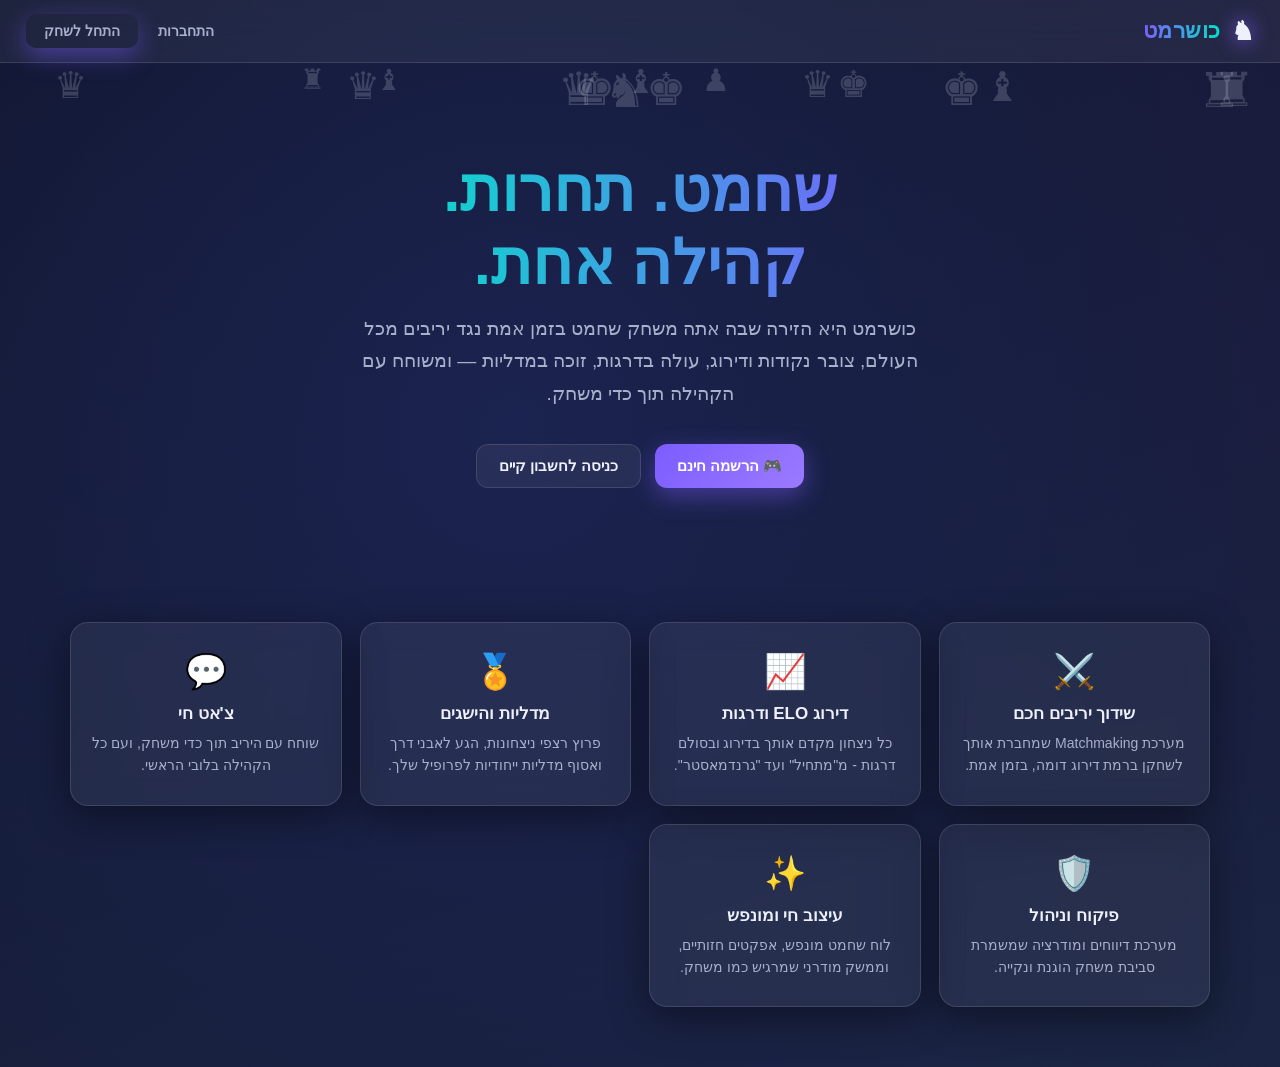
==== index.html @ 6201350f "שדרוג גיימיפיקציה: רצף כניסה יומי + פרס יומי, אתגרים יומיים בלובי עם התקדמות ופרסים, אפקטי סאונד בלו" ====
<!DOCTYPE html>
<html lang="he" dir="rtl">
<head>
<meta charset="UTF-8" />
<meta name="viewport" content="width=device-width, initial-scale=1.0" />
<title>כושרמט — פלטפורמת השחמט התחרותית</title>
<link rel="icon" href="data:image/svg+xml,<svg xmlns=%22http://www.w3.org/2000/svg%22 viewBox=%220 0 100 100%22><text y=%22.9em%22 font-size=%2290%22>♞</text></svg>">
<link rel="stylesheet" href="css/style.css?v=28" />
</head>
<body>
  <nav class="navbar">
    <a href="index.html" class="brand">
      <span class="logo-piece">♞</span>
      <span class="brand-text">כושרמט</span>
    </a>
    <div class="nav-links" id="guest-links">
      <a href="auth.html">התחברות</a>
      <a href="auth.html" class="btn btn-primary" style="padding:9px 18px;">התחל לשחק</a>
    </div>
  </nav>

  <div class="hero page-enter">
    <div class="floating-pieces" id="floating"></div>
    <div style="position:relative; z-index:1;">
      <h1>שחמט. תחרות.<br/>קהילה אחת.</h1>
      <p class="subtitle">
        כושרמט היא הזירה שבה אתה משחק שחמט בזמן אמת נגד יריבים מכל העולם,
        צובר נקודות ודירוג, עולה בדרגות, זוכה במדליות — ומשוחח עם הקהילה תוך כדי משחק.
      </p>
      <div class="hero-cta">
        <a href="auth.html" class="btn btn-primary">🎮 הרשמה חינם</a>
        <a href="auth.html" class="btn btn-ghost">כניסה לחשבון קיים</a>
      </div>
    </div>
  </div>

  <div class="wrap">
    <div class="features-grid">
      <div class="card card-hover feature-card">
        <span class="icon">⚔️</span>
        <h3>שידוך יריבים חכם</h3>
        <p>מערכת Matchmaking שמחברת אותך לשחקן ברמת דירוג דומה, בזמן אמת.</p>
      </div>
      <div class="card card-hover feature-card">
        <span class="icon">📈</span>
        <h3>דירוג ELO ודרגות</h3>
        <p>כל ניצחון מקדם אותך בדירוג ובסולם דרגות - מ"מתחיל" ועד "גרנדמאסטר".</p>
      </div>
      <div class="card card-hover feature-card">
        <span class="icon">🏅</span>
        <h3>מדליות והישגים</h3>
        <p>פרוץ רצפי ניצחונות, הגע לאבני דרך ואסוף מדליות ייחודיות לפרופיל שלך.</p>
      </div>
      <div class="card card-hover feature-card">
        <span class="icon">💬</span>
        <h3>צ'אט חי</h3>
        <p>שוחח עם היריב תוך כדי משחק, ועם כל הקהילה בלובי הראשי.</p>
      </div>
      <div class="card card-hover feature-card">
        <span class="icon">🛡️</span>
        <h3>פיקוח וניהול</h3>
        <p>מערכת דיווחים ומודרציה שמשמרת סביבת משחק הוגנת ונקייה.</p>
      </div>
      <div class="card card-hover feature-card">
        <span class="icon">✨</span>
        <h3>עיצוב חי ומונפש</h3>
        <p>לוח שחמט מונפש, אפקטים חזותיים, וממשק מודרני שמרגיש כמו משחק.</p>
      </div>
    </div>
  </div>

  <script>
var supabase=(function(e){function t(e,t){var n={};for(var r in e)Object.prototype.hasOwnProperty.call(e,r)&&t.indexOf(r)<0&&(n[r]=e[r]);if(e!=null&&typeof Object.getOwnPropertySymbols==`function`)for(var i=0,r=Object.getOwnPropertySymbols(e);i<r.length;i++)t.indexOf(r[i])<0&&Object.prototype.propertyIsEnumerable.call(e,r[i])&&(n[r[i]]=e[r[i]]);return n}function n(e,t,n,r){function i(e){return e instanceof n?e:new n(function(t){t(e)})}return new(n||=Promise)(function(n,a){function o(e){try{c(r.next(e))}catch(e){a(e)}}function s(e){try{c(r.throw(e))}catch(e){a(e)}}function c(e){e.done?n(e.value):i(e.value).then(o,s)}c((r=r.apply(e,t||[])).next())})}let r=e=>e?(...t)=>e(...t):(...e)=>fetch(...e);var i=class extends Error{constructor(e,t=`FunctionsError`,n){super(e),this.name=t,this.context=n}toJSON(){return{name:this.name,message:this.message,context:this.context}}},a=class extends i{constructor(e){super(`Failed to send a request to the Edge Function`,`FunctionsFetchError`,e)}},o=class extends i{constructor(e){super(`Relay Error invoking the Edge Function`,`FunctionsRelayError`,e)}},s=class extends i{constructor(e){super(`Edge Function returned a non-2xx status code`,`FunctionsHttpError`,e)}},c;(function(e){e.Any=`any`,e.ApNortheast1=`ap-northeast-1`,e.ApNortheast2=`ap-northeast-2`,e.ApSouth1=`ap-south-1`,e.ApSoutheast1=`ap-southeast-1`,e.ApSoutheast2=`ap-southeast-2`,e.CaCentral1=`ca-central-1`,e.EuCentral1=`eu-central-1`,e.EuWest1=`eu-west-1`,e.EuWest2=`eu-west-2`,e.EuWest3=`eu-west-3`,e.SaEast1=`sa-east-1`,e.UsEast1=`us-east-1`,e.UsWest1=`us-west-1`,e.UsWest2=`us-west-2`})(c||={});var l=class{constructor(e,{headers:t={},customFetch:n,region:i=c.Any}={}){this.url=e,this.headers=t,this.region=i,this.fetch=r(n)}setAuth(e){this.headers.Authorization=`Bearer ${e}`}invoke(e){return n(this,arguments,void 0,function*(e,t={}){let n,r;try{let{headers:i,method:c,body:l,signal:u,timeout:d}=t,f={},{region:p}=t;p||=this.region;let m=new URL(`${this.url}/${e}`);p&&p!==`any`&&(f[`x-region`]=p,m.searchParams.set(`forceFunctionRegion`,p));let h,ee=!!i&&Object.keys(i).some(e=>e.toLowerCase()===`content-type`);l&&!ee?typeof Blob<`u`&&l instanceof Blob||l instanceof ArrayBuffer?(f[`Content-Type`]=`application/octet-stream`,h=l):typeof l==`string`?(f[`Content-Type`]=`text/plain`,h=l):typeof FormData<`u`&&l instanceof FormData?h=l:(f[`Content-Type`]=`application/json`,h=JSON.stringify(l)):h=l&&typeof l!=`string`&&!(typeof Blob<`u`&&l instanceof Blob)&&!(l instanceof ArrayBuffer)&&!(typeof FormData<`u`&&l instanceof FormData)?JSON.stringify(l):l;let te=u;d&&(r=new AbortController,n=setTimeout(()=>r.abort(),d),u?(te=r.signal,u.addEventListener(`abort`,()=>r.abort())):te=r.signal);let g=yield this.fetch(m.toString(),{method:c||`POST`,headers:Object.assign(Object.assign(Object.assign({},f),this.headers),i),body:h,signal:te}).catch(e=>{throw new a(e)}),_=g.headers.get(`x-relay-error`);if(_&&_===`true`)throw new o(g);if(!g.ok)throw new s(g);let v=(g.headers.get(`Content-Type`)??`text/plain`).split(`;`)[0].trim(),y;return y=v===`application/json`?yield g.json():v===`application/octet-stream`||v===`application/pdf`?yield g.blob():v===`text/event-stream`?g:v===`multipart/form-data`?yield g.formData():yield g.text(),{data:y,error:null,response:g}}catch(e){return{data:null,error:e,response:e instanceof s||e instanceof o?e.context:void 0}}finally{n&&clearTimeout(n)}})}};let u=e=>Math.min(1e3*2**e,3e4),d=[520,503],f=[`GET`,`HEAD`,`OPTIONS`];var p=class extends Error{constructor(e){super(e.message),this.name=`PostgrestError`,this.details=e.details,this.hint=e.hint,this.code=e.code}toJSON(){return{name:this.name,message:this.message,details:this.details,hint:this.hint,code:this.code}}};function m(e,t){return new Promise(n=>{if(t?.aborted){n();return}let r=setTimeout(()=>{t?.removeEventListener(`abort`,i),n()},e);function i(){clearTimeout(r),n()}t?.addEventListener(`abort`,i)})}function h(e,t,n,r){return!(!r||n>=3||!f.includes(e)||!d.includes(t))}var ee=class{constructor(e){this.shouldThrowOnError=!1,this.retryEnabled=!0,this.method=e.method,this.url=e.url,this.headers=new Headers(e.headers),this.schema=e.schema,this.body=e.body,this.shouldThrowOnError=e.shouldThrowOnError??!1,this.signal=e.signal,this.isMaybeSingle=e.isMaybeSingle??!1,this.shouldStripNulls=e.shouldStripNulls??!1,this.urlLengthLimit=e.urlLengthLimit??8e3,this.retryEnabled=e.retry??!0,e.fetch?this.fetch=e.fetch:this.fetch=fetch}throwOnError(){return this.shouldThrowOnError=!0,this}stripNulls(){if(this.headers.get(`Accept`)===`text/csv`)throw Error(`stripNulls() cannot be used with csv()`);return this.shouldStripNulls=!0,this}setHeader(e,t){return this.headers=new Headers(this.headers),this.headers.set(e,t),this}retry(e){return this.retryEnabled=e,this}then(e,t){var n=this;if(this.schema===void 0||([`GET`,`HEAD`].includes(this.method)?this.headers.set(`Accept-Profile`,this.schema):this.headers.set(`Content-Profile`,this.schema)),this.method!==`GET`&&this.method!==`HEAD`&&this.headers.set(`Content-Type`,`application/json`),this.shouldStripNulls){let e=this.headers.get(`Accept`);e===`application/vnd.pgrst.object+json`?this.headers.set(`Accept`,`application/vnd.pgrst.object+json;nulls=stripped`):(!e||e===`application/json`)&&this.headers.set(`Accept`,`application/vnd.pgrst.array+json;nulls=stripped`)}let r=this.fetch,i=(async()=>{let e=0;for(;;){let t={};n.headers.forEach((e,n)=>{t[n]=e}),e>0&&(t[`X-Retry-Count`]=String(e));let i;try{i=await r(n.url.toString(),{method:n.method,headers:t,body:JSON.stringify(n.body,(e,t)=>typeof t==`bigint`?t.toString():t),signal:n.signal})}catch(t){if(t?.name===`AbortError`||t?.code===`ABORT_ERR`||!f.includes(n.method))throw t;if(n.retryEnabled&&e<3){let t=u(e);e++,await m(t,n.signal);continue}throw t}if(h(n.method,i.status,e,n.retryEnabled)){let t=i.headers?.get(`Retry-After`)??null,r=t===null?u(e):Math.max(0,parseInt(t,10)||0)*1e3;await i.text(),e++,await m(r,n.signal);continue}return await n.processResponse(i)}})();return this.shouldThrowOnError||(i=i.catch(e=>{let t=``,n=``,r=``,i=e?.cause;if(i){let n=i?.message??``,r=i?.code??``;t=`${e?.name??`FetchError`}: ${e?.message}`,t+=`\n\nCaused by: ${i?.name??`Error`}: ${n}`,r&&(t+=` (${r})`),i?.stack&&(t+=`\n${i.stack}`)}else t=e?.stack??``;let a=this.url.toString().length;return e?.name===`AbortError`||e?.code===`ABORT_ERR`?(r=``,n=`Request was aborted (timeout or manual cancellation)`,a>this.urlLengthLimit&&(n+=`. Note: Your request URL is ${a} characters, which may exceed server limits. If selecting many fields, consider using views. If filtering with large arrays (e.g., .in('id', [many IDs])), consider using an RPC function to pass values server-side.`)):(i?.name===`HeadersOverflowError`||i?.code===`UND_ERR_HEADERS_OVERFLOW`)&&(r=``,n=`HTTP headers exceeded server limits (typically 16KB)`,a>this.urlLengthLimit&&(n+=`. Your request URL is ${a} characters. If selecting many fields, consider using views. If filtering with large arrays (e.g., .in('id', [200+ IDs])), consider using an RPC function instead.`)),{success:!1,error:{message:`${e?.name??`FetchError`}: ${e?.message}`,details:t,hint:n,code:r},data:null,count:null,status:0,statusText:``}})),i.then(e,t)}async processResponse(e){var t=this;let n=null,r=null,i=null,a=e.status,o=e.statusText;if(e.ok){if(t.method!==`HEAD`){let i=await e.text();if(i!==``)if(t.headers.get(`Accept`)===`text/csv`)r=i;else if(t.headers.get(`Accept`)&&t.headers.get(`Accept`)?.includes(`application/vnd.pgrst.plan+text`))r=i;else try{r=JSON.parse(i)}catch{if(n={message:i},r=null,t.shouldThrowOnError)throw new p({message:i,details:``,hint:``,code:``})}}let s=t.headers.get(`Prefer`)?.match(/count=(exact|planned|estimated)/),c=e.headers.get(`content-range`)?.split(`/`);s&&c&&c.length>1&&(i=parseInt(c[1])),t.isMaybeSingle&&Array.isArray(r)&&(r.length>1?(n={code:`PGRST116`,details:`Results contain ${r.length} rows, application/vnd.pgrst.object+json requires 1 row`,hint:null,message:`JSON object requested, multiple (or no) rows returned`},r=null,i=null,a=406,o=`Not Acceptable`):r=r.length===1?r[0]:null)}else{let i=await e.text();try{n=JSON.parse(i),Array.isArray(n)&&e.status===404&&(r=[],n=null,a=200,o=`OK`)}catch{e.status===404&&i===``?(a=204,o=`No Content`):n={message:i}}if(n&&t.shouldThrowOnError)throw new p(n)}return{success:n===null,error:n,data:r,count:i,status:a,statusText:o}}returns(){return this}overrideTypes(){return this}},te=class extends ee{throwOnError(){return super.throwOnError()}select(e){let t=!1,n=(e??`*`).split(``).map(e=>/\s/.test(e)&&!t?``:(e===`"`&&(t=!t),e)).join(``);return this.url.searchParams.set(`select`,n),this.headers.append(`Prefer`,`return=representation`),this}order(e,{ascending:t=!0,nullsFirst:n,foreignTable:r,referencedTable:i=r}={}){let a=i?`${i}.order`:`order`,o=this.url.searchParams.get(a);return this.url.searchParams.set(a,`${o?`${o},`:``}${e}.${t?`asc`:`desc`}${n===void 0?``:n?`.nullsfirst`:`.nullslast`}`),this}limit(e,{foreignTable:t,referencedTable:n=t}={}){let r=n===void 0?`limit`:`${n}.limit`;return this.url.searchParams.set(r,`${e}`),this}range(e,t,{foreignTable:n,referencedTable:r=n}={}){let i=r===void 0?`offset`:`${r}.offset`,a=r===void 0?`limit`:`${r}.limit`;return this.url.searchParams.set(i,`${e}`),this.url.searchParams.set(a,`${t-e+1}`),this}abortSignal(e){return this.signal=e,this}single(){return this.headers.set(`Accept`,`application/vnd.pgrst.object+json`),this}maybeSingle(){return this.isMaybeSingle=!0,this}csv(){return this.headers.set(`Accept`,`text/csv`),this}geojson(){return this.headers.set(`Accept`,`application/geo+json`),this}explain({analyze:e=!1,verbose:t=!1,settings:n=!1,buffers:r=!1,wal:i=!1,format:a=`text`}={}){let o=[e?`analyze`:null,t?`verbose`:null,n?`settings`:null,r?`buffers`:null,i?`wal`:null].filter(Boolean).join(`|`),s=this.headers.get(`Accept`)??`application/json`;return this.headers.set(`Accept`,`application/vnd.pgrst.plan+${a}; for="${s}"; options=${o};`),this}rollback(){return this.headers.append(`Prefer`,`tx=rollback`),this}returns(){return this}maxAffected(e){return this.headers.append(`Prefer`,`handling=strict`),this.headers.append(`Prefer`,`max-affected=${e}`),this}};let g=RegExp(`[,()]`);var _=class extends te{throwOnError(){return super.throwOnError()}eq(e,t){return this.url.searchParams.append(e,`eq.${t}`),this}neq(e,t){return this.url.searchParams.append(e,`neq.${t}`),this}gt(e,t){return this.url.searchParams.append(e,`gt.${t}`),this}gte(e,t){return this.url.searchParams.append(e,`gte.${t}`),this}lt(e,t){return this.url.searchParams.append(e,`lt.${t}`),this}lte(e,t){return this.url.searchParams.append(e,`lte.${t}`),this}like(e,t){return this.url.searchParams.append(e,`like.${t}`),this}likeAllOf(e,t){return this.url.searchParams.append(e,`like(all).{${t.join(`,`)}}`),this}likeAnyOf(e,t){return this.url.searchParams.append(e,`like(any).{${t.join(`,`)}}`),this}ilike(e,t){return this.url.searchParams.append(e,`ilike.${t}`),this}ilikeAllOf(e,t){return this.url.searchParams.append(e,`ilike(all).{${t.join(`,`)}}`),this}ilikeAnyOf(e,t){return this.url.searchParams.append(e,`ilike(any).{${t.join(`,`)}}`),this}regexMatch(e,t){return this.url.searchParams.append(e,`match.${t}`),this}regexIMatch(e,t){return this.url.searchParams.append(e,`imatch.${t}`),this}is(e,t){return this.url.searchParams.append(e,`is.${t}`),this}isDistinct(e,t){return this.url.searchParams.append(e,`isdistinct.${t}`),this}in(e,t){let n=Array.from(new Set(t)).map(e=>typeof e==`string`&&g.test(e)?`"${e}"`:`${e}`).join(`,`);return this.url.searchParams.append(e,`in.(${n})`),this}notIn(e,t){let n=Array.from(new Set(t)).map(e=>typeof e==`string`&&g.test(e)?`"${e}"`:`${e}`).join(`,`);return this.url.searchParams.append(e,`not.in.(${n})`),this}contains(e,t){return typeof t==`string`?this.url.searchParams.append(e,`cs.${t}`):Array.isArray(t)?this.url.searchParams.append(e,`cs.{${t.join(`,`)}}`):this.url.searchParams.append(e,`cs.${JSON.stringify(t)}`),this}containedBy(e,t){return typeof t==`string`?this.url.searchParams.append(e,`cd.${t}`):Array.isArray(t)?this.url.searchParams.append(e,`cd.{${t.join(`,`)}}`):this.url.searchParams.append(e,`cd.${JSON.stringify(t)}`),this}rangeGt(e,t){return this.url.searchParams.append(e,`sr.${t}`),this}rangeGte(e,t){return this.url.searchParams.append(e,`nxl.${t}`),this}rangeLt(e,t){return this.url.searchParams.append(e,`sl.${t}`),this}rangeLte(e,t){return this.url.searchParams.append(e,`nxr.${t}`),this}rangeAdjacent(e,t){return this.url.searchParams.append(e,`adj.${t}`),this}overlaps(e,t){return typeof t==`string`?this.url.searchParams.append(e,`ov.${t}`):this.url.searchParams.append(e,`ov.{${t.join(`,`)}}`),this}textSearch(e,t,{config:n,type:r}={}){let i=``;r===`plain`?i=`pl`:r===`phrase`?i=`ph`:r===`websearch`&&(i=`w`);let a=n===void 0?``:`(${n})`;return this.url.searchParams.append(e,`${i}fts${a}.${t}`),this}match(e){return Object.entries(e).filter(([e,t])=>t!==void 0).forEach(([e,t])=>{this.url.searchParams.append(e,`eq.${t}`)}),this}not(e,t,n){return this.url.searchParams.append(e,`not.${t}.${n}`),this}or(e,{foreignTable:t,referencedTable:n=t}={}){let r=n?`${n}.or`:`or`;return this.url.searchParams.append(r,`(${e})`),this}filter(e,t,n){return this.url.searchParams.append(e,`${t}.${n}`),this}},v=class{constructor(e,{headers:t={},schema:n,fetch:r,urlLengthLimit:i=8e3,retry:a}){this.url=e,this.headers=new Headers(t),this.schema=n,this.fetch=r,this.urlLengthLimit=i,this.retry=a}cloneRequestState(){return{url:new URL(this.url.toString()),headers:new Headers(this.headers)}}select(e,t){let{head:n=!1,count:r}=t??{},i=n?`HEAD`:`GET`,a=!1,o=(e??`*`).split(``).map(e=>/\s/.test(e)&&!a?``:(e===`"`&&(a=!a),e)).join(``),{url:s,headers:c}=this.cloneRequestState();return s.searchParams.set(`select`,o),r&&c.append(`Prefer`,`count=${r}`),new _({method:i,url:s,headers:c,schema:this.schema,fetch:this.fetch,urlLengthLimit:this.urlLengthLimit,retry:this.retry})}insert(e,{count:t,defaultToNull:n=!0}={}){let{url:r,headers:i}=this.cloneRequestState();if(t&&i.append(`Prefer`,`count=${t}`),n||i.append(`Prefer`,`missing=default`),Array.isArray(e)){let t=e.reduce((e,t)=>e.concat(Object.keys(t)),[]);if(t.length>0){let e=[...new Set(t)].map(e=>`"${e}"`);r.searchParams.set(`columns`,e.join(`,`))}}return new _({method:`POST`,url:r,headers:i,schema:this.schema,body:e,fetch:this.fetch??fetch,urlLengthLimit:this.urlLengthLimit,retry:this.retry})}upsert(e,{onConflict:t,ignoreDuplicates:n=!1,count:r,defaultToNull:i=!0}={}){let{url:a,headers:o}=this.cloneRequestState();if(o.append(`Prefer`,`resolution=${n?`ignore`:`merge`}-duplicates`),t!==void 0&&a.searchParams.set(`on_conflict`,t),r&&o.append(`Prefer`,`count=${r}`),i||o.append(`Prefer`,`missing=default`),Array.isArray(e)){let t=e.reduce((e,t)=>e.concat(Object.keys(t)),[]);if(t.length>0){let e=[...new Set(t)].map(e=>`"${e}"`);a.searchParams.set(`columns`,e.join(`,`))}}return new _({method:`POST`,url:a,headers:o,schema:this.schema,body:e,fetch:this.fetch??fetch,urlLengthLimit:this.urlLengthLimit,retry:this.retry})}update(e,{count:t}={}){let{url:n,headers:r}=this.cloneRequestState();return t&&r.append(`Prefer`,`count=${t}`),new _({method:`PATCH`,url:n,headers:r,schema:this.schema,body:e,fetch:this.fetch??fetch,urlLengthLimit:this.urlLengthLimit,retry:this.retry})}delete({count:e}={}){let{url:t,headers:n}=this.cloneRequestState();return e&&n.append(`Prefer`,`count=${e}`),new _({method:`DELETE`,url:t,headers:n,schema:this.schema,fetch:this.fetch??fetch,urlLengthLimit:this.urlLengthLimit,retry:this.retry})}};function y(e){"@babel/helpers - typeof";return y=typeof Symbol==`function`&&typeof Symbol.iterator==`symbol`?function(e){return typeof e}:function(e){return e&&typeof Symbol==`function`&&e.constructor===Symbol&&e!==Symbol.prototype?`symbol`:typeof e},y(e)}function ne(e,t){if(y(e)!=`object`||!e)return e;var n=e[Symbol.toPrimitive];if(n!==void 0){var r=n.call(e,t||`default`);if(y(r)!=`object`)return r;throw TypeError(`@@toPrimitive must return a primitive value.`)}return(t===`string`?String:Number)(e)}function re(e){var t=ne(e,`string`);return y(t)==`symbol`?t:t+``}function ie(e,t,n){return(t=re(t))in e?Object.defineProperty(e,t,{value:n,enumerable:!0,configurable:!0,writable:!0}):e[t]=n,e}function ae(e,t){var n=Object.keys(e);if(Object.getOwnPropertySymbols){var r=Object.getOwnPropertySymbols(e);t&&(r=r.filter(function(t){return Object.getOwnPropertyDescriptor(e,t).enumerable})),n.push.apply(n,r)}return n}function oe(e){for(var t=1;t<arguments.length;t++){var n=arguments[t]==null?{}:arguments[t];t%2?ae(Object(n),!0).forEach(function(t){ie(e,t,n[t])}):Object.getOwnPropertyDescriptors?Object.defineProperties(e,Object.getOwnPropertyDescriptors(n)):ae(Object(n)).forEach(function(t){Object.defineProperty(e,t,Object.getOwnPropertyDescriptor(n,t))})}return e}var se=class e{constructor(e,{headers:t={},schema:n,fetch:r,timeout:i,urlLengthLimit:a=8e3,retry:o}={}){this.url=e,this.headers=new Headers(t),this.schemaName=n,this.urlLengthLimit=a;let s=r??globalThis.fetch;i!==void 0&&i>0?this.fetch=(e,t)=>{let n=new AbortController,r=setTimeout(()=>n.abort(),i),a=t?.signal;if(a){if(a.aborted)return clearTimeout(r),s(e,t);let i=()=>{clearTimeout(r),n.abort()};return a.addEventListener(`abort`,i,{once:!0}),s(e,oe(oe({},t),{},{signal:n.signal})).finally(()=>{clearTimeout(r),a.removeEventListener(`abort`,i)})}return s(e,oe(oe({},t),{},{signal:n.signal})).finally(()=>clearTimeout(r))}:this.fetch=s,this.retry=o}from(e){if(!e||typeof e!=`string`||e.trim()===``)throw Error(`Invalid relation name: relation must be a non-empty string.`);return new v(new URL(`${this.url}/${e}`),{headers:new Headers(this.headers),schema:this.schemaName,fetch:this.fetch,urlLengthLimit:this.urlLengthLimit,retry:this.retry})}schema(t){return new e(this.url,{headers:this.headers,schema:t,fetch:this.fetch,urlLengthLimit:this.urlLengthLimit,retry:this.retry})}rpc(e,t={},{head:n=!1,get:r=!1,count:i}={}){let a,o=new URL(`${this.url}/rpc/${e}`),s,c=e=>typeof e==`object`&&!!e&&(!Array.isArray(e)||e.some(c)),l=n&&Object.values(t).some(c);l?(a=`POST`,s=t):n||r?(a=n?`HEAD`:`GET`,Object.entries(t).filter(([e,t])=>t!==void 0).map(([e,t])=>[e,Array.isArray(t)?`{${t.join(`,`)}}`:`${t}`]).forEach(([e,t])=>{o.searchParams.append(e,t)})):(a=`POST`,s=t);let u=new Headers(this.headers);return l?u.set(`Prefer`,i?`count=${i},return=minimal`:`return=minimal`):i&&u.set(`Prefer`,`count=${i}`),new _({method:a,url:o,headers:u,schema:this.schemaName,body:s,fetch:this.fetch??fetch,urlLengthLimit:this.urlLengthLimit,retry:this.retry})}},ce=class{constructor(){}static detectEnvironment(){if(typeof WebSocket<`u`)return{type:`native`,wsConstructor:WebSocket};let e=globalThis;if(typeof globalThis<`u`&&e.WebSocket!==void 0)return{type:`native`,wsConstructor:e.WebSocket};let t=typeof global<`u`?global:void 0;if(t&&t.WebSocket!==void 0)return{type:`native`,wsConstructor:t.WebSocket};if(typeof globalThis<`u`&&e.WebSocketPair!==void 0&&globalThis.WebSocket===void 0)return{type:`cloudflare`,error:`Cloudflare Workers detected. WebSocket clients are not supported in Cloudflare Workers.`,workaround:`Use Cloudflare Workers WebSocket API for server-side WebSocket handling, or deploy to a different runtime.`};if(typeof globalThis<`u`&&e.EdgeRuntime||typeof navigator<`u`&&navigator.userAgent?.includes(`Vercel-Edge`))return{type:`unsupported`,error:`Edge runtime detected (Vercel Edge/Netlify Edge). WebSockets are not supported in edge functions.`,workaround:`Use serverless functions or a different deployment target for WebSocket functionality.`};let n=globalThis.process;if(n){let e=n.versions;if(e&&e.node)return{type:`unsupported`,error:`Node.js detected but native WebSocket not found.`,workaround:`Ensure you are running Node.js 22+ or provide a WebSocket implementation via the transport option.`}}return{type:`unsupported`,error:`Unknown JavaScript runtime without WebSocket support.`,workaround:`Ensure you're running in a supported environment (browser, Node.js, Deno) or provide a custom WebSocket implementation.`}}static getWebSocketConstructor(){let e=this.detectEnvironment();if(e.wsConstructor)return e.wsConstructor;let t=e.error||`WebSocket not supported in this environment.`;throw e.workaround&&(t+=`\n\nSuggested solution: ${e.workaround}`),Error(t)}static isWebSocketSupported(){try{return this.detectEnvironment().type===`native`}catch{return!1}}};let b={closed:`closed`,errored:`errored`,joined:`joined`,joining:`joining`,leaving:`leaving`},le={close:`phx_close`,error:`phx_error`,join:`phx_join`,reply:`phx_reply`,leave:`phx_leave`,access_token:`access_token`},ue={connecting:`connecting`,open:`open`,closing:`closing`,closed:`closed`};var de=class{constructor(e){this.HEADER_LENGTH=1,this.USER_BROADCAST_PUSH_META_LENGTH=6,this.KINDS={userBroadcastPush:3,userBroadcast:4},this.BINARY_ENCODING=0,this.JSON_ENCODING=1,this.BROADCAST_EVENT=`broadcast`,this.allowedMetadataKeys=[],this.allowedMetadataKeys=e??[]}encode(e,t){if(e.event===this.BROADCAST_EVENT&&!(e.payload instanceof ArrayBuffer)&&typeof e.payload.event==`string`)return t(this._binaryEncodeUserBroadcastPush(e));let n=[e.join_ref,e.ref,e.topic,e.event,e.payload];return t(JSON.stringify(n))}_binaryEncodeUserBroadcastPush(e){return this._isArrayBuffer(e.payload?.payload)?this._encodeBinaryUserBroadcastPush(e):this._encodeJsonUserBroadcastPush(e)}_encodeBinaryUserBroadcastPush(e){let t=e.payload?.payload??new ArrayBuffer(0);return this._encodeUserBroadcastPush(e,this.BINARY_ENCODING,t)}_encodeJsonUserBroadcastPush(e){let t=e.payload?.payload??{},n=new TextEncoder().encode(JSON.stringify(t)).buffer;return this._encodeUserBroadcastPush(e,this.JSON_ENCODING,n)}_encodeUserBroadcastPush(e,t,n){let r=e.topic,i=e.ref??``,a=e.join_ref??``,o=e.payload.event,s=this.allowedMetadataKeys?this._pick(e.payload,this.allowedMetadataKeys):{},c=Object.keys(s).length===0?``:JSON.stringify(s);if(a.length>255)throw Error(`joinRef length ${a.length} exceeds maximum of 255`);if(i.length>255)throw Error(`ref length ${i.length} exceeds maximum of 255`);if(r.length>255)throw Error(`topic length ${r.length} exceeds maximum of 255`);if(o.length>255)throw Error(`userEvent length ${o.length} exceeds maximum of 255`);if(c.length>255)throw Error(`metadata length ${c.length} exceeds maximum of 255`);let l=this.USER_BROADCAST_PUSH_META_LENGTH+a.length+i.length+r.length+o.length+c.length,u=new ArrayBuffer(this.HEADER_LENGTH+l),d=new DataView(u),f=0;d.setUint8(f++,this.KINDS.userBroadcastPush),d.setUint8(f++,a.length),d.setUint8(f++,i.length),d.setUint8(f++,r.length),d.setUint8(f++,o.length),d.setUint8(f++,c.length),d.setUint8(f++,t),Array.from(a,e=>d.setUint8(f++,e.charCodeAt(0))),Array.from(i,e=>d.setUint8(f++,e.charCodeAt(0))),Array.from(r,e=>d.setUint8(f++,e.charCodeAt(0))),Array.from(o,e=>d.setUint8(f++,e.charCodeAt(0))),Array.from(c,e=>d.setUint8(f++,e.charCodeAt(0)));var p=new Uint8Array(u.byteLength+n.byteLength);return p.set(new Uint8Array(u),0),p.set(new Uint8Array(n),u.byteLength),p.buffer}decode(e,t){if(this._isArrayBuffer(e))return t(this._binaryDecode(e));if(typeof e==`string`){let[n,r,i,a,o]=JSON.parse(e);return t({join_ref:n,ref:r,topic:i,event:a,payload:o})}return t({})}_binaryDecode(e){let t=new DataView(e),n=t.getUint8(0),r=new TextDecoder;switch(n){case this.KINDS.userBroadcast:return this._decodeUserBroadcast(e,t,r)}}_decodeUserBroadcast(e,t,n){let r=t.getUint8(1),i=t.getUint8(2),a=t.getUint8(3),o=t.getUint8(4),s=this.HEADER_LENGTH+4,c=n.decode(e.slice(s,s+r));s+=r;let l=n.decode(e.slice(s,s+i));s+=i;let u=n.decode(e.slice(s,s+a));s+=a;let d=e.slice(s,e.byteLength),f=o===this.JSON_ENCODING?JSON.parse(n.decode(d)):d,p={type:this.BROADCAST_EVENT,event:l,payload:f};return a>0&&(p.meta=JSON.parse(u)),{join_ref:null,ref:null,topic:c,event:this.BROADCAST_EVENT,payload:p}}_isArrayBuffer(e){return e instanceof ArrayBuffer||e?.constructor?.name===`ArrayBuffer`}_pick(e,t){return!e||typeof e!=`object`?{}:Object.fromEntries(Object.entries(e).filter(([e])=>t.includes(e)))}},x;(function(e){e.abstime=`abstime`,e.bool=`bool`,e.date=`date`,e.daterange=`daterange`,e.float4=`float4`,e.float8=`float8`,e.int2=`int2`,e.int4=`int4`,e.int4range=`int4range`,e.int8=`int8`,e.int8range=`int8range`,e.json=`json`,e.jsonb=`jsonb`,e.money=`money`,e.numeric=`numeric`,e.oid=`oid`,e.reltime=`reltime`,e.text=`text`,e.time=`time`,e.timestamp=`timestamp`,e.timestamptz=`timestamptz`,e.timetz=`timetz`,e.tsrange=`tsrange`,e.tstzrange=`tstzrange`})(x||={});let fe=(e,t,n={})=>{let r=n.skipTypes??[];return t?Object.keys(t).reduce((n,i)=>(n[i]=pe(i,e,t,r),n),{}):{}},pe=(e,t,n,r)=>{let i=t.find(t=>t.name===e)?.type,a=n[e];return i&&!r.includes(i)?me(i,a):he(a)},me=(e,t)=>{if(e.charAt(0)===`_`)return ye(t,e.slice(1,e.length));switch(e){case x.bool:return ge(t);case x.float4:case x.float8:case x.int2:case x.int4:case x.int8:case x.numeric:case x.oid:return _e(t);case x.json:case x.jsonb:return ve(t);case x.timestamp:return be(t);case x.abstime:case x.date:case x.daterange:case x.int4range:case x.int8range:case x.money:case x.reltime:case x.text:case x.time:case x.timestamptz:case x.timetz:case x.tsrange:case x.tstzrange:return he(t);default:return he(t)}},he=e=>e,ge=e=>{switch(e){case`t`:return!0;case`f`:return!1;default:return e}},_e=e=>{if(typeof e==`string`){let t=parseFloat(e);if(!Number.isNaN(t))return t}return e},ve=e=>{if(typeof e==`string`)try{return JSON.parse(e)}catch{return e}return e},ye=(e,t)=>{if(typeof e!=`string`)return e;let n=e.length-1,r=e[n];if(e[0]===`{`&&r===`}`){let r,i=e.slice(1,n);try{r=JSON.parse(`[`+i+`]`)}catch{r=i?i.split(`,`):[]}return r.map(e=>me(t,e))}return e},be=e=>typeof e==`string`?e.replace(` `,`T`):e,xe=e=>{let t=new URL(e);return t.protocol=t.protocol.replace(/^ws/i,`http`),t.pathname=t.pathname.replace(/\/+$/,``).replace(/\/socket\/websocket$/i,``).replace(/\/socket$/i,``).replace(/\/websocket$/i,``),t.pathname===``||t.pathname===`/`?t.pathname=`/api/broadcast`:t.pathname+=`/api/broadcast`,t.href};var Se=e=>typeof e==`function`?e:function(){return e},Ce=typeof self<`u`?self:null,we=typeof window<`u`?window:null,S=Ce||we||globalThis,Te=`2.0.0`,Ee=1e4,De=1e3,C={connecting:0,open:1,closing:2,closed:3},w={closed:`closed`,errored:`errored`,joined:`joined`,joining:`joining`,leaving:`leaving`},T={close:`phx_close`,error:`phx_error`,join:`phx_join`,reply:`phx_reply`,leave:`phx_leave`},Oe={longpoll:`longpoll`,websocket:`websocket`},ke={complete:4},Ae=`base64url.bearer.phx.`,je=class{constructor(e,t,n,r){this.channel=e,this.event=t,this.payload=n||function(){return{}},this.receivedResp=null,this.timeout=r,this.timeoutTimer=null,this.recHooks=[],this.sent=!1,this.ref=void 0}resend(e){this.timeout=e,this.reset(),this.send()}send(){this.hasReceived(`timeout`)||(this.startTimeout(),this.sent=!0,this.channel.socket.push({topic:this.channel.topic,event:this.event,payload:this.payload(),ref:this.ref,join_ref:this.channel.joinRef()}))}receive(e,t){return this.hasReceived(e)&&t(this.receivedResp.response),this.recHooks.push({status:e,callback:t}),this}reset(){this.cancelRefEvent(),this.ref=null,this.refEvent=null,this.receivedResp=null,this.sent=!1}destroy(){this.cancelRefEvent(),this.cancelTimeout()}matchReceive({status:e,response:t,_ref:n}){this.recHooks.filter(t=>t.status===e).forEach(e=>e.callback(t))}cancelRefEvent(){this.refEvent&&this.channel.off(this.refEvent)}cancelTimeout(){clearTimeout(this.timeoutTimer),this.timeoutTimer=null}startTimeout(){this.timeoutTimer&&this.cancelTimeout(),this.ref=this.channel.socket.makeRef(),this.refEvent=this.channel.replyEventName(this.ref),this.channel.on(this.refEvent,e=>{this.cancelRefEvent(),this.cancelTimeout(),this.receivedResp=e,this.matchReceive(e)}),this.timeoutTimer=setTimeout(()=>{this.trigger(`timeout`,{})},this.timeout)}hasReceived(e){return this.receivedResp&&this.receivedResp.status===e}trigger(e,t){this.channel.trigger(this.refEvent,{status:e,response:t})}},Me=class{constructor(e,t){this.callback=e,this.timerCalc=t,this.timer=void 0,this.tries=0}reset(){this.tries=0,clearTimeout(this.timer)}scheduleTimeout(){clearTimeout(this.timer),this.timer=setTimeout(()=>{this.tries+=1,this.callback()},this.timerCalc(this.tries+1))}},Ne=class{constructor(e,t,n){this.state=w.closed,this.topic=e,this.params=Se(t||{}),this.socket=n,this.bindings=[],this.bindingRef=0,this.timeout=this.socket.timeout,this.joinedOnce=!1,this.joinPush=new je(this,T.join,this.params,this.timeout),this.pushBuffer=[],this.stateChangeRefs=[],this.rejoinTimer=new Me(()=>{this.socket.isConnected()&&this.rejoin()},this.socket.rejoinAfterMs),this.stateChangeRefs.push(this.socket.onError(()=>this.rejoinTimer.reset())),this.stateChangeRefs.push(this.socket.onOpen(()=>{this.rejoinTimer.reset(),this.isErrored()&&this.rejoin()})),this.joinPush.receive(`ok`,()=>{this.state=w.joined,this.rejoinTimer.reset(),this.pushBuffer.forEach(e=>e.send()),this.pushBuffer=[]}),this.joinPush.receive(`error`,e=>{this.state=w.errored,this.socket.hasLogger()&&this.socket.log(`channel`,`error ${this.topic}`,e),this.socket.isConnected()&&this.rejoinTimer.scheduleTimeout()}),this.onClose(()=>{this.rejoinTimer.reset(),this.socket.hasLogger()&&this.socket.log(`channel`,`close ${this.topic}`),this.state=w.closed,this.socket.remove(this)}),this.onError(e=>{this.socket.hasLogger()&&this.socket.log(`channel`,`error ${this.topic}`,e),this.isJoining()&&this.joinPush.reset(),this.state=w.errored,this.socket.isConnected()&&this.rejoinTimer.scheduleTimeout()}),this.joinPush.receive(`timeout`,()=>{this.socket.hasLogger()&&this.socket.log(`channel`,`timeout ${this.topic}`,this.joinPush.timeout),new je(this,T.leave,Se({}),this.timeout).send(),this.state=w.errored,this.joinPush.reset(),this.socket.isConnected()&&this.rejoinTimer.scheduleTimeout()}),this.on(T.reply,(e,t)=>{this.trigger(this.replyEventName(t),e)})}join(e=this.timeout){if(this.joinedOnce)throw Error(`tried to join multiple times. 'join' can only be called a single time per channel instance`);return this.timeout=e,this.joinedOnce=!0,this.rejoin(),this.joinPush}teardown(){this.pushBuffer.forEach(e=>e.destroy()),this.pushBuffer=[],this.rejoinTimer.reset(),this.joinPush.destroy(),this.state=w.closed,this.bindings=[]}onClose(e){this.on(T.close,e)}onError(e){return this.on(T.error,t=>e(t))}on(e,t){let n=this.bindingRef++;return this.bindings.push({event:e,ref:n,callback:t}),n}off(e,t){this.bindings=this.bindings.filter(n=>!(n.event===e&&(t===void 0||t===n.ref)))}canPush(){return this.socket.isConnected()&&this.isJoined()}push(e,t,n=this.timeout){if(t||={},!this.joinedOnce)throw Error(`tried to push '${e}' to '${this.topic}' before joining. Use channel.join() before pushing events`);let r=new je(this,e,function(){return t},n);return this.canPush()?r.send():(r.startTimeout(),this.pushBuffer.push(r)),r}leave(e=this.timeout){this.rejoinTimer.reset(),this.joinPush.cancelTimeout(),this.state=w.leaving;let t=()=>{this.socket.hasLogger()&&this.socket.log(`channel`,`leave ${this.topic}`),this.trigger(T.close,`leave`)},n=new je(this,T.leave,Se({}),e);return n.receive(`ok`,()=>t()).receive(`timeout`,()=>t()),n.send(),this.canPush()||n.trigger(`ok`,{}),n}onMessage(e,t,n){return t}filterBindings(e,t,n){return!0}isMember(e,t,n,r){return this.topic===e?r&&r!==this.joinRef()?(this.socket.hasLogger()&&this.socket.log(`channel`,`dropping outdated message`,{topic:e,event:t,payload:n,joinRef:r}),!1):!0:!1}joinRef(){return this.joinPush.ref}rejoin(e=this.timeout){this.isLeaving()||(this.socket.leaveOpenTopic(this.topic),this.state=w.joining,this.joinPush.resend(e))}trigger(e,t,n,r){let i=this.onMessage(e,t,n,r);if(t&&!i)throw Error(`channel onMessage callbacks must return the payload, modified or unmodified`);let a=this.bindings.filter(r=>r.event===e&&this.filterBindings(r,t,n));for(let e=0;e<a.length;e++)a[e].callback(i,n,r||this.joinRef())}replyEventName(e){return`chan_reply_${e}`}isClosed(){return this.state===w.closed}isErrored(){return this.state===w.errored}isJoined(){return this.state===w.joined}isJoining(){return this.state===w.joining}isLeaving(){return this.state===w.leaving}},Pe=class{static request(e,t,n,r,i,a,o){if(S.XDomainRequest){let n=new S.XDomainRequest;return this.xdomainRequest(n,e,t,r,i,a,o)}else if(S.XMLHttpRequest){let s=new S.XMLHttpRequest;return this.xhrRequest(s,e,t,n,r,i,a,o)}else if(S.fetch&&S.AbortController)return this.fetchRequest(e,t,n,r,i,a,o);else throw Error(`No suitable XMLHttpRequest implementation found`)}static fetchRequest(e,t,n,r,i,a,o){let s={method:e,headers:n,body:r},c=null;return i&&(c=new AbortController,setTimeout(()=>c.abort(),i),s.signal=c.signal),S.fetch(t,s).then(e=>e.text()).then(e=>this.parseJSON(e)).then(e=>o&&o(e)).catch(e=>{e.name===`AbortError`&&a?a():o&&o(null)}),c}static xdomainRequest(e,t,n,r,i,a,o){return e.timeout=i,e.open(t,n),e.onload=()=>{let t=this.parseJSON(e.responseText);o&&o(t)},a&&(e.ontimeout=a),e.onprogress=()=>{},e.send(r),e}static xhrRequest(e,t,n,r,i,a,o,s){e.open(t,n,!0),e.timeout=a;for(let[t,n]of Object.entries(r))e.setRequestHeader(t,n);return e.onerror=()=>s&&s(null),e.onreadystatechange=()=>{e.readyState===ke.complete&&s&&s(this.parseJSON(e.responseText))},o&&(e.ontimeout=o),e.send(i),e}static parseJSON(e){if(!e||e===``)return null;try{return JSON.parse(e)}catch{return console&&console.log(`failed to parse JSON response`,e),null}}static serialize(e,t){let n=[];for(var r in e){if(!Object.prototype.hasOwnProperty.call(e,r))continue;let i=t?`${t}[${r}]`:r,a=e[r];typeof a==`object`?n.push(this.serialize(a,i)):n.push(encodeURIComponent(i)+`=`+encodeURIComponent(a))}return n.join(`&`)}static appendParams(e,t){return Object.keys(t).length===0?e:`${e}${e.match(/\?/)?`&`:`?`}${this.serialize(t)}`}},Fe=e=>{let t=``,n=new Uint8Array(e),r=n.byteLength;for(let e=0;e<r;e++)t+=String.fromCharCode(n[e]);return btoa(t)},Ie=class{constructor(e,t){t&&t.length===2&&t[1].startsWith(Ae)&&(this.authToken=atob(t[1].slice(Ae.length))),this.endPoint=null,this.token=null,this.skipHeartbeat=!0,this.reqs=new Set,this.awaitingBatchAck=!1,this.currentBatch=null,this.currentBatchTimer=null,this.batchBuffer=[],this.onopen=function(){},this.onerror=function(){},this.onmessage=function(){},this.onclose=function(){},this.pollEndpoint=this.normalizeEndpoint(e),this.readyState=C.connecting,setTimeout(()=>this.poll(),0)}normalizeEndpoint(e){return e.replace(`ws://`,`http://`).replace(`wss://`,`https://`).replace(RegExp(`(.*)/`+Oe.websocket),`$1/`+Oe.longpoll)}endpointURL(){return Pe.appendParams(this.pollEndpoint,{token:this.token})}closeAndRetry(e,t,n){this.close(e,t,n),this.readyState=C.connecting}ontimeout(){this.onerror(`timeout`),this.closeAndRetry(1005,`timeout`,!1)}isActive(){return this.readyState===C.open||this.readyState===C.connecting}poll(){let e={Accept:`application/json`};this.authToken&&(e[`X-Phoenix-AuthToken`]=this.authToken),this.ajax(`GET`,e,null,()=>this.ontimeout(),e=>{if(e){var{status:t,token:n,messages:r}=e;if(t===410&&this.token!==null){this.onerror(410),this.closeAndRetry(3410,`session_gone`,!1);return}this.token=n}else t=0;switch(t){case 200:r.forEach(e=>{setTimeout(()=>this.onmessage({data:e}),0)}),this.poll();break;case 204:this.poll();break;case 410:this.readyState=C.open,this.onopen({}),this.poll();break;case 403:this.onerror(403),this.close(1008,`forbidden`,!1);break;case 0:case 500:this.onerror(500),this.closeAndRetry(1011,`internal server error`,500);break;default:throw Error(`unhandled poll status ${t}`)}})}send(e){typeof e!=`string`&&(e=Fe(e)),this.currentBatch?this.currentBatch.push(e):this.awaitingBatchAck?this.batchBuffer.push(e):(this.currentBatch=[e],this.currentBatchTimer=setTimeout(()=>{this.batchSend(this.currentBatch),this.currentBatch=null},0))}batchSend(e){this.awaitingBatchAck=!0,this.ajax(`POST`,{"Content-Type":`application/x-ndjson`},e.join(`
`),()=>this.onerror(`timeout`),e=>{this.awaitingBatchAck=!1,!e||e.status!==200?(this.onerror(e&&e.status),this.closeAndRetry(1011,`internal server error`,!1)):this.batchBuffer.length>0&&(this.batchSend(this.batchBuffer),this.batchBuffer=[])})}close(e,t,n){for(let e of this.reqs)e.abort();this.readyState=C.closed;let r=Object.assign({code:1e3,reason:void 0,wasClean:!0},{code:e,reason:t,wasClean:n});this.batchBuffer=[],clearTimeout(this.currentBatchTimer),this.currentBatchTimer=null,typeof CloseEvent<`u`?this.onclose(new CloseEvent(`close`,r)):this.onclose(r)}ajax(e,t,n,r,i){let a;a=Pe.request(e,this.endpointURL(),t,n,this.timeout,()=>{this.reqs.delete(a),r()},e=>{this.reqs.delete(a),this.isActive()&&i(e)}),this.reqs.add(a)}},Le=class e{constructor(t,n={}){let r=n.events||{state:`presence_state`,diff:`presence_diff`};this.state={},this.pendingDiffs=[],this.channel=t,this.joinRef=null,this.caller={onJoin:function(){},onLeave:function(){},onSync:function(){}},this.channel.on(r.state,t=>{let{onJoin:n,onLeave:r,onSync:i}=this.caller;this.joinRef=this.channel.joinRef(),this.state=e.syncState(this.state,t,n,r),this.pendingDiffs.forEach(t=>{this.state=e.syncDiff(this.state,t,n,r)}),this.pendingDiffs=[],i()}),this.channel.on(r.diff,t=>{let{onJoin:n,onLeave:r,onSync:i}=this.caller;this.inPendingSyncState()?this.pendingDiffs.push(t):(this.state=e.syncDiff(this.state,t,n,r),i())})}onJoin(e){this.caller.onJoin=e}onLeave(e){this.caller.onLeave=e}onSync(e){this.caller.onSync=e}list(t){return e.list(this.state,t)}inPendingSyncState(){return!this.joinRef||this.joinRef!==this.channel.joinRef()}static syncState(e,t,n,r){let i=this.clone(e),a={},o={};return this.map(i,(e,n)=>{t[e]||(o[e]=n)}),this.map(t,(e,t)=>{let n=i[e];if(n){let r=t.metas.map(e=>e.phx_ref),i=n.metas.map(e=>e.phx_ref),s=t.metas.filter(e=>i.indexOf(e.phx_ref)<0),c=n.metas.filter(e=>r.indexOf(e.phx_ref)<0);s.length>0&&(a[e]=t,a[e].metas=s),c.length>0&&(o[e]=this.clone(n),o[e].metas=c)}else a[e]=t}),this.syncDiff(i,{joins:a,leaves:o},n,r)}static syncDiff(e,t,n,r){let{joins:i,leaves:a}=this.clone(t);return n||=function(){},r||=function(){},this.map(i,(t,r)=>{let i=e[t];if(e[t]=this.clone(r),i){let n=e[t].metas.map(e=>e.phx_ref),r=i.metas.filter(e=>n.indexOf(e.phx_ref)<0);e[t].metas.unshift(...r)}n(t,i,r)}),this.map(a,(t,n)=>{let i=e[t];if(!i)return;let a=n.metas.map(e=>e.phx_ref);i.metas=i.metas.filter(e=>a.indexOf(e.phx_ref)<0),r(t,i,n),i.metas.length===0&&delete e[t]}),e}static list(e,t){return t||=function(e,t){return t},this.map(e,(e,n)=>t(e,n))}static map(e,t){return Object.getOwnPropertyNames(e).map(n=>t(n,e[n]))}static clone(e){return JSON.parse(JSON.stringify(e))}},Re={HEADER_LENGTH:1,META_LENGTH:4,KINDS:{push:0,reply:1,broadcast:2},encode(e,t){if(e.payload.constructor===ArrayBuffer)return t(this.binaryEncode(e));{let n=[e.join_ref,e.ref,e.topic,e.event,e.payload];return t(JSON.stringify(n))}},decode(e,t){if(e.constructor===ArrayBuffer)return t(this.binaryDecode(e));{let[n,r,i,a,o]=JSON.parse(e);return t({join_ref:n,ref:r,topic:i,event:a,payload:o})}},binaryEncode(e){let{join_ref:t,ref:n,event:r,topic:i,payload:a}=e,o=this.META_LENGTH+t.length+n.length+i.length+r.length,s=new ArrayBuffer(this.HEADER_LENGTH+o),c=new DataView(s),l=0;c.setUint8(l++,this.KINDS.push),c.setUint8(l++,t.length),c.setUint8(l++,n.length),c.setUint8(l++,i.length),c.setUint8(l++,r.length),Array.from(t,e=>c.setUint8(l++,e.charCodeAt(0))),Array.from(n,e=>c.setUint8(l++,e.charCodeAt(0))),Array.from(i,e=>c.setUint8(l++,e.charCodeAt(0))),Array.from(r,e=>c.setUint8(l++,e.charCodeAt(0)));var u=new Uint8Array(s.byteLength+a.byteLength);return u.set(new Uint8Array(s),0),u.set(new Uint8Array(a),s.byteLength),u.buffer},binaryDecode(e){let t=new DataView(e),n=t.getUint8(0),r=new TextDecoder;switch(n){case this.KINDS.push:return this.decodePush(e,t,r);case this.KINDS.reply:return this.decodeReply(e,t,r);case this.KINDS.broadcast:return this.decodeBroadcast(e,t,r)}},decodePush(e,t,n){let r=t.getUint8(1),i=t.getUint8(2),a=t.getUint8(3),o=this.HEADER_LENGTH+this.META_LENGTH-1,s=n.decode(e.slice(o,o+r));o+=r;let c=n.decode(e.slice(o,o+i));o+=i;let l=n.decode(e.slice(o,o+a));return o+=a,{join_ref:s,ref:null,topic:c,event:l,payload:e.slice(o,e.byteLength)}},decodeReply(e,t,n){let r=t.getUint8(1),i=t.getUint8(2),a=t.getUint8(3),o=t.getUint8(4),s=this.HEADER_LENGTH+this.META_LENGTH,c=n.decode(e.slice(s,s+r));s+=r;let l=n.decode(e.slice(s,s+i));s+=i;let u=n.decode(e.slice(s,s+a));s+=a;let d=n.decode(e.slice(s,s+o));s+=o;let f={status:d,response:e.slice(s,e.byteLength)};return{join_ref:c,ref:l,topic:u,event:T.reply,payload:f}},decodeBroadcast(e,t,n){let r=t.getUint8(1),i=t.getUint8(2),a=this.HEADER_LENGTH+2,o=n.decode(e.slice(a,a+r));a+=r;let s=n.decode(e.slice(a,a+i));return a+=i,{join_ref:null,ref:null,topic:o,event:s,payload:e.slice(a,e.byteLength)}}},ze=class{constructor(e,t={}){this.stateChangeCallbacks={open:[],close:[],error:[],message:[]},this.channels=[],this.sendBuffer=[],this.ref=0,this.fallbackRef=null,this.timeout=t.timeout||Ee,this.transport=t.transport||S.WebSocket||Ie,this.conn=void 0,this.primaryPassedHealthCheck=!1,this.longPollFallbackMs=t.longPollFallbackMs,this.fallbackTimer=null;let n=null;try{n=S&&S.sessionStorage}catch{}this.sessionStore=t.sessionStorage||n,this.establishedConnections=0,this.defaultEncoder=Re.encode.bind(Re),this.defaultDecoder=Re.decode.bind(Re),this.closeWasClean=!0,this.disconnecting=!1,this.binaryType=t.binaryType||`arraybuffer`,this.connectClock=1,this.pageHidden=!1,this.encode=void 0,this.decode=void 0,this.transport===Ie?(this.encode=this.defaultEncoder,this.decode=this.defaultDecoder):(this.encode=t.encode||this.defaultEncoder,this.decode=t.decode||this.defaultDecoder);let r=null;we&&we.addEventListener&&(we.addEventListener(`pagehide`,e=>{this.conn&&(this.disconnect(),r=this.connectClock)}),we.addEventListener(`pageshow`,e=>{r===this.connectClock&&(r=null,this.connect())}),we.addEventListener(`visibilitychange`,()=>{document.visibilityState===`hidden`?this.pageHidden=!0:(this.pageHidden=!1,!this.isConnected()&&!this.closeWasClean&&this.teardown(()=>this.connect()))})),this.heartbeatIntervalMs=t.heartbeatIntervalMs||3e4,this.autoSendHeartbeat=t.autoSendHeartbeat??!0,this.heartbeatCallback=t.heartbeatCallback??(()=>{}),this.rejoinAfterMs=e=>t.rejoinAfterMs?t.rejoinAfterMs(e):[1e3,2e3,5e3][e-1]||1e4,this.reconnectAfterMs=e=>t.reconnectAfterMs?t.reconnectAfterMs(e):[10,50,100,150,200,250,500,1e3,2e3][e-1]||5e3,this.logger=t.logger||null,!this.logger&&t.debug&&(this.logger=(e,t,n)=>{console.log(`${e}: ${t}`,n)}),this.longpollerTimeout=t.longpollerTimeout||2e4,this.params=Se(t.params||{}),this.endPoint=`${e}/${Oe.websocket}`,this.vsn=t.vsn||Te,this.heartbeatTimeoutTimer=null,this.heartbeatTimer=null,this.heartbeatSentAt=null,this.pendingHeartbeatRef=null,this.reconnectTimer=new Me(()=>{if(this.pageHidden){this.log(`Not reconnecting as page is hidden!`),this.teardown();return}this.teardown(async()=>{t.beforeReconnect&&await t.beforeReconnect(),this.connect()})},this.reconnectAfterMs),this.authToken=t.authToken}getLongPollTransport(){return Ie}replaceTransport(e){this.connectClock++,this.closeWasClean=!0,clearTimeout(this.fallbackTimer),this.reconnectTimer.reset(),this.conn&&=(this.conn.close(),null),this.transport=e}protocol(){return location.protocol.match(/^https/)?`wss`:`ws`}endPointURL(){let e=Pe.appendParams(Pe.appendParams(this.endPoint,this.params()),{vsn:this.vsn});return e.charAt(0)===`/`?e.charAt(1)===`/`?`${this.protocol()}:${e}`:`${this.protocol()}://${location.host}${e}`:e}disconnect(e,t,n){this.connectClock++,this.disconnecting=!0,this.closeWasClean=!0,clearTimeout(this.fallbackTimer),this.reconnectTimer.reset(),this.teardown(()=>{this.disconnecting=!1,e&&e()},t,n)}connect(e){e&&(console&&console.log(`passing params to connect is deprecated. Instead pass :params to the Socket constructor`),this.params=Se(e)),!(this.conn&&!this.disconnecting)&&(this.longPollFallbackMs&&this.transport!==Ie?this.connectWithFallback(Ie,this.longPollFallbackMs):this.transportConnect())}log(e,t,n){this.logger&&this.logger(e,t,n)}hasLogger(){return this.logger!==null}onOpen(e){let t=this.makeRef();return this.stateChangeCallbacks.open.push([t,e]),t}onClose(e){let t=this.makeRef();return this.stateChangeCallbacks.close.push([t,e]),t}onError(e){let t=this.makeRef();return this.stateChangeCallbacks.error.push([t,e]),t}onMessage(e){let t=this.makeRef();return this.stateChangeCallbacks.message.push([t,e]),t}onHeartbeat(e){this.heartbeatCallback=e}ping(e){if(!this.isConnected())return!1;let t=this.makeRef(),n=Date.now();this.push({topic:`phoenix`,event:`heartbeat`,payload:{},ref:t});let r=this.onMessage(i=>{i.ref===t&&(this.off([r]),e(Date.now()-n))});return!0}transportName(e){switch(e){case Ie:return`LongPoll`;default:return e.name}}transportConnect(){this.connectClock++,this.closeWasClean=!1;let e;this.authToken&&(e=[`phoenix`,`${Ae}${btoa(this.authToken).replace(/=/g,``)}`]),this.conn=new this.transport(this.endPointURL(),e),this.conn.binaryType=this.binaryType,this.conn.timeout=this.longpollerTimeout,this.conn.onopen=()=>this.onConnOpen(),this.conn.onerror=e=>this.onConnError(e),this.conn.onmessage=e=>this.onConnMessage(e),this.conn.onclose=e=>this.onConnClose(e)}getSession(e){return this.sessionStore&&this.sessionStore.getItem(e)}storeSession(e,t){this.sessionStore&&this.sessionStore.setItem(e,t)}connectWithFallback(e,t=2500){clearTimeout(this.fallbackTimer);let n=!1,r=!0,i,a=this.transportName(e),o=t=>{this.log(`transport`,`falling back to ${a}...`,t),this.off([void 0,i]),r=!1,this.replaceTransport(e),this.transportConnect()};if(this.getSession(`phx:fallback:${a}`))return o(`memorized`);this.fallbackTimer=setTimeout(o,t),i=this.onError(e=>{this.log(`transport`,`error`,e),r&&!n&&(clearTimeout(this.fallbackTimer),o(e))}),this.fallbackRef&&this.off([this.fallbackRef]),this.fallbackRef=this.onOpen(()=>{if(n=!0,!r){let t=this.transportName(e);return this.primaryPassedHealthCheck||this.storeSession(`phx:fallback:${t}`,`true`),this.log(`transport`,`established ${t} fallback`)}clearTimeout(this.fallbackTimer),this.fallbackTimer=setTimeout(o,t),this.ping(e=>{this.log(`transport`,`connected to primary after`,e),this.primaryPassedHealthCheck=!0,clearTimeout(this.fallbackTimer)})}),this.transportConnect()}clearHeartbeats(){clearTimeout(this.heartbeatTimer),clearTimeout(this.heartbeatTimeoutTimer)}onConnOpen(){this.hasLogger()&&this.log(`transport`,`connected to ${this.endPointURL()}`),this.closeWasClean=!1,this.disconnecting=!1,this.establishedConnections++,this.flushSendBuffer(),this.reconnectTimer.reset(),this.autoSendHeartbeat&&this.resetHeartbeat(),this.triggerStateCallbacks(`open`)}heartbeatTimeout(){if(this.pendingHeartbeatRef){this.pendingHeartbeatRef=null,this.heartbeatSentAt=null,this.hasLogger()&&this.log(`transport`,`heartbeat timeout. Attempting to re-establish connection`);try{this.heartbeatCallback(`timeout`)}catch(e){this.log(`error`,`error in heartbeat callback`,e)}this.triggerChanError(Error(`heartbeat timeout`)),this.closeWasClean=!1,this.teardown(()=>this.reconnectTimer.scheduleTimeout(),De,`heartbeat timeout`)}}resetHeartbeat(){this.conn&&this.conn.skipHeartbeat||(this.pendingHeartbeatRef=null,this.clearHeartbeats(),this.heartbeatTimer=setTimeout(()=>this.sendHeartbeat(),this.heartbeatIntervalMs))}teardown(e,t,n){if(!this.conn)return e&&e();let r=this.conn;this.waitForBufferDone(r,()=>{t?r.close(t,n||``):r.close(),this.waitForSocketClosed(r,()=>{this.conn===r&&(this.conn.onopen=function(){},this.conn.onerror=function(){},this.conn.onmessage=function(){},this.conn.onclose=function(){},this.conn=null),e&&e()})})}waitForBufferDone(e,t,n=1){if(n===5||!e.bufferedAmount){t();return}setTimeout(()=>{this.waitForBufferDone(e,t,n+1)},150*n)}waitForSocketClosed(e,t,n=1){if(n===5||e.readyState===C.closed){t();return}setTimeout(()=>{this.waitForSocketClosed(e,t,n+1)},150*n)}onConnClose(e){this.conn&&(this.conn.onclose=()=>{}),this.hasLogger()&&this.log(`transport`,`close`,e),this.triggerChanError(e),this.clearHeartbeats(),this.closeWasClean||this.reconnectTimer.scheduleTimeout(),this.triggerStateCallbacks(`close`,e)}onConnError(e){this.hasLogger()&&this.log(`transport`,`error`,e);let t=this.transport,n=this.establishedConnections;this.triggerStateCallbacks(`error`,e,t,n),(t===this.transport||n>0)&&this.triggerChanError(e)}triggerChanError(e){this.channels.forEach(t=>{t.isErrored()||t.isLeaving()||t.isClosed()||t.trigger(T.error,e)})}connectionState(){switch(this.conn&&this.conn.readyState){case C.connecting:return`connecting`;case C.open:return`open`;case C.closing:return`closing`;default:return`closed`}}isConnected(){return this.connectionState()===`open`}remove(e){this.off(e.stateChangeRefs),this.channels=this.channels.filter(t=>t!==e)}off(e){for(let t in this.stateChangeCallbacks)this.stateChangeCallbacks[t]=this.stateChangeCallbacks[t].filter(([t])=>e.indexOf(t)===-1)}channel(e,t={}){let n=new Ne(e,t,this);return this.channels.push(n),n}push(e){if(this.hasLogger()){let{topic:t,event:n,payload:r,ref:i,join_ref:a}=e;this.log(`push`,`${t} ${n} (${a}, ${i})`,r)}this.isConnected()?this.encode(e,e=>this.conn.send(e)):this.sendBuffer.push(()=>this.encode(e,e=>this.conn.send(e)))}makeRef(){let e=this.ref+1;return e===this.ref?this.ref=0:this.ref=e,this.ref.toString()}sendHeartbeat(){if(!this.isConnected()){try{this.heartbeatCallback(`disconnected`)}catch(e){this.log(`error`,`error in heartbeat callback`,e)}return}if(this.pendingHeartbeatRef){this.heartbeatTimeout();return}this.pendingHeartbeatRef=this.makeRef(),this.heartbeatSentAt=Date.now(),this.push({topic:`phoenix`,event:`heartbeat`,payload:{},ref:this.pendingHeartbeatRef});try{this.heartbeatCallback(`sent`)}catch(e){this.log(`error`,`error in heartbeat callback`,e)}this.heartbeatTimeoutTimer=setTimeout(()=>this.heartbeatTimeout(),this.heartbeatIntervalMs)}flushSendBuffer(){this.isConnected()&&this.sendBuffer.length>0&&(this.sendBuffer.forEach(e=>e()),this.sendBuffer=[])}onConnMessage(e){this.decode(e.data,e=>{let{topic:t,event:n,payload:r,ref:i,join_ref:a}=e;if(i&&i===this.pendingHeartbeatRef){let e=this.heartbeatSentAt?Date.now()-this.heartbeatSentAt:void 0;this.clearHeartbeats();try{this.heartbeatCallback(r.status===`ok`?`ok`:`error`,e)}catch(e){this.log(`error`,`error in heartbeat callback`,e)}this.pendingHeartbeatRef=null,this.heartbeatSentAt=null,this.autoSendHeartbeat&&(this.heartbeatTimer=setTimeout(()=>this.sendHeartbeat(),this.heartbeatIntervalMs))}this.hasLogger()&&this.log(`receive`,`${r.status||``} ${t} ${n} ${i&&`(`+i+`)`||``}`.trim(),r);for(let e=0;e<this.channels.length;e++){let o=this.channels[e];o.isMember(t,n,r,a)&&o.trigger(n,r,i,a)}this.triggerStateCallbacks(`message`,e)})}triggerStateCallbacks(e,...t){try{this.stateChangeCallbacks[e].forEach(([n,r])=>{try{r(...t)}catch(t){this.log(`error`,`error in ${e} callback`,t)}})}catch(t){this.log(`error`,`error triggering ${e} callbacks`,t)}}leaveOpenTopic(e){let t=this.channels.find(t=>t.topic===e&&(t.isJoined()||t.isJoining()));t&&(this.hasLogger()&&this.log(`transport`,`leaving duplicate topic "${e}"`),t.leave())}},Be=class e{constructor(t,n){let r=Ue(n);this.presence=new Le(t.getChannel(),r),this.presence.onJoin((n,r,i)=>{let a=e.onJoinPayload(n,r,i);t.getChannel().trigger(`presence`,a)}),this.presence.onLeave((n,r,i)=>{let a=e.onLeavePayload(n,r,i);t.getChannel().trigger(`presence`,a)}),this.presence.onSync(()=>{t.getChannel().trigger(`presence`,{event:`sync`})})}get state(){return e.transformState(this.presence.state)}static transformState(e){return e=He(e),Object.getOwnPropertyNames(e).reduce((t,n)=>{let r=e[n];return t[n]=Ve(r),t},{})}static onJoinPayload(e,t,n){return{event:`join`,key:e,currentPresences:We(t),newPresences:Ve(n)}}static onLeavePayload(e,t,n){return{event:`leave`,key:e,currentPresences:We(t),leftPresences:Ve(n)}}};function Ve(e){return e.metas.map(e=>(e.presence_ref=e.phx_ref,delete e.phx_ref,delete e.phx_ref_prev,e))}function He(e){return JSON.parse(JSON.stringify(e))}function Ue(e){return e?.events&&{events:e.events}}function We(e){return e?.metas?Ve(e):[]}var Ge;(function(e){e.SYNC=`sync`,e.JOIN=`join`,e.LEAVE=`leave`})(Ge||={});var Ke=class{get state(){return this.presenceAdapter.state}constructor(e,t){this.channel=e,this.presenceAdapter=new Be(this.channel.channelAdapter,t)}};function qe(e){if(e instanceof Error)return e;if(typeof e==`string`)return Error(e);if(e&&typeof e==`object`){let t=e;if(typeof t.code==`number`){let n=typeof t.reason==`string`&&t.reason?` (${t.reason})`:``;return Error(`socket closed: ${t.code}${n}`,{cause:e})}return Error(`channel error: transport failure`,{cause:e})}return Error(`channel error: connection lost`)}var Je=class{constructor(e,t,n){let r=Ye(n);this.channel=e.getSocket().channel(t,r),this.socket=e}get state(){return this.channel.state}set state(e){this.channel.state=e}get joinedOnce(){return this.channel.joinedOnce}get joinPush(){return this.channel.joinPush}get rejoinTimer(){return this.channel.rejoinTimer}on(e,t){return this.channel.on(e,t)}off(e,t){this.channel.off(e,t)}subscribe(e){return this.channel.join(e)}unsubscribe(e){return this.channel.leave(e)}teardown(){this.channel.teardown()}onClose(e){this.channel.onClose(e)}onError(e){return this.channel.onError(e)}push(e,t,n){let r;try{r=this.channel.push(e,t,n)}catch{throw Error(`tried to push '${e}' to '${this.channel.topic}' before joining. Use channel.subscribe() before pushing events`)}if(this.channel.pushBuffer.length>100){let e=this.channel.pushBuffer.shift();e.cancelTimeout(),this.socket.log(`channel`,`discarded push due to buffer overflow: ${e.event}`,e.payload())}return r}updateJoinPayload(e){let t=this.channel.joinPush.payload();this.channel.joinPush.payload=()=>Object.assign(Object.assign({},t),e)}canPush(){return this.socket.isConnected()&&this.state===b.joined}isJoined(){return this.state===b.joined}isJoining(){return this.state===b.joining}isClosed(){return this.state===b.closed}isLeaving(){return this.state===b.leaving}updateFilterBindings(e){this.channel.filterBindings=e}updatePayloadTransform(e){this.channel.onMessage=e}getChannel(){return this.channel}};function Ye(e){return{config:Object.assign({broadcast:{ack:!1,self:!1},presence:{key:``,enabled:!1},private:!1},e.config)}}let Xe=/[,()"\\]/,Ze=e=>Xe.test(e)||e!==e.trim(),Qe=e=>`"${e.replace(/\\/g,`\\\\`).replace(/"/g,`\\"`)}"`,$e=e=>{let t=e===null?`null`:String(e);return Ze(t)?Qe(t):t},et=e=>e===null?`null`:String(e),tt=(e,t)=>{if(e===`in`){let e=Array.isArray(t)?t:[t];if(e.length===0)throw Error("Realtime `in` filter requires at least one value.");return`in.(${Array.from(new Set(e)).map(e=>$e(e)).join(`,`)})`}return e===`is`?`is.${et(t)}`:`${e}.${$e(t)}`};var nt=class{constructor(){this.filters=[]}add(e,t,n,r=!1){let i=r?`not.`:``;return this.filters.push(`${e}=${i}${tt(t,n)}`),this}eq(e,t){return this.add(e,`eq`,t)}neq(e,t){return this.add(e,`neq`,t)}gt(e,t){return this.add(e,`gt`,t)}gte(e,t){return this.add(e,`gte`,t)}lt(e,t){return this.add(e,`lt`,t)}lte(e,t){return this.add(e,`lte`,t)}in(e,t){return this.add(e,`in`,t)}like(e,t){return this.add(e,`like`,t)}ilike(e,t){return this.add(e,`ilike`,t)}match(e,t){return this.add(e,`match`,t)}imatch(e,t){return this.add(e,`imatch`,t)}is(e,t){return this.add(e,`is`,t)}isDistinct(e,t){return this.add(e,`isdistinct`,t)}not(e,t,n){return this.add(e,t,n,!0)}build(){return this.filters.join(`,`)}toString(){return this.build()}};let rt=()=>new nt;var it;(function(e){e.ALL=`*`,e.INSERT=`INSERT`,e.UPDATE=`UPDATE`,e.DELETE=`DELETE`})(it||={});var E;(function(e){e.BROADCAST=`broadcast`,e.PRESENCE=`presence`,e.POSTGRES_CHANGES=`postgres_changes`,e.SYSTEM=`system`})(E||={});var D;(function(e){e.SUBSCRIBED=`SUBSCRIBED`,e.TIMED_OUT=`TIMED_OUT`,e.CLOSED=`CLOSED`,e.CHANNEL_ERROR=`CHANNEL_ERROR`})(D||={});let at=b;var ot=class e{get state(){return this.channelAdapter.state}set state(e){this.channelAdapter.state=e}get joinedOnce(){return this.channelAdapter.joinedOnce}get timeout(){return this.socket.timeout}get joinPush(){return this.channelAdapter.joinPush}get rejoinTimer(){return this.channelAdapter.rejoinTimer}constructor(e,t={config:{}},n){if(this.topic=e,this.params=t,this.socket=n,this.bindings={},this.subTopic=e.replace(/^realtime:/i,``),this.params.config=Object.assign({broadcast:{ack:!1,self:!1},presence:{key:``,enabled:!1},private:!1},t.config),this.channelAdapter=new Je(this.socket.socketAdapter,e,this.params),this.presence=new Ke(this),this._onClose(()=>{this.socket._remove(this)}),this._updateFilterTransform(),this.broadcastEndpointURL=xe(this.socket.socketAdapter.endPointURL()),this.private=this.params.config.private||!1,!this.private&&this.params.config?.broadcast?.replay)throw Error(`tried to use replay on public channel '${this.topic}'. It must be a private channel.`)}subscribe(e,t=this.timeout){if(this.socket.isConnected()||this.socket.connect(),this.channelAdapter.isClosed()){let{config:{broadcast:n,presence:r,private:i}}=this.params,a=this.bindings.postgres_changes?.map(e=>e.filter)??[],o=!!this.bindings[E.PRESENCE]&&this.bindings[E.PRESENCE].length>0||this.params.config.presence?.enabled===!0,s={},c={broadcast:n,presence:Object.assign(Object.assign({},r),{enabled:o}),postgres_changes:a,private:i};this.socket.accessTokenValue&&(s.access_token=this.socket.accessTokenValue),this._onError(t=>{e?.(D.CHANNEL_ERROR,qe(t))}),this._onClose(()=>e?.(D.CLOSED)),this.updateJoinPayload(Object.assign({config:c},s)),this._updateFilterMessage(),this.channelAdapter.subscribe(t).receive(`ok`,async({postgres_changes:t})=>{if(this.socket._isManualToken()||this.socket.setAuth(),t===void 0){e?.(D.SUBSCRIBED);return}this._updatePostgresBindings(t,e)}).receive(`error`,t=>{this.state=b.errored;let n=Object.values(t).join(`, `)||`error`;e?.(D.CHANNEL_ERROR,Error(n,{cause:t}))}).receive(`timeout`,()=>{e?.(D.TIMED_OUT)})}return this}_updatePostgresBindings(t,n){let r=this.bindings.postgres_changes,i=r?.length??0,a=[];for(let o=0;o<i;o++){let i=r[o],{filter:{event:s,schema:c,table:l,filter:u}}=i,d=t&&t[o];if(d&&d.event===s&&e.isFilterValueEqual(d.schema,c)&&e.isFilterValueEqual(d.table,l)&&e.isFilterValueEqual(d.filter,u))a.push(Object.assign(Object.assign({},i),{id:d.id}));else{this.unsubscribe(),this.state=b.errored,n?.(D.CHANNEL_ERROR,Error(`mismatch between server and client bindings for postgres changes`));return}}this.bindings.postgres_changes=a,this.state!=b.errored&&n&&n(D.SUBSCRIBED)}presenceState(){return this.presence.state}async track(e,t={}){return await this.send({type:`presence`,event:`track`,payload:e},t.timeout||this.timeout)}async untrack(e={}){return await this.send({type:`presence`,event:`untrack`},e)}on(e,t,n){let r=this.channelAdapter.isJoined()||this.channelAdapter.isJoining(),i=e===E.PRESENCE||e===E.POSTGRES_CHANGES;if(r&&i)throw this.socket.log(`channel`,`cannot add \`${e}\` callbacks for ${this.topic} after \`subscribe()\`.`),Error(`cannot add \`${e}\` callbacks for ${this.topic} after \`subscribe()\`.`);return this._on(e,t,n)}async httpSend(e,t,n={}){if(t==null)return Promise.reject(Error(`Payload is required for httpSend()`));let r=t instanceof ArrayBuffer||ArrayBuffer.isView(t),i={apikey:this.socket.apiKey?this.socket.apiKey:``,"Content-Type":r?`application/octet-stream`:`application/json`};this.socket.accessTokenValue&&(i.Authorization=`Bearer ${this.socket.accessTokenValue}`);let a=new URL(this.broadcastEndpointURL);a.pathname+=`/${encodeURIComponent(this.subTopic)}/events/${encodeURIComponent(e)}`,this.private&&a.searchParams.set(`private`,`true`);let o={method:`POST`,headers:i,body:r?t:JSON.stringify(t)},s=await this._fetchWithTimeout(a.toString(),o,n.timeout??this.timeout);if(s.status===202)return{success:!0};if(s.status===404)return Promise.reject(Error(`httpSend() requires Realtime server v2.97.0 or newer; the endpoint returned 404. Update your Supabase CLI to a recent version, or upgrade the Realtime server in your self-hosted setup. See https://github.com/supabase/supabase-js/blob/master/packages/core/realtime-js/migrations/httpsend-server-version.md`));let c=s.statusText;try{let e=await s.json();c=e.error||e.message||c}catch{}return Promise.reject(Error(c))}async send(e,t={}){if(!this.channelAdapter.canPush()&&e.type===`broadcast`){console.warn(`Realtime send() is automatically falling back to REST API. This behavior will be deprecated in the future. Please use httpSend() explicitly for REST delivery.`);let{event:n,payload:r}=e,i={apikey:this.socket.apiKey?this.socket.apiKey:``,"Content-Type":`application/json`};this.socket.accessTokenValue&&(i.Authorization=`Bearer ${this.socket.accessTokenValue}`);let a={method:`POST`,headers:i,body:JSON.stringify({messages:[{topic:this.subTopic,event:n,payload:r,private:this.private}]})};try{let e=await this._fetchWithTimeout(this.broadcastEndpointURL,a,t.timeout??this.timeout);return await e.body?.cancel(),e.ok?`ok`:`error`}catch(e){return e instanceof Error&&e.name===`AbortError`?`timed out`:`error`}}else return new Promise(n=>{let r=this.channelAdapter.push(e.type,e,t.timeout||this.timeout);e.type===`broadcast`&&!this.params?.config?.broadcast?.ack&&n(`ok`),r.receive(`ok`,()=>n(`ok`)),r.receive(`error`,()=>n(`error`)),r.receive(`timeout`,()=>n(`timed out`))})}updateJoinPayload(e){this.channelAdapter.updateJoinPayload(e)}async unsubscribe(e=this.timeout){return new Promise(t=>{this.channelAdapter.unsubscribe(e).receive(`ok`,()=>t(`ok`)).receive(`timeout`,()=>t(`timed out`)).receive(`error`,()=>t(`error`))})}teardown(){this.channelAdapter.teardown()}async _fetchWithTimeout(e,t,n){let r=new AbortController,i=setTimeout(()=>r.abort(),n),a=await this.socket.fetch(e,Object.assign(Object.assign({},t),{signal:r.signal}));return clearTimeout(i),a}_on(e,t,n){let r=e.toLocaleLowerCase(),i=t?.filter;(i instanceof nt||typeof i==`object`&&i&&typeof i.build==`function`)&&(t=Object.assign(Object.assign({},t),{filter:i.build()}));let a=this.channelAdapter.on(e,n),o={type:r,filter:t,callback:n,ref:a};return this.bindings[r]?this.bindings[r].push(o):this.bindings[r]=[o],this._updateFilterMessage(),this}_onClose(e){this.channelAdapter.onClose(e)}_onError(e){this.channelAdapter.onError(e)}_updateFilterMessage(){this.channelAdapter.updateFilterBindings((e,t,n)=>{let r=e.event.toLocaleLowerCase();if(this._notThisChannelEvent(r,n))return!1;let i=this.bindings[r]?.find(t=>t.ref===e.ref);if(!i)return!0;if([`broadcast`,`presence`,`postgres_changes`].includes(r))if(`id`in i){let e=i.id,n=i.filter?.event;return e&&t.ids?.includes(e)&&(n===`*`||n?.toLocaleLowerCase()===t.data?.type.toLocaleLowerCase())}else{let e=(i?.filter?.event)?.toLocaleLowerCase();return e===`*`||e===(t?.event)?.toLocaleLowerCase()}else return i.type.toLocaleLowerCase()===r})}_notThisChannelEvent(e,t){let{close:n,error:r,leave:i,join:a}=le;return t&&[n,r,i,a].includes(e)&&t!==this.joinPush.ref}_updateFilterTransform(){this.channelAdapter.updatePayloadTransform((e,t,n)=>{if(typeof t==`object`&&`ids`in t){let e=t.data,{schema:n,table:r,commit_timestamp:i,type:a,errors:o}=e,s={schema:n,table:r,commit_timestamp:i,eventType:a,new:{},old:{},errors:o};return Object.assign(Object.assign({},s),this._getPayloadRecords(e))}return t})}copyBindings(e){if(this.joinedOnce)throw Error(`cannot copy bindings into joined channel`);for(let t in e.bindings)for(let n of e.bindings[t])this._on(n.type,n.filter,n.callback)}static isFilterValueEqual(e,t){return(e??void 0)===(t??void 0)}_getPayloadRecords(e){let t={new:{},old:{}};return(e.type===`INSERT`||e.type===`UPDATE`)&&(t.new=fe(e.columns,e.record)),(e.type===`UPDATE`||e.type===`DELETE`)&&(t.old=fe(e.columns,e.old_record)),t}},st=class{constructor(e,t){this.socket=new ze(e,t)}get timeout(){return this.socket.timeout}get endPoint(){return this.socket.endPoint}get transport(){return this.socket.transport}get heartbeatIntervalMs(){return this.socket.heartbeatIntervalMs}get heartbeatCallback(){return this.socket.heartbeatCallback}set heartbeatCallback(e){this.socket.heartbeatCallback=e}get heartbeatTimer(){return this.socket.heartbeatTimer}get pendingHeartbeatRef(){return this.socket.pendingHeartbeatRef}get reconnectTimer(){return this.socket.reconnectTimer}get vsn(){return this.socket.vsn}get encode(){return this.socket.encode}get decode(){return this.socket.decode}get reconnectAfterMs(){return this.socket.reconnectAfterMs}get sendBuffer(){return this.socket.sendBuffer}get stateChangeCallbacks(){return this.socket.stateChangeCallbacks}connect(){this.socket.connect()}disconnect(e,t,n,r=1e4){return new Promise(i=>{setTimeout(()=>i(`timeout`),r),this.socket.disconnect(()=>{e(),i(`ok`)},t,n)})}push(e){this.socket.push(e)}log(e,t,n){this.socket.log(e,t,n)}makeRef(){return this.socket.makeRef()}onOpen(e){this.socket.onOpen(e)}onClose(e){this.socket.onClose(e)}onError(e){this.socket.onError(e)}onMessage(e){this.socket.onMessage(e)}isConnected(){return this.socket.isConnected()}isConnecting(){return this.socket.connectionState()==ue.connecting}isDisconnecting(){return this.socket.connectionState()==ue.closing}connectionState(){return this.socket.connectionState()}endPointURL(){return this.socket.endPointURL()}sendHeartbeat(){this.socket.sendHeartbeat()}getSocket(){return this.socket}};let ct={HEARTBEAT_INTERVAL:25e3,RECONNECT_DELAY:10,HEARTBEAT_TIMEOUT_FALLBACK:100},lt=[1e3,2e3,5e3,1e4];function ut(){let e=new Map;return{get length(){return e.size},clear(){e.clear()},getItem(t){return e.has(t)?e.get(t):null},key(t){return Array.from(e.keys())[t]??null},removeItem(t){e.delete(t)},setItem(t,n){e.set(t,String(n))}}}function dt(){try{if(typeof globalThis<`u`&&globalThis.sessionStorage)return globalThis.sessionStorage}catch{}return ut()}var ft=class{get endPoint(){return this.socketAdapter.endPoint}get timeout(){return this.socketAdapter.timeout}get transport(){return this.socketAdapter.transport}get heartbeatCallback(){return this.socketAdapter.heartbeatCallback}get heartbeatIntervalMs(){return this.socketAdapter.heartbeatIntervalMs}get heartbeatTimer(){return this.worker?this._workerHeartbeatTimer:this.socketAdapter.heartbeatTimer}get pendingHeartbeatRef(){return this.worker?this._pendingWorkerHeartbeatRef:this.socketAdapter.pendingHeartbeatRef}get reconnectTimer(){return this.socketAdapter.reconnectTimer}get vsn(){return this.socketAdapter.vsn}get encode(){return this.socketAdapter.encode}get decode(){return this.socketAdapter.decode}get reconnectAfterMs(){return this.socketAdapter.reconnectAfterMs}get sendBuffer(){return this.socketAdapter.sendBuffer}get stateChangeCallbacks(){return this.socketAdapter.stateChangeCallbacks}constructor(e,t){if(this.channels=[],this.accessTokenValue=null,this.accessToken=null,this.apiKey=null,this.httpEndpoint=``,this.headers={},this.params={},this.ref=0,this.serializer=new de,this._manuallySetToken=!1,this._authPromise=null,this._workerHeartbeatTimer=void 0,this._pendingWorkerHeartbeatRef=null,this._pendingDisconnectTimer=null,this._disconnectOnEmptyChannelsAfterMs=0,this._resolveFetch=e=>e?(...t)=>e(...t):(...e)=>fetch(...e),!t?.params?.apikey)throw Error(`API key is required to connect to Realtime`);this.apiKey=t.params.apikey,this.socketAdapter=new st(e,this._initializeOptions(t)),this.httpEndpoint=xe(e),this.fetch=this._resolveFetch(t?.fetch)}connect(){if(!(this.isConnecting()||this.isDisconnecting()||this.isConnected())){this.accessToken&&!this._authPromise&&this._setAuthSafely(`connect`),this._setupConnectionHandlers();try{this.socketAdapter.connect()}catch(e){let t=e.message;throw Error(`WebSocket not available: ${t}`)}this._handleNodeJsRaceCondition()}}endpointURL(){return this.socketAdapter.endPointURL()}async disconnect(e,t){return this._cancelPendingDisconnect(),this.isDisconnecting()?`ok`:await this.socketAdapter.disconnect(()=>{clearInterval(this._workerHeartbeatTimer),this._terminateWorker()},e,t)}getChannels(){return this.channels}async removeChannel(e){let t=await e.unsubscribe();return t===`ok`&&e.teardown(),t}async removeAllChannels(){let e=this.channels.map(async e=>{let t=await e.unsubscribe();return e.teardown(),t}),t=await Promise.all(e);return await this.disconnect(),t}log(e,t,n){this.socketAdapter.log(e,t,n)}connectionState(){return this.socketAdapter.connectionState()||ue.closed}isConnected(){return this.socketAdapter.isConnected()}isConnecting(){return this.socketAdapter.isConnecting()}isDisconnecting(){return this.socketAdapter.isDisconnecting()}channel(e,t={config:{}}){let n=`realtime:${e}`,r=this.getChannels().find(e=>e.topic===n);if(r)return r;{let n=new ot(`realtime:${e}`,t,this);return this._cancelPendingDisconnect(),this.channels.push(n),n}}push(e){this.socketAdapter.push(e)}async setAuth(e=null){this._authPromise=this._performAuth(e);try{await this._authPromise}finally{this._authPromise=null}}_isManualToken(){return this._manuallySetToken}async sendHeartbeat(){this.socketAdapter.sendHeartbeat()}onHeartbeat(e){this.socketAdapter.heartbeatCallback=this._wrapHeartbeatCallback(e)}_makeRef(){return this.socketAdapter.makeRef()}_remove(e){this.channels=this.channels.filter(t=>t.topic!==e.topic),this.channels.length===0&&(this.log(`transport`,`no channels remaining, scheduling disconnect`),this._schedulePendingDisconnect())}_schedulePendingDisconnect(){if(this._cancelPendingDisconnect(),this._disconnectOnEmptyChannelsAfterMs===0){this.log(`transport`,`disconnecting immediately - no channels`),this.disconnect();return}this._pendingDisconnectTimer=setTimeout(()=>{this._pendingDisconnectTimer=null,this.channels.length===0&&(this.log(`transport`,`deferred disconnect fired - no channels, disconnecting`),this.disconnect())},this._disconnectOnEmptyChannelsAfterMs),this.log(`transport`,`deferred disconnect scheduled in ${this._disconnectOnEmptyChannelsAfterMs}ms`)}_cancelPendingDisconnect(){this._pendingDisconnectTimer!==null&&(this.log(`transport`,`pending disconnect cancelled - channel activity detected`),clearTimeout(this._pendingDisconnectTimer),this._pendingDisconnectTimer=null)}async _performAuth(e=null){let t,n=!1;if(e)t=e,n=!0;else if(this.accessToken)try{t=await this.accessToken()}catch(e){this.log(`error`,`Error fetching access token from callback`,e),t=this.accessTokenValue}else t=this.accessTokenValue;n?this._manuallySetToken=!0:this.accessToken&&(this._manuallySetToken=!1),this.accessTokenValue!=t&&(this.accessTokenValue=t,this.channels.forEach(e=>{let n={access_token:t,version:`realtime-js/2.110.0`};t&&e.updateJoinPayload(n),e.joinedOnce&&e.channelAdapter.isJoined()&&e.channelAdapter.push(le.access_token,{access_token:t})}))}async _waitForAuthIfNeeded(){this._authPromise&&await this._authPromise}_setAuthSafely(e=`general`){this._isManualToken()||this.setAuth().catch(t=>{this.log(`error`,`Error setting auth in ${e}`,t)})}_setupConnectionHandlers(){this.socketAdapter.onOpen(()=>{(this._authPromise||(this.accessToken&&!this.accessTokenValue?this.setAuth():Promise.resolve())).catch(e=>{this.log(`error`,`error waiting for auth on connect`,e)}),this.worker&&!this.workerRef&&this._startWorkerHeartbeat()}),this.socketAdapter.onClose(()=>{this.worker&&this.workerRef&&this._terminateWorker()}),this.socketAdapter.onMessage(e=>{e.ref&&e.ref===this._pendingWorkerHeartbeatRef&&(this._pendingWorkerHeartbeatRef=null)})}_handleNodeJsRaceCondition(){this.socketAdapter.isConnected()&&this.socketAdapter.getSocket().onConnOpen()}_wrapHeartbeatCallback(e){return(t,n)=>{t==`sent`&&this._setAuthSafely(),e&&e(t,n)}}_startWorkerHeartbeat(){this.workerUrl?this.log(`worker`,`starting worker for from ${this.workerUrl}`):this.log(`worker`,`starting default worker`);let e=this._workerObjectUrl(this.workerUrl);this.workerRef=new Worker(e),this.workerRef.onerror=e=>{this.log(`worker`,`worker error`,e.message),this._terminateWorker(),this.disconnect()},this.workerRef.onmessage=e=>{e.data.event===`keepAlive`&&this.sendHeartbeat()},this.workerRef.postMessage({event:`start`,interval:this.heartbeatIntervalMs})}_terminateWorker(){this.workerRef&&=(this.log(`worker`,`terminating worker`),this.workerRef.terminate(),void 0)}_workerObjectUrl(e){let t;if(e)t=e;else{let e=new Blob([`
  addEventListener("message", (e) => {
    if (e.data.event === "start") {
      setInterval(() => postMessage({ event: "keepAlive" }), e.data.interval);
    }
  });`],{type:`application/javascript`});t=URL.createObjectURL(e)}return t}_initializeOptions(e){this.worker=e?.worker??!1,this.accessToken=e?.accessToken??null;let t={};t.timeout=e?.timeout??1e4,t.heartbeatIntervalMs=e?.heartbeatIntervalMs??ct.HEARTBEAT_INTERVAL,this._disconnectOnEmptyChannelsAfterMs=e?.disconnectOnEmptyChannelsAfterMs??2*(e?.heartbeatIntervalMs??ct.HEARTBEAT_INTERVAL),t.transport=e?.transport??ce.getWebSocketConstructor(),t.params=e?.params,t.logger=e?.logger,t.heartbeatCallback=this._wrapHeartbeatCallback(e?.heartbeatCallback),t.sessionStorage=e?.sessionStorage??dt(),t.reconnectAfterMs=e?.reconnectAfterMs??(e=>lt[e-1]||1e4);let n,r,i=e?.vsn??`2.0.0`;switch(i){case`1.0.0`:n=(e,t)=>t(JSON.stringify(e)),r=(e,t)=>t(JSON.parse(e));break;case`2.0.0`:n=this.serializer.encode.bind(this.serializer),r=this.serializer.decode.bind(this.serializer);break;default:throw Error(`Unsupported serializer version: ${t.vsn}`)}if(t.vsn=i,t.encode=e?.encode??n,t.decode=e?.decode??r,t.beforeReconnect=this._reconnectAuth.bind(this),(e?.logLevel||e?.log_level)&&(this.logLevel=e.logLevel||e.log_level,t.params=Object.assign(Object.assign({},t.params),{log_level:this.logLevel})),this.worker){if(typeof window<`u`&&!window.Worker)throw Error(`Web Worker is not supported`);this.workerUrl=e?.workerUrl,t.autoSendHeartbeat=!this.worker}return t}async _reconnectAuth(){await this._waitForAuthIfNeeded(),this.isConnected()||this.connect()}},pt=class extends Error{constructor(e,t){super(e),this.name=`IcebergError`,this.status=t.status,this.icebergType=t.icebergType,this.icebergCode=t.icebergCode,this.details=t.details,this.isCommitStateUnknown=t.icebergType===`CommitStateUnknownException`||[500,502,504].includes(t.status)&&t.icebergType?.includes(`CommitState`)===!0}isNotFound(){return this.status===404}isConflict(){return this.status===409}isAuthenticationTimeout(){return this.status===419}};function mt(e,t,n){let r=new URL(t,e);if(n)for(let[e,t]of Object.entries(n))t!==void 0&&r.searchParams.set(e,t);return r.toString()}async function ht(e){return!e||e.type===`none`?{}:e.type===`bearer`?{Authorization:`Bearer ${e.token}`}:e.type===`header`?{[e.name]:e.value}:e.type===`custom`?await e.getHeaders():{}}function gt(e){let t=e.fetchImpl??globalThis.fetch;return{async request({method:n,path:r,query:i,body:a,headers:o}){let s=mt(e.baseUrl,r,i),c=await ht(e.auth),l=await t(s,{method:n,headers:{...a?{"Content-Type":`application/json`}:{},...c,...o},body:a?JSON.stringify(a):void 0}),u=await l.text(),d=(l.headers.get(`content-type`)||``).includes(`application/json`),f=d&&u?JSON.parse(u):u;if(!l.ok){let e=d?f:void 0,t=e?.error;throw new pt(t?.message??`Request failed with status ${l.status}`,{status:l.status,icebergType:t?.type,icebergCode:t?.code,details:e})}return{status:l.status,headers:l.headers,data:f}}}}function _t(e){return e.join(``)}var vt=class{constructor(e,t=``){this.client=e,this.prefix=t}async listNamespaces(e){let t=e?{parent:_t(e.namespace)}:void 0;return(await this.client.request({method:`GET`,path:`${this.prefix}/namespaces`,query:t})).data.namespaces.map(e=>({namespace:e}))}async createNamespace(e,t){let n={namespace:e.namespace,properties:t?.properties};return(await this.client.request({method:`POST`,path:`${this.prefix}/namespaces`,body:n})).data}async dropNamespace(e){await this.client.request({method:`DELETE`,path:`${this.prefix}/namespaces/${_t(e.namespace)}`})}async loadNamespaceMetadata(e){return{properties:(await this.client.request({method:`GET`,path:`${this.prefix}/namespaces/${_t(e.namespace)}`})).data.properties}}async namespaceExists(e){try{return await this.client.request({method:`HEAD`,path:`${this.prefix}/namespaces/${_t(e.namespace)}`}),!0}catch(e){if(e instanceof pt&&e.status===404)return!1;throw e}}async createNamespaceIfNotExists(e,t){try{return await this.createNamespace(e,t)}catch(e){if(e instanceof pt&&e.status===409)return;throw e}}};function yt(e){return e.join(``)}var bt=class{constructor(e,t=``,n){this.client=e,this.prefix=t,this.accessDelegation=n}async listTables(e){return(await this.client.request({method:`GET`,path:`${this.prefix}/namespaces/${yt(e.namespace)}/tables`})).data.identifiers}async createTable(e,t){let n={};return this.accessDelegation&&(n[`X-Iceberg-Access-Delegation`]=this.accessDelegation),(await this.client.request({method:`POST`,path:`${this.prefix}/namespaces/${yt(e.namespace)}/tables`,body:t,headers:n})).data.metadata}async updateTable(e,t){let n=await this.client.request({method:`POST`,path:`${this.prefix}/namespaces/${yt(e.namespace)}/tables/${e.name}`,body:t});return{"metadata-location":n.data[`metadata-location`],metadata:n.data.metadata}}async dropTable(e,t){await this.client.request({method:`DELETE`,path:`${this.prefix}/namespaces/${yt(e.namespace)}/tables/${e.name}`,query:{purgeRequested:String(t?.purge??!1)}})}async loadTable(e){let t={};return this.accessDelegation&&(t[`X-Iceberg-Access-Delegation`]=this.accessDelegation),(await this.client.request({method:`GET`,path:`${this.prefix}/namespaces/${yt(e.namespace)}/tables/${e.name}`,headers:t})).data.metadata}async tableExists(e){let t={};this.accessDelegation&&(t[`X-Iceberg-Access-Delegation`]=this.accessDelegation);try{return await this.client.request({method:`HEAD`,path:`${this.prefix}/namespaces/${yt(e.namespace)}/tables/${e.name}`,headers:t}),!0}catch(e){if(e instanceof pt&&e.status===404)return!1;throw e}}async createTableIfNotExists(e,t){try{return await this.createTable(e,t)}catch(n){if(n instanceof pt&&n.status===409)return await this.loadTable({namespace:e.namespace,name:t.name});throw n}}},xt=class{constructor(e){let t=`v1`;e.catalogName&&(t+=`/${e.catalogName}`),this.client=gt({baseUrl:e.baseUrl.endsWith(`/`)?e.baseUrl:`${e.baseUrl}/`,auth:e.auth,fetchImpl:e.fetch}),this.accessDelegation=e.accessDelegation?.join(`,`),this.namespaceOps=new vt(this.client,t),this.tableOps=new bt(this.client,t,this.accessDelegation)}async listNamespaces(e){return this.namespaceOps.listNamespaces(e)}async createNamespace(e,t){return this.namespaceOps.createNamespace(e,t)}async dropNamespace(e){await this.namespaceOps.dropNamespace(e)}async loadNamespaceMetadata(e){return this.namespaceOps.loadNamespaceMetadata(e)}async listTables(e){return this.tableOps.listTables(e)}async createTable(e,t){return this.tableOps.createTable(e,t)}async updateTable(e,t){return this.tableOps.updateTable(e,t)}async dropTable(e,t){await this.tableOps.dropTable(e,t)}async loadTable(e){return this.tableOps.loadTable(e)}async namespaceExists(e){return this.namespaceOps.namespaceExists(e)}async tableExists(e){return this.tableOps.tableExists(e)}async createNamespaceIfNotExists(e,t){return this.namespaceOps.createNamespaceIfNotExists(e,t)}async createTableIfNotExists(e,t){return this.tableOps.createTableIfNotExists(e,t)}};function St(e){"@babel/helpers - typeof";return St=typeof Symbol==`function`&&typeof Symbol.iterator==`symbol`?function(e){return typeof e}:function(e){return e&&typeof Symbol==`function`&&e.constructor===Symbol&&e!==Symbol.prototype?`symbol`:typeof e},St(e)}function Ct(e,t){if(St(e)!=`object`||!e)return e;var n=e[Symbol.toPrimitive];if(n!==void 0){var r=n.call(e,t||`default`);if(St(r)!=`object`)return r;throw TypeError(`@@toPrimitive must return a primitive value.`)}return(t===`string`?String:Number)(e)}function wt(e){var t=Ct(e,`string`);return St(t)==`symbol`?t:t+``}function Tt(e,t,n){return(t=wt(t))in e?Object.defineProperty(e,t,{value:n,enumerable:!0,configurable:!0,writable:!0}):e[t]=n,e}function Et(e,t){var n=Object.keys(e);if(Object.getOwnPropertySymbols){var r=Object.getOwnPropertySymbols(e);t&&(r=r.filter(function(t){return Object.getOwnPropertyDescriptor(e,t).enumerable})),n.push.apply(n,r)}return n}function O(e){for(var t=1;t<arguments.length;t++){var n=arguments[t]==null?{}:arguments[t];t%2?Et(Object(n),!0).forEach(function(t){Tt(e,t,n[t])}):Object.getOwnPropertyDescriptors?Object.defineProperties(e,Object.getOwnPropertyDescriptors(n)):Et(Object(n)).forEach(function(t){Object.defineProperty(e,t,Object.getOwnPropertyDescriptor(n,t))})}return e}var Dt=class extends Error{constructor(e,t=`storage`,n,r){super(e),this.__isStorageError=!0,this.namespace=t,this.name=t===`vectors`?`StorageVectorsError`:`StorageError`,this.status=n,this.statusCode=r}toJSON(){return{name:this.name,message:this.message,status:this.status,statusCode:this.statusCode}}};function Ot(e){return typeof e==`object`&&!!e&&`__isStorageError`in e}var kt=class extends Dt{constructor(e,t,n,r=`storage`){super(e,r,t,n),this.name=r===`vectors`?`StorageVectorsApiError`:`StorageApiError`,this.status=t,this.statusCode=n}toJSON(){return O({},super.toJSON())}},At=class extends Dt{constructor(e,t,n=`storage`){super(e,n),this.name=n===`vectors`?`StorageVectorsUnknownError`:`StorageUnknownError`,this.originalError=t}};function jt(e,t,n){let r=O({},e),i=t.toLowerCase();for(let e of Object.keys(r))e.toLowerCase()===i&&delete r[e];return r[i]=n,r}function Mt(e){let t={};for(let[n,r]of Object.entries(e))t[n.toLowerCase()]=r;return t}let Nt=e=>e?(...t)=>e(...t):(...e)=>fetch(...e),Pt=e=>{if(typeof e!=`object`||!e)return!1;let t=Object.getPrototypeOf(e);return(t===null||t===Object.prototype||Object.getPrototypeOf(t)===null)&&!(Symbol.toStringTag in e)&&!(Symbol.iterator in e)},Ft=e=>{if(Array.isArray(e))return e.map(e=>Ft(e));if(typeof e==`function`||e!==Object(e))return e;let t={};return Object.entries(e).forEach(([e,n])=>{let r=e.replace(/([-_][a-z])/gi,e=>e.toUpperCase().replace(/[-_]/g,``));t[r]=Ft(n)}),t},It=e=>!e||typeof e!=`string`||e.length===0||e.length>100||e.trim()!==e||e.includes(`/`)||e.includes(`\\`)?!1:/^[\w!.\*'() &$@=;:+,?-]+$/.test(e),Lt=e=>{if(typeof e==`object`&&e){let t=e;if(typeof t.msg==`string`)return t.msg;if(typeof t.message==`string`)return t.message;if(typeof t.error_description==`string`)return t.error_description;if(typeof t.error==`string`)return t.error;if(typeof t.error==`object`&&t.error!==null){let e=t.error;if(typeof e.message==`string`)return e.message}}return JSON.stringify(e)},Rt=async(e,t,n,r)=>{if(typeof e==`object`&&e&&`json`in e&&typeof e.json==`function`){let n=e,i=parseInt(String(n.status),10);Number.isFinite(i)||(i=500),n.json().then(e=>{let n=e?.statusCode||e?.code||i+``;t(new kt(Lt(e),i,n,r))}).catch(()=>{let e=i+``;t(new kt(n.statusText||`HTTP ${i} error`,i,e,r))})}else t(new At(Lt(e),e,r))},zt=(e,t,n,r)=>{let i={method:e,headers:t?.headers||{}};if(e===`GET`||e===`HEAD`||!r)return O(O({},i),n);if(Pt(r)){let e=t?.headers||{},n;for(let[t,r]of Object.entries(e))t.toLowerCase()===`content-type`&&(n=r);i.headers=jt(e,`Content-Type`,n??`application/json`),i.body=JSON.stringify(r)}else i.body=r;return t?.duplex&&(i.duplex=t.duplex),O(O({},i),n)};async function Bt(e,t,n,r,i,a,o){return new Promise((s,c)=>{e(n,zt(t,r,i,a)).then(e=>{if(!e.ok)throw e;if(r?.noResolveJson)return e;if(o===`vectors`){let t=e.headers.get(`content-type`);if(e.headers.get(`content-length`)===`0`||e.status===204||!t||!t.includes(`application/json`))return{}}return e.json()}).then(e=>s(e)).catch(e=>Rt(e,c,r,o))})}function Vt(e=`storage`){return{get:async(t,n,r,i)=>Bt(t,`GET`,n,r,i,void 0,e),post:async(t,n,r,i,a)=>Bt(t,`POST`,n,i,a,r,e),put:async(t,n,r,i,a)=>Bt(t,`PUT`,n,i,a,r,e),head:async(t,n,r,i)=>Bt(t,`HEAD`,n,O(O({},r),{},{noResolveJson:!0}),i,void 0,e),remove:async(t,n,r,i,a)=>Bt(t,`DELETE`,n,i,a,r,e)}}let{get:Ht,post:k,put:Ut,head:Wt,remove:Gt}=Vt(`storage`),A=Vt(`vectors`);var j=class{constructor(e,t={},n,r=`storage`){this.shouldThrowOnError=!1,this.url=e,this.headers=Mt(t),this.fetch=Nt(n),this.namespace=r}throwOnError(){return this.shouldThrowOnError=!0,this}setHeader(e,t){return this.headers=jt(this.headers,e,t),this}async handleOperation(e){var t=this;try{return{data:await e(),error:null}}catch(e){if(t.shouldThrowOnError)throw e;if(Ot(e))return{data:null,error:e};throw e}}};let Kt;Kt=Symbol.toStringTag;var qt=class{constructor(e,t){this.downloadFn=e,this.shouldThrowOnError=t,this[Kt]=`StreamDownloadBuilder`,this.promise=null}then(e,t){return this.getPromise().then(e,t)}catch(e){return this.getPromise().catch(e)}finally(e){return this.getPromise().finally(e)}getPromise(){return this.promise||=this.execute(),this.promise}async execute(){var e=this;try{return{data:(await e.downloadFn()).body,error:null}}catch(t){if(e.shouldThrowOnError)throw t;if(Ot(t))return{data:null,error:t};throw t}}};let Jt;Jt=Symbol.toStringTag;var Yt=class{constructor(e,t){this.downloadFn=e,this.shouldThrowOnError=t,this[Jt]=`BlobDownloadBuilder`,this.promise=null}asStream(){return new qt(this.downloadFn,this.shouldThrowOnError)}then(e,t){return this.getPromise().then(e,t)}catch(e){return this.getPromise().catch(e)}finally(e){return this.getPromise().finally(e)}getPromise(){return this.promise||=this.execute(),this.promise}async execute(){var e=this;try{return{data:await(await e.downloadFn()).blob(),error:null}}catch(t){if(e.shouldThrowOnError)throw t;if(Ot(t))return{data:null,error:t};throw t}}};let Xt={limit:100,offset:0,sortBy:{column:`name`,order:`asc`}},Zt={cacheControl:`3600`,contentType:`text/plain;charset=UTF-8`,upsert:!1};var Qt=class extends j{constructor(e,t={},n,r){super(e,t,r,`storage`),this.bucketId=n}async uploadOrUpdate(e,t,n,r){var i=this;return i.handleOperation(async()=>{let a,o=O(O({},Zt),r),s=O(O({},i.headers),e===`POST`&&{"x-upsert":String(o.upsert)}),c=o.metadata;if(typeof Blob<`u`&&n instanceof Blob?(a=new FormData,a.append(`cacheControl`,o.cacheControl),c&&a.append(`metadata`,i.encodeMetadata(c)),a.append(``,n)):typeof FormData<`u`&&n instanceof FormData?(a=n,a.has(`cacheControl`)||a.append(`cacheControl`,o.cacheControl),c&&!a.has(`metadata`)&&a.append(`metadata`,i.encodeMetadata(c))):(a=n,s[`cache-control`]=`max-age=${o.cacheControl}`,s[`content-type`]=o.contentType,c&&(s[`x-metadata`]=i.toBase64(i.encodeMetadata(c))),(typeof ReadableStream<`u`&&a instanceof ReadableStream||a&&typeof a==`object`&&`pipe`in a&&typeof a.pipe==`function`)&&!o.duplex&&(o.duplex=`half`)),r?.headers)for(let[e,t]of Object.entries(r.headers))s=jt(s,e,t);let l=i._removeEmptyFolders(t),u=i._getFinalPath(l),d=await(e==`PUT`?Ut:k)(i.fetch,`${i.url}/object/${u}`,a,O({headers:s},o?.duplex?{duplex:o.duplex}:{}));return{path:l,id:d.Id,fullPath:d.Key}})}async upload(e,t,n){return this.uploadOrUpdate(`POST`,e,t,n)}async uploadToSignedUrl(e,t,n,r){var i=this;let a=i._removeEmptyFolders(e),o=i._getFinalPath(a),s=new URL(i.url+`/object/upload/sign/${o}`);return s.searchParams.set(`token`,t),i.handleOperation(async()=>{let e,t=O(O({},Zt),r),o=O(O({},i.headers),{"x-upsert":String(t.upsert)}),c=t.metadata;if(typeof Blob<`u`&&n instanceof Blob?(e=new FormData,e.append(`cacheControl`,t.cacheControl),c&&e.append(`metadata`,i.encodeMetadata(c)),e.append(``,n)):typeof FormData<`u`&&n instanceof FormData?(e=n,e.has(`cacheControl`)||e.append(`cacheControl`,t.cacheControl),c&&!e.has(`metadata`)&&e.append(`metadata`,i.encodeMetadata(c))):(e=n,o[`cache-control`]=`max-age=${t.cacheControl}`,o[`content-type`]=t.contentType,c&&(o[`x-metadata`]=i.toBase64(i.encodeMetadata(c))),(typeof ReadableStream<`u`&&e instanceof ReadableStream||e&&typeof e==`object`&&`pipe`in e&&typeof e.pipe==`function`)&&!t.duplex&&(t.duplex=`half`)),r?.headers)for(let[e,t]of Object.entries(r.headers))o=jt(o,e,t);return{path:a,fullPath:(await Ut(i.fetch,s.toString(),e,O({headers:o},t?.duplex?{duplex:t.duplex}:{}))).Key}})}async createSignedUploadUrl(e,t){var n=this;return n.handleOperation(async()=>{let r=n._getFinalPath(e),i=O({},n.headers);t?.upsert&&(i[`x-upsert`]=`true`);let a=await k(n.fetch,`${n.url}/object/upload/sign/${r}`,{},{headers:i}),o=new URL(n.url+a.url),s=o.searchParams.get(`token`);if(!s)throw new Dt(`No token returned by API`);return{signedUrl:o.toString(),path:e,token:s}})}async update(e,t,n){return this.uploadOrUpdate(`PUT`,e,t,n)}async move(e,t,n){var r=this;return r.handleOperation(async()=>await k(r.fetch,`${r.url}/object/move`,{bucketId:r.bucketId,sourceKey:e,destinationKey:t,destinationBucket:n?.destinationBucket},{headers:r.headers}))}async copy(e,t,n){var r=this;return r.handleOperation(async()=>({path:(await k(r.fetch,`${r.url}/object/copy`,{bucketId:r.bucketId,sourceKey:e,destinationKey:t,destinationBucket:n?.destinationBucket},{headers:r.headers})).Key}))}async createSignedUrl(e,t,n){var r=this;return r.handleOperation(async()=>{let i=r._getFinalPath(e),a=typeof n?.transform==`object`&&n.transform!==null&&Object.keys(n.transform).length>0,o=await k(r.fetch,`${r.url}/object/sign/${i}`,O({expiresIn:t},a?{transform:n.transform}:{}),{headers:r.headers}),s=new URLSearchParams;n?.download&&s.set(`download`,n.download===!0?``:n.download),n?.cacheNonce!=null&&s.set(`cacheNonce`,String(n.cacheNonce));let c=s.toString();return{signedUrl:encodeURI(`${r.url}${o.signedURL}${c?`&${c}`:``}`)}})}async createSignedUrls(e,t,n){var r=this;return r.handleOperation(async()=>{let i=await k(r.fetch,`${r.url}/object/sign/${r.bucketId}`,{expiresIn:t,paths:e},{headers:r.headers}),a=new URLSearchParams;n?.download&&a.set(`download`,n.download===!0?``:n.download),n?.cacheNonce!=null&&a.set(`cacheNonce`,String(n.cacheNonce));let o=a.toString();return i.map(e=>O(O({},e),{},{signedUrl:e.signedURL?encodeURI(`${r.url}${e.signedURL}${o?`&${o}`:``}`):null}))})}download(e,t,n){let r=typeof t?.transform==`object`&&t.transform!==null&&Object.keys(t.transform).length>0?`render/image/authenticated`:`object`,i=new URLSearchParams;t?.transform&&this.applyTransformOptsToQuery(i,t.transform),t?.cacheNonce!=null&&i.set(`cacheNonce`,String(t.cacheNonce));let a=i.toString(),o=this._getFinalPath(e);return new Yt(()=>Ht(this.fetch,`${this.url}/${r}/${o}${a?`?${a}`:``}`,{headers:this.headers,noResolveJson:!0},n),this.shouldThrowOnError)}async info(e){var t=this;let n=t._getFinalPath(e);return t.handleOperation(async()=>Ft(await Ht(t.fetch,`${t.url}/object/info/${n}`,{headers:t.headers})))}async exists(e){var t=this;let n=t._getFinalPath(e);try{return await Wt(t.fetch,`${t.url}/object/${n}`,{headers:t.headers}),{data:!0,error:null}}catch(e){if(t.shouldThrowOnError)throw e;if(Ot(e)){let t=e instanceof kt?e.status:e instanceof At?e.originalError?.status:void 0;if(t!==void 0&&[400,404].includes(t))return{data:!1,error:e}}throw e}}getPublicUrl(e,t){let n=this._getFinalPath(e),r=new URLSearchParams;t?.download&&r.set(`download`,t.download===!0?``:t.download),t?.transform&&this.applyTransformOptsToQuery(r,t.transform),t?.cacheNonce!=null&&r.set(`cacheNonce`,String(t.cacheNonce));let i=r.toString(),a=typeof t?.transform==`object`&&t.transform!==null&&Object.keys(t.transform).length>0?`render/image`:`object`;return{data:{publicUrl:encodeURI(`${this.url}/${a}/public/${n}`)+(i?`?${i}`:``)}}}async remove(e){var t=this;return t.handleOperation(async()=>await Gt(t.fetch,`${t.url}/object/${t.bucketId}`,{prefixes:e},{headers:t.headers}))}async purgeCache(e,t,n){var r=this;return r.handleOperation(async()=>{let i=r._getFinalPath(e),a=new URLSearchParams;t?.transformations&&a.set(`transformations`,`true`);let o=a.toString();return await Gt(r.fetch,`${r.url}/cdn/${i}${o?`?${o}`:``}`,{},{headers:r.headers},n)})}async list(e,t,n){var r=this;return r.handleOperation(async()=>{let i=t?.sortBy?O(O({},Xt.sortBy),t.sortBy):Xt.sortBy,a=O(O(O({},Xt),t),{},{sortBy:i,prefix:e||``});return await k(r.fetch,`${r.url}/object/list/${r.bucketId}`,a,{headers:r.headers},n)})}async listV2(e,t){var n=this;return n.handleOperation(async()=>{let r=O({},e);return await k(n.fetch,`${n.url}/object/list-v2/${n.bucketId}`,r,{headers:n.headers},t)})}encodeMetadata(e){return JSON.stringify(e)}toBase64(e){return typeof Buffer<`u`?Buffer.from(e).toString(`base64`):btoa(e)}_getFinalPath(e){return`${this.bucketId}/${e.replace(/^\/+/,``)}`}_removeEmptyFolders(e){return e.replace(/^\/|\/$/g,``).replace(/\/+/g,`/`)}applyTransformOptsToQuery(e,t){return t.width&&e.set(`width`,t.width.toString()),t.height&&e.set(`height`,t.height.toString()),t.resize&&e.set(`resize`,t.resize),t.format&&e.set(`format`,t.format),t.quality&&e.set(`quality`,t.quality.toString()),e}};let $t={"X-Client-Info":`storage-js/2.110.0`};var en=class extends j{constructor(e,t={},n,r){let i=new URL(e);r?.useNewHostname&&/supabase\.(co|in|red)$/.test(i.hostname)&&!i.hostname.includes(`storage.supabase.`)&&(i.hostname=i.hostname.replace(`supabase.`,`storage.supabase.`));let a=i.href.replace(/\/$/,``),o=O(O({},$t),t);super(a,o,n,`storage`)}async listBuckets(e){var t=this;return t.handleOperation(async()=>{let n=t.listBucketOptionsToQueryString(e);return await Ht(t.fetch,`${t.url}/bucket${n}`,{headers:t.headers})})}async getBucket(e){var t=this;return t.handleOperation(async()=>await Ht(t.fetch,`${t.url}/bucket/${e}`,{headers:t.headers}))}async createBucket(e,t={public:!1}){var n=this;return n.handleOperation(async()=>await k(n.fetch,`${n.url}/bucket`,{id:e,name:e,type:t.type,public:t.public,file_size_limit:t.fileSizeLimit,allowed_mime_types:t.allowedMimeTypes},{headers:n.headers}))}async updateBucket(e,t){var n=this;return n.handleOperation(async()=>await Ut(n.fetch,`${n.url}/bucket/${e}`,{id:e,name:e,public:t.public,file_size_limit:t.fileSizeLimit,allowed_mime_types:t.allowedMimeTypes},{headers:n.headers}))}async emptyBucket(e){var t=this;return t.handleOperation(async()=>await k(t.fetch,`${t.url}/bucket/${e}/empty`,{},{headers:t.headers}))}async deleteBucket(e){var t=this;return t.handleOperation(async()=>await Gt(t.fetch,`${t.url}/bucket/${e}`,{},{headers:t.headers}))}async purgeBucketCache(e,t,n){var r=this;return r.handleOperation(async()=>{let i=new URLSearchParams;t?.transformations&&i.set(`transformations`,`true`);let a=i.toString();return await Gt(r.fetch,`${r.url}/cdn/${e}${a?`?${a}`:``}`,{},{headers:r.headers},n)})}listBucketOptionsToQueryString(e){let t={};return e&&(`limit`in e&&(t.limit=String(e.limit)),`offset`in e&&(t.offset=String(e.offset)),e.search&&(t.search=e.search),e.sortColumn&&(t.sortColumn=e.sortColumn),e.sortOrder&&(t.sortOrder=e.sortOrder)),Object.keys(t).length>0?`?`+new URLSearchParams(t).toString():``}},tn=class extends j{constructor(e,t={},n){let r=e.replace(/\/$/,``),i=O(O({},$t),t);super(r,i,n,`storage`)}async createBucket(e){var t=this;return t.handleOperation(async()=>await k(t.fetch,`${t.url}/bucket`,{name:e},{headers:t.headers}))}async listBuckets(e){var t=this;return t.handleOperation(async()=>{let n=new URLSearchParams;e?.limit!==void 0&&n.set(`limit`,e.limit.toString()),e?.offset!==void 0&&n.set(`offset`,e.offset.toString()),e?.sortColumn&&n.set(`sortColumn`,e.sortColumn),e?.sortOrder&&n.set(`sortOrder`,e.sortOrder),e?.search&&n.set(`search`,e.search);let r=n.toString(),i=r?`${t.url}/bucket?${r}`:`${t.url}/bucket`;return await Ht(t.fetch,i,{headers:t.headers})})}async deleteBucket(e){var t=this;return t.handleOperation(async()=>await Gt(t.fetch,`${t.url}/bucket/${e}`,{},{headers:t.headers}))}from(e){var t=this;if(!It(e))throw new Dt(`Invalid bucket name: File, folder, and bucket names must follow AWS object key naming guidelines and should avoid the use of any other characters.`);let n=new xt({baseUrl:this.url,catalogName:e,auth:{type:`custom`,getHeaders:async()=>t.headers},fetch:this.fetch}),r=this.shouldThrowOnError;return new Proxy(n,{get(e,t){let n=e[t];return typeof n==`function`?async(...t)=>{try{return{data:await n.apply(e,t),error:null}}catch(e){if(r)throw e;return{data:null,error:e}}}:n}})}},nn=class extends j{constructor(e,t={},n){let r=e.replace(/\/$/,``),i=O(O({},$t),{},{"Content-Type":`application/json`},t);super(r,i,n,`vectors`)}async createIndex(e){var t=this;return t.handleOperation(async()=>await A.post(t.fetch,`${t.url}/CreateIndex`,e,{headers:t.headers})||{})}async getIndex(e,t){var n=this;return n.handleOperation(async()=>await A.post(n.fetch,`${n.url}/GetIndex`,{vectorBucketName:e,indexName:t},{headers:n.headers}))}async listIndexes(e){var t=this;return t.handleOperation(async()=>await A.post(t.fetch,`${t.url}/ListIndexes`,e,{headers:t.headers}))}async deleteIndex(e,t){var n=this;return n.handleOperation(async()=>await A.post(n.fetch,`${n.url}/DeleteIndex`,{vectorBucketName:e,indexName:t},{headers:n.headers})||{})}},rn=class extends j{constructor(e,t={},n){let r=e.replace(/\/$/,``),i=O(O({},$t),{},{"Content-Type":`application/json`},t);super(r,i,n,`vectors`)}async putVectors(e){var t=this;if(e.vectors.length<1||e.vectors.length>500)throw Error(`Vector batch size must be between 1 and 500 items`);return t.handleOperation(async()=>await A.post(t.fetch,`${t.url}/PutVectors`,e,{headers:t.headers})||{})}async getVectors(e){var t=this;return t.handleOperation(async()=>await A.post(t.fetch,`${t.url}/GetVectors`,e,{headers:t.headers}))}async listVectors(e){var t=this;if(e.segmentCount!==void 0){if(e.segmentCount<1||e.segmentCount>16)throw Error(`segmentCount must be between 1 and 16`);if(e.segmentIndex!==void 0&&(e.segmentIndex<0||e.segmentIndex>=e.segmentCount))throw Error(`segmentIndex must be between 0 and ${e.segmentCount-1}`)}return t.handleOperation(async()=>await A.post(t.fetch,`${t.url}/ListVectors`,e,{headers:t.headers}))}async queryVectors(e){var t=this;return t.handleOperation(async()=>await A.post(t.fetch,`${t.url}/QueryVectors`,e,{headers:t.headers}))}async deleteVectors(e){var t=this;if(e.keys.length<1||e.keys.length>500)throw Error(`Keys batch size must be between 1 and 500 items`);return t.handleOperation(async()=>await A.post(t.fetch,`${t.url}/DeleteVectors`,e,{headers:t.headers})||{})}},an=class extends j{constructor(e,t={},n){let r=e.replace(/\/$/,``),i=O(O({},$t),{},{"Content-Type":`application/json`},t);super(r,i,n,`vectors`)}async createBucket(e){var t=this;return t.handleOperation(async()=>await A.post(t.fetch,`${t.url}/CreateVectorBucket`,{vectorBucketName:e},{headers:t.headers})||{})}async getBucket(e){var t=this;return t.handleOperation(async()=>await A.post(t.fetch,`${t.url}/GetVectorBucket`,{vectorBucketName:e},{headers:t.headers}))}async listBuckets(e={}){var t=this;return t.handleOperation(async()=>await A.post(t.fetch,`${t.url}/ListVectorBuckets`,e,{headers:t.headers}))}async deleteBucket(e){var t=this;return t.handleOperation(async()=>await A.post(t.fetch,`${t.url}/DeleteVectorBucket`,{vectorBucketName:e},{headers:t.headers})||{})}},on=class extends an{constructor(e,t={}){super(e,t.headers||{},t.fetch)}from(e){return new sn(this.url,this.headers,e,this.fetch)}async createBucket(e){var t=()=>super.createBucket,n=this;return t().call(n,e)}async getBucket(e){var t=()=>super.getBucket,n=this;return t().call(n,e)}async listBuckets(e={}){var t=()=>super.listBuckets,n=this;return t().call(n,e)}async deleteBucket(e){var t=()=>super.deleteBucket,n=this;return t().call(n,e)}},sn=class extends nn{constructor(e,t,n,r){super(e,t,r),this.vectorBucketName=n}async createIndex(e){var t=()=>super.createIndex,n=this;return t().call(n,O(O({},e),{},{vectorBucketName:n.vectorBucketName}))}async listIndexes(e={}){var t=()=>super.listIndexes,n=this;return t().call(n,O(O({},e),{},{vectorBucketName:n.vectorBucketName}))}async getIndex(e){var t=()=>super.getIndex,n=this;return t().call(n,n.vectorBucketName,e)}async deleteIndex(e){var t=()=>super.deleteIndex,n=this;return t().call(n,n.vectorBucketName,e)}index(e){return new cn(this.url,this.headers,this.vectorBucketName,e,this.fetch)}},cn=class extends rn{constructor(e,t,n,r,i){super(e,t,i),this.vectorBucketName=n,this.indexName=r}async putVectors(e){var t=()=>super.putVectors,n=this;return t().call(n,O(O({},e),{},{vectorBucketName:n.vectorBucketName,indexName:n.indexName}))}async getVectors(e){var t=()=>super.getVectors,n=this;return t().call(n,O(O({},e),{},{vectorBucketName:n.vectorBucketName,indexName:n.indexName}))}async listVectors(e={}){var t=()=>super.listVectors,n=this;return t().call(n,O(O({},e),{},{vectorBucketName:n.vectorBucketName,indexName:n.indexName}))}async queryVectors(e){var t=()=>super.queryVectors,n=this;return t().call(n,O(O({},e),{},{vectorBucketName:n.vectorBucketName,indexName:n.indexName}))}async deleteVectors(e){var t=()=>super.deleteVectors,n=this;return t().call(n,O(O({},e),{},{vectorBucketName:n.vectorBucketName,indexName:n.indexName}))}},ln=class extends en{constructor(e,t={},n,r){super(e,t,n,r)}from(e){return new Qt(this.url,this.headers,e,this.fetch)}get vectors(){return new on(this.url+`/vector`,{headers:this.headers,fetch:this.fetch})}get analytics(){return new tn(this.url+`/iceberg`,this.headers,this.fetch)}};let un=``,dn;typeof Deno<`u`?(un=`deno`,dn=Deno.version?.deno):typeof document<`u`?un=`web`:typeof navigator<`u`&&navigator.product===`ReactNative`?un=`react-native`:(un=`node`,dn=typeof process<`u`?process.version?.replace(/^v/,``):void 0);let fn=[`runtime=${un}`];dn&&fn.push(`runtime-version=${dn}`);let pn={headers:{"X-Client-Info":`supabase-js/2.110.0; ${fn.join(`; `)}`}},mn={schema:`public`},hn={autoRefreshToken:!0,persistSession:!0,detectSessionInUrl:!0,flowType:`implicit`},gn={},_n={enabled:!1,respectSamplingDecision:!0},vn=null;function yn(){return vn===null&&(vn=import(`@opentelemetry/api`).catch(()=>null)),vn}function bn(){return n(this,void 0,void 0,function*(){try{let e=yield yn();if(!e||!e.propagation||!e.context)return null;let t={};e.propagation.inject(e.context.active(),t);let n=t.traceparent;return n?{traceparent:n,tracestate:t.tracestate,baggage:t.baggage}:null}catch{return null}})}function xn(e){if(!e||typeof e!=`string`)return null;let t=e.split(`-`);if(t.length!==4)return null;let[n,r,i,a]=t;if(n.length!==2||r.length!==32||i.length!==16||a.length!==2)return null;let o=/^[0-9a-f]+$/i;return!o.test(n)||!o.test(r)||!o.test(i)||!o.test(a)||r===`00000000000000000000000000000000`||i===`0000000000000000`?null:{version:n,traceId:r,parentId:i,traceFlags:a,isSampled:(parseInt(a,16)&1)==1}}function Sn(e,t){if(!e||!t||t.length===0)return!1;let n;if(e instanceof URL)n=e;else try{n=new URL(e)}catch{return!1}for(let e of t)try{if(typeof e==`string`){if(Cn(n.hostname,e))return!0}else if(e instanceof RegExp){if(e.test(n.hostname))return!0}else if(typeof e==`function`&&e(n))return!0}catch{continue}return!1}function Cn(e,t){if(t===e)return!0;if(t.startsWith(`*.`)){let n=t.slice(2);if(e.endsWith(n)&&(e===n||e.endsWith(`.`+n)))return!0}return!1}function wn(e){let t=[];try{let n=new URL(e);t.push(n.hostname)}catch{}return t.push(`*.supabase.co`,`*.supabase.in`),t.push(`localhost`,`127.0.0.1`,`[::1]`),t}let Tn=e=>e?(...t)=>e(...t):(...e)=>fetch(...e),En=()=>Headers,Dn=(e,t,n,r,i)=>{let a=Tn(r),o=En(),s=i?.enabled===!0,c=i?.respectSamplingDecision!==!1,l=s?wn(t):null;return async(t,r)=>{let i=await n()??e,s=new o(r?.headers);if(s.has(`apikey`)||s.set(`apikey`,e),s.has(`Authorization`)||s.set(`Authorization`,`Bearer ${i}`),l){let e=await On(t,l,c);e&&(e.traceparent&&!s.has(`traceparent`)&&s.set(`traceparent`,e.traceparent),e.tracestate&&!s.has(`tracestate`)&&s.set(`tracestate`,e.tracestate),e.baggage&&!s.has(`baggage`)&&s.set(`baggage`,e.baggage))}return a(t,{...r,headers:s})}};async function On(e,t,n){if(!Sn(typeof e==`string`||e instanceof URL?e:e.url,t))return null;let r=await bn();if(!r||!r.traceparent)return null;if(n){let e=xn(r.traceparent);if(e&&!e.isSampled)return null}return r}function kn(e){return typeof e==`boolean`?{enabled:e}:e}function An(e){return e.endsWith(`/`)?e:e+`/`}function jn(e,t){let{db:n,auth:r,realtime:i,global:a}=e,{db:o,auth:s,realtime:c,global:l}=t,u=kn(e.tracePropagation),d=kn(t.tracePropagation),f={db:{...o,...n},auth:{...s,...r},realtime:{...c,...i},storage:{},global:{...l,...a,headers:{...l?.headers??{},...a?.headers??{}}},tracePropagation:{enabled:u?.enabled??d?.enabled??!1,respectSamplingDecision:u?.respectSamplingDecision??d?.respectSamplingDecision??!0},accessToken:async()=>``};return e.accessToken?f.accessToken=e.accessToken:delete f.accessToken,f}function Mn(e){let t=e?.trim();if(!t)throw Error(`supabaseUrl is required.`);if(!t.match(/^https?:\/\//i))throw Error(`Invalid supabaseUrl: Must be a valid HTTP or HTTPS URL.`);try{return new URL(An(t))}catch{throw Error(`Invalid supabaseUrl: Provided URL is malformed.`)}}let Nn=`2.110.0`,M=30*1e3,Pn=3*M;2*M;let Fn={"X-Client-Info":`gotrue-js/${Nn}`},In=`X-Supabase-Api-Version`,Ln={"2024-01-01":{timestamp:Date.parse(`2024-01-01T00:00:00.0Z`),name:`2024-01-01`}},Rn=/^([a-z0-9_-]{4})*($|[a-z0-9_-]{3}$|[a-z0-9_-]{2}$)$/i;var N=class extends Error{constructor(e,t,n){super(e),this.__isAuthError=!0,this.name=`AuthError`,this.status=t,this.code=n}toJSON(){return{name:this.name,message:this.message,status:this.status,code:this.code}}};function P(e){return typeof e==`object`&&!!e&&`__isAuthError`in e}var zn=class extends N{constructor(e,t,n){super(e,t,n),this.name=`AuthApiError`,this.status=t,this.code=n}};function Bn(e){return P(e)&&e.name===`AuthApiError`}var F=class extends N{constructor(e,t){super(e),this.name=`AuthUnknownError`,this.originalError=t}},I=class extends N{constructor(e,t,n,r){super(e,n,r),this.name=t,this.status=n}},L=class extends I{constructor(){super(`Auth session missing!`,`AuthSessionMissingError`,400,void 0)}};function Vn(e){return P(e)&&e.name===`AuthSessionMissingError`}var R=class extends I{constructor(){super(`Auth session or user missing`,`AuthInvalidTokenResponseError`,500,void 0)}},Hn=class extends I{constructor(e){super(e,`AuthInvalidCredentialsError`,400,void 0)}},Un=class extends I{constructor(e,t=null){super(e,`AuthImplicitGrantRedirectError`,500,void 0),this.details=null,this.details=t}toJSON(){return Object.assign(Object.assign({},super.toJSON()),{details:this.details})}};function Wn(e){return P(e)&&e.name===`AuthImplicitGrantRedirectError`}var Gn=class extends I{constructor(e,t=null){super(e,`AuthPKCEGrantCodeExchangeError`,500,void 0),this.details=null,this.details=t}toJSON(){return Object.assign(Object.assign({},super.toJSON()),{details:this.details})}},Kn=class extends I{constructor(){super(`PKCE code verifier not found in storage. This can happen if the auth flow was initiated in a different browser or device, or if the storage was cleared. For SSR frameworks (Next.js, SvelteKit, etc.), use @supabase/ssr on both the server and client to store the code verifier in cookies.`,`AuthPKCECodeVerifierMissingError`,400,`pkce_code_verifier_not_found`)}};function qn(e){return P(e)&&e.name===`AuthPKCECodeVerifierMissingError`}var Jn=class extends I{constructor(e,t){super(e,`AuthRetryableFetchError`,t,void 0)}};function Yn(e){return P(e)&&e.name===`AuthRetryableFetchError`}var Xn=class extends I{constructor(e=`Refresh result discarded: session state changed mid-flight (e.g., concurrent signOut)`){super(e,`AuthRefreshDiscardedError`,409,void 0)}};function Zn(e){return P(e)&&e.name===`AuthRefreshDiscardedError`}var Qn=class extends I{constructor(e,t,n){super(e,`AuthWeakPasswordError`,t,`weak_password`),this.reasons=n}toJSON(){return Object.assign(Object.assign({},super.toJSON()),{reasons:this.reasons})}};function $n(e){return P(e)&&e.name===`AuthWeakPasswordError`}var er=class extends I{constructor(e){super(e,`AuthInvalidJwtError`,400,`invalid_jwt`)}};let tr=`ABCDEFGHIJKLMNOPQRSTUVWXYZabcdefghijklmnopqrstuvwxyz0123456789-_`.split(``),nr=` 	
\r=`.split(``),rr=(()=>{let e=Array(128);for(let t=0;t<e.length;t+=1)e[t]=-1;for(let t=0;t<nr.length;t+=1)e[nr[t].charCodeAt(0)]=-2;for(let t=0;t<tr.length;t+=1)e[tr[t].charCodeAt(0)]=t;return e})();function ir(e,t,n){if(e!==null)for(t.queue=t.queue<<8|e,t.queuedBits+=8;t.queuedBits>=6;)n(tr[t.queue>>t.queuedBits-6&63]),t.queuedBits-=6;else if(t.queuedBits>0)for(t.queue<<=6-t.queuedBits,t.queuedBits=6;t.queuedBits>=6;)n(tr[t.queue>>t.queuedBits-6&63]),t.queuedBits-=6}function ar(e,t,n){let r=rr[e];if(r>-1)for(t.queue=t.queue<<6|r,t.queuedBits+=6;t.queuedBits>=8;)n(t.queue>>t.queuedBits-8&255),t.queuedBits-=8;else if(r===-2)return;else throw Error(`Invalid Base64-URL character "${String.fromCharCode(e)}"`)}function or(e){let t=[],n=e=>{t.push(String.fromCodePoint(e))},r={utf8seq:0,codepoint:0},i={queue:0,queuedBits:0},a=e=>{lr(e,r,n)};for(let t=0;t<e.length;t+=1)ar(e.charCodeAt(t),i,a);return t.join(``)}function sr(e,t){if(e<=127){t(e);return}else if(e<=2047){t(192|e>>6),t(128|e&63);return}else if(e<=65535){t(224|e>>12),t(128|e>>6&63),t(128|e&63);return}else if(e<=1114111){t(240|e>>18),t(128|e>>12&63),t(128|e>>6&63),t(128|e&63);return}throw Error(`Unrecognized Unicode codepoint: ${e.toString(16)}`)}function cr(e,t){for(let n=0;n<e.length;n+=1){let r=e.charCodeAt(n);if(r>55295&&r<=56319){let t=(r-55296)*1024&65535;r=(e.charCodeAt(n+1)-56320&65535|t)+65536,n+=1}sr(r,t)}}function lr(e,t,n){if(t.utf8seq===0){if(e<=127){n(e);return}for(let n=1;n<6;n+=1)if(!(e>>7-n&1)){t.utf8seq=n;break}if(t.utf8seq===2)t.codepoint=e&31;else if(t.utf8seq===3)t.codepoint=e&15;else if(t.utf8seq===4)t.codepoint=e&7;else throw Error(`Invalid UTF-8 sequence`);--t.utf8seq}else if(t.utf8seq>0){if(e<=127)throw Error(`Invalid UTF-8 sequence`);t.codepoint=t.codepoint<<6|e&63,--t.utf8seq,t.utf8seq===0&&n(t.codepoint)}}function z(e){let t=[],n={queue:0,queuedBits:0},r=e=>{t.push(e)};for(let t=0;t<e.length;t+=1)ar(e.charCodeAt(t),n,r);return new Uint8Array(t)}function ur(e){let t=[];return cr(e,e=>t.push(e)),new Uint8Array(t)}function B(e){let t=[],n={queue:0,queuedBits:0},r=e=>{t.push(e)};return e.forEach(e=>ir(e,n,r)),ir(null,n,r),t.join(``)}function dr(e){return Math.round(Date.now()/1e3)+e}function fr(){return Symbol(`auth-callback`)}let V=()=>typeof window<`u`&&typeof document<`u`,H={tested:!1,writable:!1},pr=()=>{if(!V())return!1;try{if(typeof globalThis.localStorage!=`object`)return!1}catch{return!1}if(H.tested)return H.writable;let e=`lswt-${Math.random()}${Math.random()}`;try{globalThis.localStorage.setItem(e,e),globalThis.localStorage.removeItem(e),H.tested=!0,H.writable=!0}catch{H.tested=!0,H.writable=!1}return H.writable};function mr(e){let t={},n=new URL(e);if(n.hash&&n.hash[0]===`#`)try{new URLSearchParams(n.hash.substring(1)).forEach((e,n)=>{t[n]=e})}catch{}return n.searchParams.forEach((e,n)=>{t[n]=e}),t}let hr=e=>e?(...t)=>e(...t):(...e)=>fetch(...e),gr=e=>typeof e==`object`&&!!e&&`status`in e&&`ok`in e&&`json`in e&&typeof e.json==`function`,_r=async(e,t,n)=>{await e.setItem(t,JSON.stringify(n))},U=async(e,t)=>{let n=await e.getItem(t);if(!n)return null;try{return JSON.parse(n)}catch{return null}},W=async(e,t)=>{await e.removeItem(t)};var vr=class e{constructor(){this.promise=new e.promiseConstructor((e,t)=>{this.resolve=e,this.reject=t})}};vr.promiseConstructor=Promise;function yr(e){let t=e.split(`.`);if(t.length!==3)throw new er(`Invalid JWT structure`);for(let e=0;e<t.length;e++)if(!Rn.test(t[e]))throw new er(`JWT not in base64url format`);return{header:JSON.parse(or(t[0])),payload:JSON.parse(or(t[1])),signature:z(t[2]),raw:{header:t[0],payload:t[1]}}}async function br(e){return await new Promise(t=>{setTimeout(()=>t(null),e)})}function xr(e,t){return new Promise((n,r)=>{(async()=>{for(let i=0;i<1/0;i++)try{let r=await e(i);if(!t(i,null,r)){n(r);return}}catch(e){if(!t(i,e)){r(e);return}}})()})}function Sr(e){return(`0`+e.toString(16)).substr(-2)}function Cr(){let e=new Uint32Array(56);if(typeof crypto>`u`){let e=``;for(let t=0;t<56;t++)e+=`ABCDEFGHIJKLMNOPQRSTUVWXYZabcdefghijklmnopqrstuvwxyz0123456789-._~`.charAt(Math.floor(Math.random()*66));return e}return crypto.getRandomValues(e),Array.from(e,Sr).join(``)}async function wr(e){let t=new TextEncoder().encode(e),n=await crypto.subtle.digest(`SHA-256`,t),r=new Uint8Array(n);return Array.from(r).map(e=>String.fromCharCode(e)).join(``)}async function Tr(e){if(!(typeof crypto<`u`&&crypto.subtle!==void 0&&typeof TextEncoder<`u`))return console.warn(`WebCrypto API is not supported. Code challenge method will default to use plain instead of sha256.`),e;let t=await wr(e);return btoa(t).replace(/\+/g,`-`).replace(/\//g,`_`).replace(/=+$/,``)}async function G(e,t,n=!1){let r=Cr(),i=r;n&&(i+=`/recovery`),await _r(e,`${t}-code-verifier`,i);let a=await Tr(r);return[a,r===a?`plain`:`s256`]}let Er=/^2[0-9]{3}-(0[1-9]|1[0-2])-(0[1-9]|1[0-9]|2[0-9]|3[0-1])$/i;function Dr(e){let t=e.headers.get(In);if(!t||!t.match(Er))return null;try{return new Date(`${t}T00:00:00.0Z`)}catch{return null}}function Or(e){if(!e)throw Error(`Missing exp claim`);if(e<=Math.floor(Date.now()/1e3))throw Error(`JWT has expired`)}function kr(e){switch(e){case`RS256`:return{name:`RSASSA-PKCS1-v1_5`,hash:{name:`SHA-256`}};case`ES256`:return{name:`ECDSA`,namedCurve:`P-256`,hash:{name:`SHA-256`}};default:throw Error(`Invalid alg claim`)}}let Ar=/^[0-9a-f]{8}-[0-9a-f]{4}-[0-9a-f]{4}-[0-9a-f]{4}-[0-9a-f]{12}$/;function K(e){if(!Ar.test(e))throw Error(`@supabase/auth-js: Expected parameter to be UUID but is not`)}function q(e){if(!e.passkey)throw Error("@supabase/auth-js: the passkey API is experimental and disabled by default. Enable it by passing `auth: { experimental: { passkey: true } }` to createClient (or to the GoTrueClient constructor).")}function jr(){return new Proxy({},{get:(e,t)=>{if(t===`__isUserNotAvailableProxy`)return!0;if(typeof t==`symbol`){let e=t.toString();if(e===`Symbol(Symbol.toPrimitive)`||e===`Symbol(Symbol.toStringTag)`||e===`Symbol(util.inspect.custom)`)return}throw Error(`@supabase/auth-js: client was created with userStorage option and there was no user stored in the user storage. Accessing the "${t}" property of the session object is not supported. Please use getUser() instead.`)},set:(e,t)=>{throw Error(`@supabase/auth-js: client was created with userStorage option and there was no user stored in the user storage. Setting the "${t}" property of the session object is not supported. Please use getUser() to fetch a user object you can manipulate.`)},deleteProperty:(e,t)=>{throw Error(`@supabase/auth-js: client was created with userStorage option and there was no user stored in the user storage. Deleting the "${t}" property of the session object is not supported. Please use getUser() to fetch a user object you can manipulate.`)}})}function Mr(e,t){return new Proxy(e,{get:(e,n,r)=>{if(n===`__isInsecureUserWarningProxy`)return!0;if(typeof n==`symbol`){let t=n.toString();if(t===`Symbol(Symbol.toPrimitive)`||t===`Symbol(Symbol.toStringTag)`||t===`Symbol(util.inspect.custom)`||t===`Symbol(nodejs.util.inspect.custom)`)return Reflect.get(e,n,r)}return!t.value&&typeof n==`string`&&(console.warn(`Using the user object as returned from supabase.auth.getSession() or from some supabase.auth.onAuthStateChange() events could be insecure! This value comes directly from the storage medium (usually cookies on the server) and may not be authentic. Use supabase.auth.getUser() instead which authenticates the data by contacting the Supabase Auth server.`),t.value=!0),Reflect.get(e,n,r)}})}function Nr(e){return JSON.parse(JSON.stringify(e))}let J=e=>{if(typeof e==`object`&&e){let t=e;if(typeof t.msg==`string`)return t.msg;if(typeof t.message==`string`)return t.message;if(typeof t.error_description==`string`)return t.error_description;if(typeof t.error==`string`)return t.error}return JSON.stringify(e)},Pr=[500,501,502,503,504,520,521,522,523,524,525,526,527,528,529,530];async function Fr(e){if(!gr(e))throw new Jn(J(e),0);if(Pr.includes(e.status))throw new Jn(J(e),e.status);let t;try{t=await e.json()}catch(e){throw new F(J(e),e)}let n,r=Dr(e);if(r&&r.getTime()>=Ln[`2024-01-01`].timestamp&&typeof t==`object`&&t&&typeof t.code==`string`?n=t.code:typeof t==`object`&&t&&typeof t.error_code==`string`&&(n=t.error_code),n){if(n===`weak_password`)throw new Qn(J(t),e.status,t.weak_password?.reasons||[]);if(n===`session_not_found`)throw new L}else if(typeof t==`object`&&t&&typeof t.weak_password==`object`&&t.weak_password&&Array.isArray(t.weak_password.reasons)&&t.weak_password.reasons.length&&t.weak_password.reasons.reduce((e,t)=>e&&typeof t==`string`,!0))throw new Qn(J(t),e.status,t.weak_password.reasons);throw new zn(J(t),e.status||500,n)}let Ir=(e,t,n,r)=>{let i={method:e,headers:t?.headers||{}};return e===`GET`?i:(i.headers=Object.assign({"Content-Type":`application/json;charset=UTF-8`},t?.headers),i.body=JSON.stringify(r),Object.assign(Object.assign({},i),n))};async function Y(e,t,n,r){let i=Object.assign({},r?.headers);i[In]||(i[In]=Ln[`2024-01-01`].name),r?.jwt&&(i.Authorization=`Bearer ${r.jwt}`);let a=r?.query??{};r?.redirectTo&&(a.redirect_to=r.redirectTo);let o=await Lr(e,t,n+(Object.keys(a).length?`?`+new URLSearchParams(a).toString():``),{headers:i,noResolveJson:r?.noResolveJson},{},r?.body);return r?.xform?r?.xform(o):{data:Object.assign({},o),error:null}}async function Lr(e,t,n,r,i,a){let o=Ir(t,r,i,a),s;try{s=await e(n,Object.assign({},o))}catch(e){throw console.error(e),new Jn(J(e),0)}if(s.ok||await Fr(s),r?.noResolveJson)return s;try{return await s.json()}catch(e){await Fr(e)}}function X(e){let t=null;Hr(e)&&(t=Object.assign({},e),e.expires_at||(t.expires_at=dr(e.expires_in)));let n=e.user??(typeof e?.id==`string`?e:null);return{data:{session:t,user:n},error:null}}function Rr(e){let t=X(e);return!t.error&&e.weak_password&&typeof e.weak_password==`object`&&Array.isArray(e.weak_password.reasons)&&e.weak_password.reasons.length&&e.weak_password.message&&typeof e.weak_password.message==`string`&&e.weak_password.reasons.reduce((e,t)=>e&&typeof t==`string`,!0)&&(t.data.weak_password=e.weak_password),t}function Z(e){return{data:{user:e.user??e},error:null}}function zr(e){return{data:e,error:null}}function Br(e){let{action_link:n,email_otp:r,hashed_token:i,redirect_to:a,verification_type:o}=e,s=t(e,[`action_link`,`email_otp`,`hashed_token`,`redirect_to`,`verification_type`]);return{data:{properties:{action_link:n,email_otp:r,hashed_token:i,redirect_to:a,verification_type:o},user:Object.assign({},s)},error:null}}function Vr(e){return e}function Hr(e){return!!e.access_token&&!!e.refresh_token&&!!e.expires_in}let Ur=[`global`,`local`,`others`];var Wr=class{constructor({url:e=``,headers:t={},fetch:n,experimental:r}){this.url=e,this.headers=t,this.fetch=hr(n),this.experimental=r??{},this.mfa={listFactors:this._listFactors.bind(this),deleteFactor:this._deleteFactor.bind(this)},this.oauth={listClients:this._listOAuthClients.bind(this),createClient:this._createOAuthClient.bind(this),getClient:this._getOAuthClient.bind(this),updateClient:this._updateOAuthClient.bind(this),deleteClient:this._deleteOAuthClient.bind(this),regenerateClientSecret:this._regenerateOAuthClientSecret.bind(this)},this.customProviders={listProviders:this._listCustomProviders.bind(this),createProvider:this._createCustomProvider.bind(this),getProvider:this._getCustomProvider.bind(this),updateProvider:this._updateCustomProvider.bind(this),deleteProvider:this._deleteCustomProvider.bind(this)},this.passkey={listPasskeys:this._adminListPasskeys.bind(this),deletePasskey:this._adminDeletePasskey.bind(this)}}async signOut(e,t=Ur[0]){if(Ur.indexOf(t)<0)throw Error(`@supabase/auth-js: Parameter scope must be one of ${Ur.join(`, `)}`);try{return await Y(this.fetch,`POST`,`${this.url}/logout?scope=${t}`,{headers:this.headers,jwt:e,noResolveJson:!0}),{data:null,error:null}}catch(e){if(P(e))return{data:null,error:e};throw e}}async inviteUserByEmail(e,t={}){try{return await Y(this.fetch,`POST`,`${this.url}/invite`,{body:{email:e,data:t.data},headers:this.headers,redirectTo:t.redirectTo,xform:Z})}catch(e){if(P(e))return{data:{user:null},error:e};throw e}}async generateLink(e){try{let{options:n}=e,r=t(e,[`options`]),i=Object.assign(Object.assign({},r),n);return`newEmail`in r&&(i.new_email=r?.newEmail,delete i.newEmail),await Y(this.fetch,`POST`,`${this.url}/admin/generate_link`,{body:i,headers:this.headers,xform:Br,redirectTo:n?.redirectTo})}catch(e){if(P(e))return{data:{properties:null,user:null},error:e};throw e}}async createUser(e){try{return await Y(this.fetch,`POST`,`${this.url}/admin/users`,{body:e,headers:this.headers,xform:Z})}catch(e){if(P(e))return{data:{user:null},error:e};throw e}}async listUsers(e){try{let t={nextPage:null,lastPage:0,total:0},n=await Y(this.fetch,`GET`,`${this.url}/admin/users`,{headers:this.headers,noResolveJson:!0,query:{page:(e?.page)?.toString()??``,per_page:(e?.perPage)?.toString()??``},xform:Vr});if(n.error)throw n.error;let r=await n.json(),i=n.headers.get(`x-total-count`)??0,a=n.headers.get(`link`)?.split(`,`)??[];return a.length>0&&(a.forEach(e=>{let n=parseInt(e.split(`;`)[0].split(`=`)[1].substring(0,1)),r=JSON.parse(e.split(`;`)[1].split(`=`)[1]);t[`${r}Page`]=n}),t.total=parseInt(i)),{data:Object.assign(Object.assign({},r),t),error:null}}catch(e){if(P(e))return{data:{users:[]},error:e};throw e}}async getUserById(e){K(e);try{return await Y(this.fetch,`GET`,`${this.url}/admin/users/${e}`,{headers:this.headers,xform:Z})}catch(e){if(P(e))return{data:{user:null},error:e};throw e}}async updateUserById(e,t){K(e);try{return await Y(this.fetch,`PUT`,`${this.url}/admin/users/${e}`,{body:t,headers:this.headers,xform:Z})}catch(e){if(P(e))return{data:{user:null},error:e};throw e}}async deleteUser(e,t=!1){K(e);try{return await Y(this.fetch,`DELETE`,`${this.url}/admin/users/${e}`,{headers:this.headers,body:{should_soft_delete:t},xform:Z})}catch(e){if(P(e))return{data:{user:null},error:e};throw e}}async _listFactors(e){K(e.userId);try{let{data:t,error:n}=await Y(this.fetch,`GET`,`${this.url}/admin/users/${e.userId}/factors`,{headers:this.headers,xform:e=>({data:{factors:e},error:null})});return{data:t,error:n}}catch(e){if(P(e))return{data:null,error:e};throw e}}async _deleteFactor(e){K(e.userId),K(e.id);try{return{data:await Y(this.fetch,`DELETE`,`${this.url}/admin/users/${e.userId}/factors/${e.id}`,{headers:this.headers}),error:null}}catch(e){if(P(e))return{data:null,error:e};throw e}}async _listOAuthClients(e){try{let t={nextPage:null,lastPage:0,total:0},n=await Y(this.fetch,`GET`,`${this.url}/admin/oauth/clients`,{headers:this.headers,noResolveJson:!0,query:{page:(e?.page)?.toString()??``,per_page:(e?.perPage)?.toString()??``},xform:Vr});if(n.error)throw n.error;let r=await n.json(),i=n.headers.get(`x-total-count`)??0,a=n.headers.get(`link`)?.split(`,`)??[];return a.length>0&&(a.forEach(e=>{let n=parseInt(e.split(`;`)[0].split(`=`)[1].substring(0,1)),r=JSON.parse(e.split(`;`)[1].split(`=`)[1]);t[`${r}Page`]=n}),t.total=parseInt(i)),{data:Object.assign(Object.assign({},r),t),error:null}}catch(e){if(P(e))return{data:{clients:[]},error:e};throw e}}async _createOAuthClient(e){try{return await Y(this.fetch,`POST`,`${this.url}/admin/oauth/clients`,{body:e,headers:this.headers,xform:e=>({data:e,error:null})})}catch(e){if(P(e))return{data:null,error:e};throw e}}async _getOAuthClient(e){try{return await Y(this.fetch,`GET`,`${this.url}/admin/oauth/clients/${e}`,{headers:this.headers,xform:e=>({data:e,error:null})})}catch(e){if(P(e))return{data:null,error:e};throw e}}async _updateOAuthClient(e,t){try{return await Y(this.fetch,`PUT`,`${this.url}/admin/oauth/clients/${e}`,{body:t,headers:this.headers,xform:e=>({data:e,error:null})})}catch(e){if(P(e))return{data:null,error:e};throw e}}async _deleteOAuthClient(e){try{return await Y(this.fetch,`DELETE`,`${this.url}/admin/oauth/clients/${e}`,{headers:this.headers,noResolveJson:!0}),{data:null,error:null}}catch(e){if(P(e))return{data:null,error:e};throw e}}async _regenerateOAuthClientSecret(e){try{return await Y(this.fetch,`POST`,`${this.url}/admin/oauth/clients/${e}/regenerate_secret`,{headers:this.headers,xform:e=>({data:e,error:null})})}catch(e){if(P(e))return{data:null,error:e};throw e}}async _listCustomProviders(e){try{let t={};return e?.type&&(t.type=e.type),await Y(this.fetch,`GET`,`${this.url}/admin/custom-providers`,{headers:this.headers,query:t,xform:e=>({data:{providers:e?.providers??[]},error:null})})}catch(e){if(P(e))return{data:{providers:[]},error:e};throw e}}async _createCustomProvider(e){try{return await Y(this.fetch,`POST`,`${this.url}/admin/custom-providers`,{body:e,headers:this.headers,xform:e=>({data:e,error:null})})}catch(e){if(P(e))return{data:null,error:e};throw e}}async _getCustomProvider(e){try{return await Y(this.fetch,`GET`,`${this.url}/admin/custom-providers/${e}`,{headers:this.headers,xform:e=>({data:e,error:null})})}catch(e){if(P(e))return{data:null,error:e};throw e}}async _updateCustomProvider(e,t){try{return await Y(this.fetch,`PUT`,`${this.url}/admin/custom-providers/${e}`,{body:t,headers:this.headers,xform:e=>({data:e,error:null})})}catch(e){if(P(e))return{data:null,error:e};throw e}}async _deleteCustomProvider(e){try{return await Y(this.fetch,`DELETE`,`${this.url}/admin/custom-providers/${e}`,{headers:this.headers,noResolveJson:!0}),{data:null,error:null}}catch(e){if(P(e))return{data:null,error:e};throw e}}async _adminListPasskeys(e){q(this.experimental),K(e.userId);try{return await Y(this.fetch,`GET`,`${this.url}/admin/users/${e.userId}/passkeys`,{headers:this.headers,xform:e=>({data:e,error:null})})}catch(e){if(P(e))return{data:null,error:e};throw e}}async _adminDeletePasskey(e){q(this.experimental),K(e.userId),K(e.passkeyId);try{return await Y(this.fetch,`DELETE`,`${this.url}/admin/users/${e.userId}/passkeys/${e.passkeyId}`,{headers:this.headers,noResolveJson:!0}),{data:null,error:null}}catch(e){if(P(e))return{data:null,error:e};throw e}}};function Gr(e={}){return{getItem:t=>e[t]||null,setItem:(t,n)=>{e[t]=n},removeItem:t=>{delete e[t]}}}let Q={debug:!!(globalThis&&pr()&&globalThis.localStorage&&globalThis.localStorage.getItem(`supabase.gotrue-js.locks.debug`)===`true`)};var Kr=class extends Error{constructor(e){super(e),this.isAcquireTimeout=!0}},qr=class extends Kr{},Jr=class extends Kr{};async function Yr(e,t,n){Q.debug&&console.log(`@supabase/gotrue-js: navigatorLock: acquire lock`,e,t);let r=new globalThis.AbortController,i;t>0&&(i=setTimeout(()=>{r.abort(),Q.debug&&console.log(`@supabase/gotrue-js: navigatorLock acquire timed out`,e)},t)),await Promise.resolve();try{return await globalThis.navigator.locks.request(e,t===0?{mode:`exclusive`,ifAvailable:!0}:{mode:`exclusive`,signal:r.signal},async r=>{if(r){clearTimeout(i),Q.debug&&console.log(`@supabase/gotrue-js: navigatorLock: acquired`,e,r.name);try{return await n()}finally{Q.debug&&console.log(`@supabase/gotrue-js: navigatorLock: released`,e,r.name)}}else if(t===0)throw Q.debug&&console.log(`@supabase/gotrue-js: navigatorLock: not immediately available`,e),new qr(`Acquiring an exclusive Navigator LockManager lock "${e}" immediately failed`);else{if(Q.debug)try{let e=await globalThis.navigator.locks.query();console.log(`@supabase/gotrue-js: Navigator LockManager state`,JSON.stringify(e,null,`  `))}catch(e){console.warn(`@supabase/gotrue-js: Error when querying Navigator LockManager state`,e)}return console.warn(`@supabase/gotrue-js: Navigator LockManager returned a null lock when using #request without ifAvailable set to true, it appears this browser is not following the LockManager spec https://developer.mozilla.org/en-US/docs/Web/API/LockManager/request`),clearTimeout(i),await n()}})}catch(a){if(t>0&&clearTimeout(i),typeof a==`object`&&a&&`name`in a&&a.name===`AbortError`&&t>0){if(r.signal.aborted)return Q.debug&&console.log(`@supabase/gotrue-js: navigatorLock: acquire timeout, recovering by stealing lock`,e),console.warn(`@supabase/gotrue-js: Lock "${e}" was not released within ${t}ms. This may indicate an orphaned lock from a component unmount (e.g., React Strict Mode). Forcefully acquiring the lock to recover.`),await Promise.resolve().then(()=>globalThis.navigator.locks.request(e,{mode:`exclusive`,steal:!0},async t=>{if(t){Q.debug&&console.log(`@supabase/gotrue-js: navigatorLock: recovered (stolen)`,e,t.name);try{return await n()}finally{Q.debug&&console.log(`@supabase/gotrue-js: navigatorLock: released (stolen)`,e,t.name)}}else return console.warn(`@supabase/gotrue-js: Navigator LockManager returned null lock even with steal: true`),await n()}));throw Q.debug&&console.log(`@supabase/gotrue-js: navigatorLock: lock was stolen by another request`,e),new qr(`Lock "${e}" was released because another request stole it`)}throw a}}let Xr={};async function Zr(e,t,n){let r=Xr[e]??Promise.resolve(),i=(async()=>{try{return await r,null}catch{return null}})(),a=(async()=>{let r=null;try{let n=t>=0?new Promise((n,i)=>{r=setTimeout(()=>{console.warn(`@supabase/gotrue-js: Lock "${e}" acquisition timed out after ${t}ms. This may be caused by another operation holding the lock. Consider increasing lockAcquireTimeout or checking for stuck operations.`),i(new Jr(`Acquiring process lock with name "${e}" timed out`))},t)}):null;await Promise.race([i,n].filter(e=>e)),r!==null&&clearTimeout(r)}catch(e){if(r!==null&&clearTimeout(r),e instanceof Kr)throw e}return await n()})();return Xr[e]=(async()=>{try{return await a}catch(e){if(e instanceof Kr){try{await r}catch{}return null}throw e}})(),await a}function Qr(){if(typeof globalThis!=`object`)try{Object.defineProperty(Object.prototype,`__magic__`,{get:function(){return this},configurable:!0}),__magic__.globalThis=__magic__,delete Object.prototype.__magic__}catch{typeof self<`u`&&(self.globalThis=self)}}function $r(e){if(!/^0x[a-fA-F0-9]{40}$/.test(e))throw Error(`@supabase/auth-js: Address "${e}" is invalid.`);return e.toLowerCase()}function ei(e){return parseInt(e,16)}function ti(e){let t=new TextEncoder().encode(e);return`0x`+Array.from(t,e=>e.toString(16).padStart(2,`0`)).join(``)}function ni(e){let{chainId:t,domain:n,expirationTime:r,issuedAt:i=new Date,nonce:a,notBefore:o,requestId:s,resources:c,scheme:l,uri:u,version:d}=e;if(!Number.isInteger(t))throw Error(`@supabase/auth-js: Invalid SIWE message field "chainId". Chain ID must be a EIP-155 chain ID. Provided value: ${t}`);if(!n)throw Error(`@supabase/auth-js: Invalid SIWE message field "domain". Domain must be provided.`);if(a&&a.length<8)throw Error(`@supabase/auth-js: Invalid SIWE message field "nonce". Nonce must be at least 8 characters. Provided value: ${a}`);if(!u)throw Error(`@supabase/auth-js: Invalid SIWE message field "uri". URI must be provided.`);if(d!==`1`)throw Error(`@supabase/auth-js: Invalid SIWE message field "version". Version must be '1'. Provided value: ${d}`);if(e.statement?.includes(`
`))throw Error(`@supabase/auth-js: Invalid SIWE message field "statement". Statement must not include '\\n'. Provided value: ${e.statement}`);let f=$r(e.address),p=`${l?`${l}://${n}`:n} wants you to sign in with your Ethereum account:\n${f}\n\n${e.statement?`${e.statement}\n`:``}`,m=`URI: ${u}\nVersion: ${d}\nChain ID: ${t}${a?`\nNonce: ${a}`:``}\nIssued At: ${i.toISOString()}`;if(r&&(m+=`\nExpiration Time: ${r.toISOString()}`),o&&(m+=`\nNot Before: ${o.toISOString()}`),s&&(m+=`\nRequest ID: ${s}`),c){let e=`
Resources:`;for(let t of c){if(!t||typeof t!=`string`)throw Error(`@supabase/auth-js: Invalid SIWE message field "resources". Every resource must be a valid string. Provided value: ${t}`);e+=`\n- ${t}`}m+=e}return`${p}\n${m}`}var $=class extends Error{constructor({message:e,code:t,cause:n,name:r}){super(e,{cause:n}),this.__isWebAuthnError=!0,this.name=r??(n instanceof Error?n.name:void 0)??`Unknown Error`,this.code=t}toJSON(){return{name:this.name,message:this.message,code:this.code}}},ri=class extends ${constructor(e,t){super({code:`ERROR_PASSTHROUGH_SEE_CAUSE_PROPERTY`,cause:t,message:e}),this.name=`WebAuthnUnknownError`,this.originalError=t}};function ii({error:e,options:t}){let{publicKey:n}=t;if(!n)throw Error(`options was missing required publicKey property`);if(e.name===`AbortError`){if(t.signal instanceof AbortSignal)return new $({message:`Registration ceremony was sent an abort signal`,code:`ERROR_CEREMONY_ABORTED`,cause:e})}else if(e.name===`ConstraintError`){if(n.authenticatorSelection?.requireResidentKey===!0)return new $({message:`Discoverable credentials were required but no available authenticator supported it`,code:`ERROR_AUTHENTICATOR_MISSING_DISCOVERABLE_CREDENTIAL_SUPPORT`,cause:e});if(t.mediation===`conditional`&&n.authenticatorSelection?.userVerification===`required`)return new $({message:`User verification was required during automatic registration but it could not be performed`,code:`ERROR_AUTO_REGISTER_USER_VERIFICATION_FAILURE`,cause:e});if(n.authenticatorSelection?.userVerification===`required`)return new $({message:`User verification was required but no available authenticator supported it`,code:`ERROR_AUTHENTICATOR_MISSING_USER_VERIFICATION_SUPPORT`,cause:e})}else if(e.name===`InvalidStateError`)return new $({message:`The authenticator was previously registered`,code:`ERROR_AUTHENTICATOR_PREVIOUSLY_REGISTERED`,cause:e});else if(e.name===`NotAllowedError`)return new $({message:e.message,code:`ERROR_PASSTHROUGH_SEE_CAUSE_PROPERTY`,cause:e});else if(e.name===`NotSupportedError`)return n.pubKeyCredParams.filter(e=>e.type===`public-key`).length===0?new $({message:`No entry in pubKeyCredParams was of type "public-key"`,code:`ERROR_MALFORMED_PUBKEYCREDPARAMS`,cause:e}):new $({message:`No available authenticator supported any of the specified pubKeyCredParams algorithms`,code:`ERROR_AUTHENTICATOR_NO_SUPPORTED_PUBKEYCREDPARAMS_ALG`,cause:e});else if(e.name===`SecurityError`){let t=window.location.hostname;if(di(t)){if(n.rp.id!==t)return new $({message:`The RP ID "${n.rp.id}" is invalid for this domain`,code:`ERROR_INVALID_RP_ID`,cause:e})}else return new $({message:`${window.location.hostname} is an invalid domain`,code:`ERROR_INVALID_DOMAIN`,cause:e})}else if(e.name===`TypeError`){if(n.user.id.byteLength<1||n.user.id.byteLength>64)return new $({message:`User ID was not between 1 and 64 characters`,code:`ERROR_INVALID_USER_ID_LENGTH`,cause:e})}else if(e.name===`UnknownError`)return new $({message:`The authenticator was unable to process the specified options, or could not create a new credential`,code:`ERROR_AUTHENTICATOR_GENERAL_ERROR`,cause:e});return new $({message:`a Non-Webauthn related error has occurred`,code:`ERROR_PASSTHROUGH_SEE_CAUSE_PROPERTY`,cause:e})}function ai({error:e,options:t}){let{publicKey:n}=t;if(!n)throw Error(`options was missing required publicKey property`);if(e.name===`AbortError`){if(t.signal instanceof AbortSignal)return new $({message:`Authentication ceremony was sent an abort signal`,code:`ERROR_CEREMONY_ABORTED`,cause:e})}else if(e.name===`NotAllowedError`)return new $({message:e.message,code:`ERROR_PASSTHROUGH_SEE_CAUSE_PROPERTY`,cause:e});else if(e.name===`SecurityError`){let t=window.location.hostname;if(di(t)){if(n.rpId!==t)return new $({message:`The RP ID "${n.rpId}" is invalid for this domain`,code:`ERROR_INVALID_RP_ID`,cause:e})}else return new $({message:`${window.location.hostname} is an invalid domain`,code:`ERROR_INVALID_DOMAIN`,cause:e})}else if(e.name===`UnknownError`)return new $({message:`The authenticator was unable to process the specified options, or could not create a new assertion signature`,code:`ERROR_AUTHENTICATOR_GENERAL_ERROR`,cause:e});return new $({message:`a Non-Webauthn related error has occurred`,code:`ERROR_PASSTHROUGH_SEE_CAUSE_PROPERTY`,cause:e})}let oi=new class{createNewAbortSignal(){if(this.controller){let e=Error(`Cancelling existing WebAuthn API call for new one`);e.name=`AbortError`,this.controller.abort(e)}let e=new AbortController;return this.controller=e,e.signal}cancelCeremony(){if(this.controller){let e=Error(`Manually cancelling existing WebAuthn API call`);e.name=`AbortError`,this.controller.abort(e),this.controller=void 0}}};function si(e){if(!e)throw Error(`Credential creation options are required`);if(typeof PublicKeyCredential<`u`&&`parseCreationOptionsFromJSON`in PublicKeyCredential&&typeof PublicKeyCredential.parseCreationOptionsFromJSON==`function`)return PublicKeyCredential.parseCreationOptionsFromJSON(e);let{challenge:n,user:r,excludeCredentials:i}=e,a=t(e,[`challenge`,`user`,`excludeCredentials`]),o=z(n).buffer,s=Object.assign(Object.assign({},r),{id:z(r.id).buffer}),c=Object.assign(Object.assign({},a),{challenge:o,user:s});if(i&&i.length>0){c.excludeCredentials=Array(i.length);for(let e=0;e<i.length;e++){let t=i[e];c.excludeCredentials[e]=Object.assign(Object.assign({},t),{id:z(t.id).buffer,type:t.type||`public-key`,transports:t.transports})}}return c}function ci(e){if(!e)throw Error(`Credential request options are required`);if(typeof PublicKeyCredential<`u`&&`parseRequestOptionsFromJSON`in PublicKeyCredential&&typeof PublicKeyCredential.parseRequestOptionsFromJSON==`function`)return PublicKeyCredential.parseRequestOptionsFromJSON(e);let{challenge:n,allowCredentials:r}=e,i=t(e,[`challenge`,`allowCredentials`]),a=z(n).buffer,o=Object.assign(Object.assign({},i),{challenge:a});if(r&&r.length>0){o.allowCredentials=Array(r.length);for(let e=0;e<r.length;e++){let t=r[e];o.allowCredentials[e]=Object.assign(Object.assign({},t),{id:z(t.id).buffer,type:t.type||`public-key`,transports:t.transports})}}return o}function li(e){if(`toJSON`in e&&typeof e.toJSON==`function`)return e.toJSON();let t=e;return{id:e.id,rawId:e.id,response:{attestationObject:B(new Uint8Array(e.response.attestationObject)),clientDataJSON:B(new Uint8Array(e.response.clientDataJSON))},type:`public-key`,clientExtensionResults:e.getClientExtensionResults(),authenticatorAttachment:t.authenticatorAttachment??void 0}}function ui(e){if(`toJSON`in e&&typeof e.toJSON==`function`)return e.toJSON();let t=e,n=e.getClientExtensionResults(),r=e.response;return{id:e.id,rawId:e.id,response:{authenticatorData:B(new Uint8Array(r.authenticatorData)),clientDataJSON:B(new Uint8Array(r.clientDataJSON)),signature:B(new Uint8Array(r.signature)),userHandle:r.userHandle?B(new Uint8Array(r.userHandle)):void 0},type:`public-key`,clientExtensionResults:n,authenticatorAttachment:t.authenticatorAttachment??void 0}}function di(e){return e===`localhost`||/^([a-z0-9]+(-[a-z0-9]+)*\.)+[a-z]{2,}$/i.test(e)}function fi(){return!!(V()&&`PublicKeyCredential`in window&&window.PublicKeyCredential&&`credentials`in navigator&&typeof(navigator==null?void 0:navigator.credentials)?.create==`function`&&typeof(navigator==null?void 0:navigator.credentials)?.get==`function`)}async function pi(e){try{let t=await navigator.credentials.create(e);return t?t instanceof PublicKeyCredential?{data:t,error:null}:{data:null,error:new ri(`Browser returned unexpected credential type`,t)}:{data:null,error:new ri(`Empty credential response`,t)}}catch(t){return{data:null,error:ii({error:t,options:e})}}}async function mi(e){try{let t=await navigator.credentials.get(e);return t?t instanceof PublicKeyCredential?{data:t,error:null}:{data:null,error:new ri(`Browser returned unexpected credential type`,t)}:{data:null,error:new ri(`Empty credential response`,t)}}catch(t){return{data:null,error:ai({error:t,options:e})}}}let hi={hints:[`security-key`],authenticatorSelection:{authenticatorAttachment:`cross-platform`,requireResidentKey:!1,userVerification:`preferred`,residentKey:`discouraged`},attestation:`direct`},gi={userVerification:`preferred`,hints:[`security-key`],attestation:`direct`};function _i(...e){let t=e=>typeof e==`object`&&!!e&&!Array.isArray(e),n=e=>e instanceof ArrayBuffer||ArrayBuffer.isView(e),r={};for(let i of e)if(i)for(let e in i){let a=i[e];if(a!==void 0)if(Array.isArray(a))r[e]=a;else if(n(a))r[e]=a;else if(t(a)){let n=r[e];t(n)?r[e]=_i(n,a):r[e]=_i(a)}else r[e]=a}return r}function vi(e,t){return _i(hi,e,t||{})}function yi(e,t){return _i(gi,e,t||{})}var bi=class{constructor(e){this.client=e,this.enroll=this._enroll.bind(this),this.challenge=this._challenge.bind(this),this.verify=this._verify.bind(this),this.authenticate=this._authenticate.bind(this),this.register=this._register.bind(this)}async _enroll(e){return this.client.mfa.enroll(Object.assign(Object.assign({},e),{factorType:`webauthn`}))}async _challenge({factorId:e,webauthn:t,friendlyName:n,signal:r},i){try{let{data:a,error:o}=await this.client.mfa.challenge({factorId:e,webauthn:t});if(!a)return{data:null,error:o};let s=r??oi.createNewAbortSignal();if(a.webauthn.type===`create`){let{user:e}=a.webauthn.credential_options.publicKey;if(!e.name){let t=n;if(t)e.name=`${e.id}:${t}`;else{let t=(await this.client.getUser()).data.user,n=t?.user_metadata?.name||t?.email||t?.id||`User`;e.name=`${e.id}:${n}`}}e.displayName||=e.name}switch(a.webauthn.type){case`create`:{let{data:t,error:n}=await pi({publicKey:vi(a.webauthn.credential_options.publicKey,i?.create),signal:s});return t?{data:{factorId:e,challengeId:a.id,webauthn:{type:a.webauthn.type,credential_response:t}},error:null}:{data:null,error:n}}case`request`:{let t=yi(a.webauthn.credential_options.publicKey,i?.request),{data:n,error:r}=await mi(Object.assign(Object.assign({},a.webauthn.credential_options),{publicKey:t,signal:s}));return n?{data:{factorId:e,challengeId:a.id,webauthn:{type:a.webauthn.type,credential_response:n}},error:null}:{data:null,error:r}}}}catch(e){return P(e)?{data:null,error:e}:{data:null,error:new F(`Unexpected error in challenge`,e)}}}async _verify({challengeId:e,factorId:t,webauthn:n}){return this.client.mfa.verify({factorId:t,challengeId:e,webauthn:n})}async _authenticate({factorId:e,webauthn:{rpId:t=typeof window<`u`?window.location.hostname:void 0,rpOrigins:n=typeof window<`u`?[window.location.origin]:void 0,signal:r}={}},i){if(!t)return{data:null,error:new N(`rpId is required for WebAuthn authentication`)};try{if(!fi())return{data:null,error:new F(`Browser does not support WebAuthn`,null)};let{data:a,error:o}=await this.challenge({factorId:e,webauthn:{rpId:t,rpOrigins:n},signal:r},{request:i});if(!a)return{data:null,error:o};let{webauthn:s}=a;return this._verify({factorId:e,challengeId:a.challengeId,webauthn:{type:s.type,rpId:t,rpOrigins:n,credential_response:s.credential_response}})}catch(e){return P(e)?{data:null,error:e}:{data:null,error:new F(`Unexpected error in authenticate`,e)}}}async _register({friendlyName:e,webauthn:{rpId:t=typeof window<`u`?window.location.hostname:void 0,rpOrigins:n=typeof window<`u`?[window.location.origin]:void 0,signal:r}={}},i){if(!t)return{data:null,error:new N(`rpId is required for WebAuthn registration`)};try{if(!fi())return{data:null,error:new F(`Browser does not support WebAuthn`,null)};let{data:a,error:o}=await this._enroll({friendlyName:e});if(!a)return await this.client.mfa.listFactors().then(t=>t.data?.all.find(t=>t.factor_type===`webauthn`&&t.friendly_name===e&&t.status!==`unverified`)).then(e=>e?this.client.mfa.unenroll({factorId:e?.id}):void 0),{data:null,error:o};let{data:s,error:c}=await this._challenge({factorId:a.id,friendlyName:a.friendly_name,webauthn:{rpId:t,rpOrigins:n},signal:r},{create:i});return s?this._verify({factorId:a.id,challengeId:s.challengeId,webauthn:{rpId:t,rpOrigins:n,type:s.webauthn.type,credential_response:s.webauthn.credential_response}}):{data:null,error:c}}catch(e){return P(e)?{data:null,error:e}:{data:null,error:new F(`Unexpected error in register`,e)}}}};Qr();let xi={url:`http://localhost:9999`,storageKey:`supabase.auth.token`,autoRefreshToken:!0,persistSession:!0,detectSessionInUrl:!0,headers:Fn,flowType:`implicit`,debug:!1,hasCustomAuthorizationHeader:!1,throwOnError:!1,lockAcquireTimeout:5e3,skipAutoInitialize:!1,experimental:{}},Si={};var Ci=class e{get jwks(){return Si[this.storageKey]?.jwks??{keys:[]}}set jwks(e){Si[this.storageKey]=Object.assign(Object.assign({},Si[this.storageKey]),{jwks:e})}get jwks_cached_at(){return Si[this.storageKey]?.cachedAt??-(2**53-1)}set jwks_cached_at(e){Si[this.storageKey]=Object.assign(Object.assign({},Si[this.storageKey]),{cachedAt:e})}constructor(t){var n;this.userStorage=null,this.memoryStorage=null,this.stateChangeEmitters=new Map,this.autoRefreshTicker=null,this.autoRefreshTickTimeout=null,this.visibilityChangedCallback=null,this.refreshingDeferred=null,this.lastRefreshFailure=null,this._sessionRemovalEpoch=0,this.initializePromise=null,this.detectSessionInUrl=!0,this.hasCustomAuthorizationHeader=!1,this.suppressGetSessionWarning=!1,this.lock=null,this.lockAcquired=!1,this.pendingInLock=[],this.broadcastChannel=null,this.logger=console.log;let r=Object.assign(Object.assign({},xi),t);if(this.storageKey=r.storageKey,this.instanceID=e.nextInstanceID[this.storageKey]??0,e.nextInstanceID[this.storageKey]=this.instanceID+1,this.logDebugMessages=!!r.debug,typeof r.debug==`function`&&(this.logger=r.debug),this.instanceID>0&&V()){let e=`${this._logPrefix()} Multiple GoTrueClient instances detected in the same browser context. It is not an error, but this should be avoided as it may produce undefined behavior when used concurrently under the same storage key.`;console.warn(e),this.logDebugMessages&&console.trace(e)}if(this.persistSession=r.persistSession,this.autoRefreshToken=r.autoRefreshToken,this.experimental=r.experimental??{},this.admin=new Wr({url:r.url,headers:r.headers,fetch:r.fetch,experimental:this.experimental}),this.url=r.url,this.headers=r.headers,this.fetch=hr(r.fetch),this.detectSessionInUrl=r.detectSessionInUrl,this.flowType=r.flowType,this.hasCustomAuthorizationHeader=r.hasCustomAuthorizationHeader,this.throwOnError=r.throwOnError,this.lockAcquireTimeout=r.lockAcquireTimeout,r.lock!=null&&(this.lock=r.lock),this.jwks||(this.jwks={keys:[]},this.jwks_cached_at=-(2**53-1)),this.mfa={verify:this._verify.bind(this),enroll:this._enroll.bind(this),unenroll:this._unenroll.bind(this),challenge:this._challenge.bind(this),listFactors:this._listFactors.bind(this),challengeAndVerify:this._challengeAndVerify.bind(this),getAuthenticatorAssuranceLevel:this._getAuthenticatorAssuranceLevel.bind(this),webauthn:new bi(this)},this.oauth={getAuthorizationDetails:this._getAuthorizationDetails.bind(this),approveAuthorization:this._approveAuthorization.bind(this),denyAuthorization:this._denyAuthorization.bind(this),listGrants:this._listOAuthGrants.bind(this),revokeGrant:this._revokeOAuthGrant.bind(this)},this.passkey={startRegistration:this._startPasskeyRegistration.bind(this),verifyRegistration:this._verifyPasskeyRegistration.bind(this),startAuthentication:this._startPasskeyAuthentication.bind(this),verifyAuthentication:this._verifyPasskeyAuthentication.bind(this),list:this._listPasskeys.bind(this),update:this._updatePasskey.bind(this),delete:this._deletePasskey.bind(this)},this.persistSession?(r.storage?this.storage=r.storage:pr()?this.storage=globalThis.localStorage:(this.memoryStorage={},this.storage=Gr(this.memoryStorage)),r.userStorage&&(this.userStorage=r.userStorage)):(this.memoryStorage={},this.storage=Gr(this.memoryStorage)),V()&&globalThis.BroadcastChannel&&this.persistSession&&this.storageKey){try{this.broadcastChannel=new globalThis.BroadcastChannel(this.storageKey)}catch(e){console.error(`Failed to create a new BroadcastChannel, multi-tab state changes will not be available`,e)}(n=this.broadcastChannel)==null||n.addEventListener(`message`,async e=>{this._debug(`received broadcast notification from other tab or client`,e),(e.data.event===`TOKEN_REFRESHED`||e.data.event===`SIGNED_IN`)&&(this.lastRefreshFailure=null);try{await this._notifyAllSubscribers(e.data.event,e.data.session,!1)}catch(e){this._debug(`#broadcastChannel`,`error`,e)}})}r.skipAutoInitialize||this.initialize().catch(e=>{this._debug(`#initialize()`,`error`,e)})}isThrowOnErrorEnabled(){return this.throwOnError}_returnResult(e){if(this.throwOnError&&e&&e.error)throw e.error;return e}_logPrefix(){return`GoTrueClient@${this.storageKey}:${this.instanceID} (${Nn}) ${new Date().toISOString()}`}_debug(...e){return this.logDebugMessages&&this.logger(this._logPrefix(),...e),this}async initialize(){return this.initializePromise||=(async()=>this.lock==null?await this._initialize():await this._acquireLock(this.lockAcquireTimeout,async()=>await this._initialize()))(),await this.initializePromise}async _initialize(){try{let e={},t=`none`;if(V()&&(e=mr(window.location.href),this._isImplicitGrantCallback(e)?t=`implicit`:await this._isPKCECallback(e)&&(t=`pkce`)),V()&&this.detectSessionInUrl&&t!==`none`){let{data:n,error:r}=await this._getSessionFromURL(e,t);if(r){if(this._debug(`#_initialize()`,`error detecting session from URL`,r),Wn(r)){let e=r.details?.code;if(e===`identity_already_exists`||e===`identity_not_found`||e===`single_identity_not_deletable`)return{error:r}}return{error:r}}let{session:i,redirectType:a}=n;return this._debug(`#_initialize()`,`detected session in URL`,i,`redirect type`,a),await this._saveSession(i),setTimeout(async()=>{a===`recovery`?await this._notifyAllSubscribers(`PASSWORD_RECOVERY`,i):await this._notifyAllSubscribers(`SIGNED_IN`,i)},0),{error:null}}return await this._recoverAndRefresh(),{error:null}}catch(e){return P(e)?this._returnResult({error:e}):this._returnResult({error:new F(`Unexpected error during initialization`,e)})}finally{await this._handleVisibilityChange(),this._debug(`#_initialize()`,`end`)}}async signInAnonymously(e){try{let{data:t,error:n}=await Y(this.fetch,`POST`,`${this.url}/signup`,{headers:this.headers,body:{data:e?.options?.data??{},gotrue_meta_security:{captcha_token:e?.options?.captchaToken}},xform:X});if(n||!t)return this._returnResult({data:{user:null,session:null},error:n});let r=t.session,i=t.user;return t.session&&(await this._saveSession(t.session),await this._notifyAllSubscribers(`SIGNED_IN`,r)),this._returnResult({data:{user:i,session:r},error:null})}catch(e){if(P(e))return this._returnResult({data:{user:null,session:null},error:e});throw e}}async signUp(e){try{let t;if(`email`in e){let{email:n,password:r,options:i}=e,a=null,o=null;this.flowType===`pkce`&&([a,o]=await G(this.storage,this.storageKey)),t=await Y(this.fetch,`POST`,`${this.url}/signup`,{headers:this.headers,redirectTo:i?.emailRedirectTo,body:{email:n,password:r,data:i?.data??{},gotrue_meta_security:{captcha_token:i?.captchaToken},code_challenge:a,code_challenge_method:o},xform:X})}else if(`phone`in e){let{phone:n,password:r,options:i}=e;t=await Y(this.fetch,`POST`,`${this.url}/signup`,{headers:this.headers,body:{phone:n,password:r,data:i?.data??{},channel:i?.channel??`sms`,gotrue_meta_security:{captcha_token:i?.captchaToken}},xform:X})}else throw new Hn(`You must provide either an email or phone number and a password`);let{data:n,error:r}=t;if(r||!n)return await W(this.storage,`${this.storageKey}-code-verifier`),this._returnResult({data:{user:null,session:null},error:r});let i=n.session,a=n.user;return n.session&&(await this._saveSession(n.session),await this._notifyAllSubscribers(`SIGNED_IN`,i)),this._returnResult({data:{user:a,session:i},error:null})}catch(e){if(await W(this.storage,`${this.storageKey}-code-verifier`),P(e))return this._returnResult({data:{user:null,session:null},error:e});throw e}}async signInWithPassword(e){try{let t;if(`email`in e){let{email:n,password:r,options:i}=e;t=await Y(this.fetch,`POST`,`${this.url}/token?grant_type=password`,{headers:this.headers,body:{email:n,password:r,gotrue_meta_security:{captcha_token:i?.captchaToken}},xform:Rr})}else if(`phone`in e){let{phone:n,password:r,options:i}=e;t=await Y(this.fetch,`POST`,`${this.url}/token?grant_type=password`,{headers:this.headers,body:{phone:n,password:r,gotrue_meta_security:{captcha_token:i?.captchaToken}},xform:Rr})}else throw new Hn(`You must provide either an email or phone number and a password`);let{data:n,error:r}=t;if(r)return this._returnResult({data:{user:null,session:null},error:r});if(!n||!n.session||!n.user){let e=new R;return this._returnResult({data:{user:null,session:null},error:e})}return n.session&&(await this._saveSession(n.session),await this._notifyAllSubscribers(`SIGNED_IN`,n.session)),this._returnResult({data:Object.assign({user:n.user,session:n.session},n.weak_password?{weakPassword:n.weak_password}:null),error:r})}catch(e){if(P(e))return this._returnResult({data:{user:null,session:null},error:e});throw e}}async signInWithOAuth(e){return await this._handleProviderSignIn(e.provider,{redirectTo:e.options?.redirectTo,scopes:e.options?.scopes,queryParams:e.options?.queryParams,skipBrowserRedirect:e.options?.skipBrowserRedirect})}async exchangeCodeForSession(e){return await this.initializePromise,this.lock==null?this._exchangeCodeForSession(e):this._acquireLock(this.lockAcquireTimeout,async()=>this._exchangeCodeForSession(e))}async signInWithWeb3(e){let{chain:t}=e;switch(t){case`ethereum`:return await this.signInWithEthereum(e);case`solana`:return await this.signInWithSolana(e);default:throw Error(`@supabase/auth-js: Unsupported chain "${t}"`)}}async signInWithEthereum(e){let t,n;if(`message`in e)t=e.message,n=e.signature;else{let{chain:r,wallet:i,statement:a,options:o}=e,s;if(V())if(typeof i==`object`)s=i;else{let e=window;if(`ethereum`in e&&typeof e.ethereum==`object`&&`request`in e.ethereum&&typeof e.ethereum.request==`function`)s=e.ethereum;else throw Error(`@supabase/auth-js: No compatible Ethereum wallet interface on the window object (window.ethereum) detected. Make sure the user already has a wallet installed and connected for this app. Prefer passing the wallet interface object directly to signInWithWeb3({ chain: 'ethereum', wallet: resolvedUserWallet }) instead.`)}else{if(typeof i!=`object`||!o?.url)throw Error(`@supabase/auth-js: Both wallet and url must be specified in non-browser environments.`);s=i}let c=new URL(o?.url??window.location.href),l=await s.request({method:`eth_requestAccounts`}).then(e=>e).catch(()=>{throw Error(`@supabase/auth-js: Wallet method eth_requestAccounts is missing or invalid`)});if(!l||l.length===0)throw Error(`@supabase/auth-js: No accounts available. Please ensure the wallet is connected.`);let u=$r(l[0]),d=o?.signInWithEthereum?.chainId;d||=ei(await s.request({method:`eth_chainId`})),t=ni({domain:c.host,address:u,statement:a,uri:c.href,version:`1`,chainId:d,nonce:o?.signInWithEthereum?.nonce,issuedAt:o?.signInWithEthereum?.issuedAt??new Date,expirationTime:o?.signInWithEthereum?.expirationTime,notBefore:o?.signInWithEthereum?.notBefore,requestId:o?.signInWithEthereum?.requestId,resources:o?.signInWithEthereum?.resources}),n=await s.request({method:`personal_sign`,params:[ti(t),u]})}try{let{data:r,error:i}=await Y(this.fetch,`POST`,`${this.url}/token?grant_type=web3`,{headers:this.headers,body:Object.assign({chain:`ethereum`,message:t,signature:n},e.options?.captchaToken?{gotrue_meta_security:{captcha_token:e.options?.captchaToken}}:null),xform:X});if(i)throw i;if(!r||!r.session||!r.user){let e=new R;return this._returnResult({data:{user:null,session:null},error:e})}return r.session&&(await this._saveSession(r.session),await this._notifyAllSubscribers(`SIGNED_IN`,r.session)),this._returnResult({data:Object.assign({},r),error:i})}catch(e){if(P(e))return this._returnResult({data:{user:null,session:null},error:e});throw e}}async signInWithSolana(e){let t,n;if(`message`in e)t=e.message,n=e.signature;else{let{chain:r,wallet:i,statement:a,options:o}=e,s;if(V())if(typeof i==`object`)s=i;else{let e=window;if(`solana`in e&&typeof e.solana==`object`&&(`signIn`in e.solana&&typeof e.solana.signIn==`function`||`signMessage`in e.solana&&typeof e.solana.signMessage==`function`))s=e.solana;else throw Error(`@supabase/auth-js: No compatible Solana wallet interface on the window object (window.solana) detected. Make sure the user already has a wallet installed and connected for this app. Prefer passing the wallet interface object directly to signInWithWeb3({ chain: 'solana', wallet: resolvedUserWallet }) instead.`)}else{if(typeof i!=`object`||!o?.url)throw Error(`@supabase/auth-js: Both wallet and url must be specified in non-browser environments.`);s=i}let c=new URL(o?.url??window.location.href);if(`signIn`in s&&s.signIn){let e=await s.signIn(Object.assign(Object.assign(Object.assign({issuedAt:new Date().toISOString()},o?.signInWithSolana),{version:`1`,domain:c.host,uri:c.href}),a?{statement:a}:null)),r;if(Array.isArray(e)&&e[0]&&typeof e[0]==`object`)r=e[0];else if(e&&typeof e==`object`&&`signedMessage`in e&&`signature`in e)r=e;else throw Error(`@supabase/auth-js: Wallet method signIn() returned unrecognized value`);if(`signedMessage`in r&&`signature`in r&&(typeof r.signedMessage==`string`||r.signedMessage instanceof Uint8Array)&&r.signature instanceof Uint8Array)t=typeof r.signedMessage==`string`?r.signedMessage:new TextDecoder().decode(r.signedMessage),n=r.signature;else throw Error(`@supabase/auth-js: Wallet method signIn() API returned object without signedMessage and signature fields`)}else{if(!(`signMessage`in s)||typeof s.signMessage!=`function`||!(`publicKey`in s)||typeof s!=`object`||!s.publicKey||!(`toBase58`in s.publicKey)||typeof s.publicKey.toBase58!=`function`)throw Error(`@supabase/auth-js: Wallet does not have a compatible signMessage() and publicKey.toBase58() API`);t=[`${c.host} wants you to sign in with your Solana account:`,s.publicKey.toBase58(),...a?[``,a,``]:[``],`Version: 1`,`URI: ${c.href}`,`Issued At: ${o?.signInWithSolana?.issuedAt??new Date().toISOString()}`,...o?.signInWithSolana?.notBefore?[`Not Before: ${o.signInWithSolana.notBefore}`]:[],...o?.signInWithSolana?.expirationTime?[`Expiration Time: ${o.signInWithSolana.expirationTime}`]:[],...o?.signInWithSolana?.chainId?[`Chain ID: ${o.signInWithSolana.chainId}`]:[],...o?.signInWithSolana?.nonce?[`Nonce: ${o.signInWithSolana.nonce}`]:[],...o?.signInWithSolana?.requestId?[`Request ID: ${o.signInWithSolana.requestId}`]:[],...o?.signInWithSolana?.resources?.length?[`Resources`,...o.signInWithSolana.resources.map(e=>`- ${e}`)]:[]].join(`
`);let e=await s.signMessage(new TextEncoder().encode(t),`utf8`);if(!e||!(e instanceof Uint8Array))throw Error(`@supabase/auth-js: Wallet signMessage() API returned an recognized value`);n=e}}try{let{data:r,error:i}=await Y(this.fetch,`POST`,`${this.url}/token?grant_type=web3`,{headers:this.headers,body:Object.assign({chain:`solana`,message:t,signature:B(n)},e.options?.captchaToken?{gotrue_meta_security:{captcha_token:e.options?.captchaToken}}:null),xform:X});if(i)throw i;if(!r||!r.session||!r.user){let e=new R;return this._returnResult({data:{user:null,session:null},error:e})}return r.session&&(await this._saveSession(r.session),await this._notifyAllSubscribers(`SIGNED_IN`,r.session)),this._returnResult({data:Object.assign({},r),error:i})}catch(e){if(P(e))return this._returnResult({data:{user:null,session:null},error:e});throw e}}async _exchangeCodeForSession(e){let[t,n]=(await U(this.storage,`${this.storageKey}-code-verifier`)??``).split(`/`);try{if(!t&&this.flowType===`pkce`)throw new Kn;let{data:r,error:i}=await Y(this.fetch,`POST`,`${this.url}/token?grant_type=pkce`,{headers:this.headers,body:{auth_code:e,code_verifier:t},xform:X});if(await W(this.storage,`${this.storageKey}-code-verifier`),i)throw i;if(!r||!r.session||!r.user){let e=new R;return this._returnResult({data:{user:null,session:null,redirectType:null},error:e})}return r.session&&(await this._saveSession(r.session),await this._notifyAllSubscribers(n===`recovery`?`PASSWORD_RECOVERY`:`SIGNED_IN`,r.session)),this._returnResult({data:Object.assign(Object.assign({},r),{redirectType:n??null}),error:i})}catch(e){if(await W(this.storage,`${this.storageKey}-code-verifier`),P(e))return this._returnResult({data:{user:null,session:null,redirectType:null},error:e});throw e}}async signInWithIdToken(e){try{let{options:t,provider:n,token:r,access_token:i,nonce:a}=e,{data:o,error:s}=await Y(this.fetch,`POST`,`${this.url}/token?grant_type=id_token`,{headers:this.headers,body:{provider:n,id_token:r,access_token:i,nonce:a,gotrue_meta_security:{captcha_token:t?.captchaToken}},xform:X});if(s)return this._returnResult({data:{user:null,session:null},error:s});if(!o||!o.session||!o.user){let e=new R;return this._returnResult({data:{user:null,session:null},error:e})}return o.session&&(await this._saveSession(o.session),await this._notifyAllSubscribers(`SIGNED_IN`,o.session)),this._returnResult({data:o,error:s})}catch(e){if(P(e))return this._returnResult({data:{user:null,session:null},error:e});throw e}}async signInWithOtp(e){try{if(`email`in e){let{email:t,options:n}=e,r=null,i=null;this.flowType===`pkce`&&([r,i]=await G(this.storage,this.storageKey));let{error:a}=await Y(this.fetch,`POST`,`${this.url}/otp`,{headers:this.headers,body:{email:t,data:n?.data??{},create_user:n?.shouldCreateUser??!0,gotrue_meta_security:{captcha_token:n?.captchaToken},code_challenge:r,code_challenge_method:i},redirectTo:n?.emailRedirectTo});return this._returnResult({data:{user:null,session:null},error:a})}if(`phone`in e){let{phone:t,options:n}=e,{data:r,error:i}=await Y(this.fetch,`POST`,`${this.url}/otp`,{headers:this.headers,body:{phone:t,data:n?.data??{},create_user:n?.shouldCreateUser??!0,gotrue_meta_security:{captcha_token:n?.captchaToken},channel:n?.channel??`sms`}});return this._returnResult({data:{user:null,session:null,messageId:r?.message_id},error:i})}throw new Hn(`You must provide either an email or phone number.`)}catch(e){if(await W(this.storage,`${this.storageKey}-code-verifier`),P(e))return this._returnResult({data:{user:null,session:null},error:e});throw e}}async verifyOtp(e){try{let t,n;`options`in e&&(t=e.options?.redirectTo,n=e.options?.captchaToken);let{data:r,error:i}=await Y(this.fetch,`POST`,`${this.url}/verify`,{headers:this.headers,body:Object.assign(Object.assign({},e),{gotrue_meta_security:{captcha_token:n}}),redirectTo:t,xform:X});if(i)throw i;if(!r)throw Error(`An error occurred on token verification.`);let a=r.session,o=r.user;return a?.access_token&&(await this._saveSession(a),await this._notifyAllSubscribers(e.type==`recovery`?`PASSWORD_RECOVERY`:`SIGNED_IN`,a)),this._returnResult({data:{user:o,session:a},error:null})}catch(e){if(P(e))return this._returnResult({data:{user:null,session:null},error:e});throw e}}async signInWithSSO(e){try{let t=null,n=null;this.flowType===`pkce`&&([t,n]=await G(this.storage,this.storageKey));let r=await Y(this.fetch,`POST`,`${this.url}/sso`,{body:Object.assign(Object.assign(Object.assign(Object.assign(Object.assign({},`providerId`in e?{provider_id:e.providerId}:null),`domain`in e?{domain:e.domain}:null),{redirect_to:e.options?.redirectTo??void 0}),e?.options?.captchaToken?{gotrue_meta_security:{captcha_token:e.options.captchaToken}}:null),{skip_http_redirect:!0,code_challenge:t,code_challenge_method:n}),headers:this.headers,xform:zr});return r.data?.url&&V()&&!e.options?.skipBrowserRedirect&&window.location.assign(r.data.url),this._returnResult(r)}catch(e){if(await W(this.storage,`${this.storageKey}-code-verifier`),P(e))return this._returnResult({data:null,error:e});throw e}}async reauthenticate(){return await this.initializePromise,this.lock==null?await this._reauthenticate():await this._acquireLock(this.lockAcquireTimeout,async()=>await this._reauthenticate())}async _reauthenticate(){try{return await this._useSession(async e=>{let{data:{session:t},error:n}=e;if(n)throw n;if(!t)throw new L;let{error:r}=await Y(this.fetch,`GET`,`${this.url}/reauthenticate`,{headers:this.headers,jwt:t.access_token});return this._returnResult({data:{user:null,session:null},error:r})})}catch(e){if(P(e))return this._returnResult({data:{user:null,session:null},error:e});throw e}}async resend(e){try{let t=`${this.url}/resend`;if(`email`in e){let{email:n,type:r,options:i}=e,a=null,o=null;this.flowType===`pkce`&&([a,o]=await G(this.storage,this.storageKey));let{error:s}=await Y(this.fetch,`POST`,t,{headers:this.headers,body:{email:n,type:r,gotrue_meta_security:{captcha_token:i?.captchaToken},code_challenge:a,code_challenge_method:o},redirectTo:i?.emailRedirectTo});return s&&await W(this.storage,`${this.storageKey}-code-verifier`),this._returnResult({data:{user:null,session:null},error:s})}else if(`phone`in e){let{phone:n,type:r,options:i}=e,{data:a,error:o}=await Y(this.fetch,`POST`,t,{headers:this.headers,body:{phone:n,type:r,gotrue_meta_security:{captcha_token:i?.captchaToken}}});return this._returnResult({data:{user:null,session:null,messageId:a?.message_id},error:o})}throw new Hn(`You must provide either an email or phone number and a type`)}catch(e){if(await W(this.storage,`${this.storageKey}-code-verifier`),P(e))return this._returnResult({data:{user:null,session:null},error:e});throw e}}async getSession(){return await this.initializePromise,this.lock==null?await this._useSession(async e=>e):await this._acquireLock(this.lockAcquireTimeout,async()=>this._useSession(async e=>e))}async _acquireLock(e,t){this._debug(`#_acquireLock`,`begin`,e);try{if(this.lockAcquired){let e=this.pendingInLock.length?this.pendingInLock[this.pendingInLock.length-1]:Promise.resolve(),n=(async()=>(await e,await t()))();return this.pendingInLock.push((async()=>{try{await n}catch{}})()),n}return await this.lock(`lock:${this.storageKey}`,e,async()=>{this._debug(`#_acquireLock`,`lock acquired for storage key`,this.storageKey);try{this.lockAcquired=!0;let e=t();for(this.pendingInLock.push((async()=>{try{await e}catch{}})()),await e;this.pendingInLock.length;){let e=[...this.pendingInLock];await Promise.all(e),this.pendingInLock.splice(0,e.length)}return await e}finally{this._debug(`#_acquireLock`,`lock released for storage key`,this.storageKey),this.lockAcquired=!1}})}finally{this._debug(`#_acquireLock`,`end`)}}async _useSession(e){this._debug(`#_useSession`,`begin`);try{return await e(await this.__loadSession())}finally{this._debug(`#_useSession`,`end`)}}async __loadSession(){this._debug(`#__loadSession()`,`begin`),this.lock!=null&&!this.lockAcquired&&this._debug(`#__loadSession()`,`used outside of an acquired lock!`,Error().stack);try{let e=null,t=await U(this.storage,this.storageKey);if(this._debug(`#getSession()`,`session from storage`,t),t!==null&&(this._isValidSession(t)?e=t:(this._debug(`#getSession()`,`session from storage is not valid`),await this._removeSession())),!e)return{data:{session:null},error:null};let n=e.expires_at?e.expires_at*1e3-Date.now()<Pn:!1;if(this._debug(`#__loadSession()`,`session has${n?``:` not`} expired`,`expires_at`,e.expires_at),!n){if(this.userStorage){let t=await U(this.userStorage,this.storageKey+`-user`);t?.user?e.user=t.user:e.user=jr()}if(this.storage.isServer&&e.user&&!e.user.__isUserNotAvailableProxy){let t={value:this.suppressGetSessionWarning};e.user=Mr(e.user,t),t.value&&(this.suppressGetSessionWarning=!0)}return{data:{session:e},error:null}}let{data:r,error:i}=await this._callRefreshToken(e.refresh_token);if(i){if(e.expires_at&&e.expires_at*1e3>Date.now()){let t=await U(this.storage,this.storageKey);if(t&&t.refresh_token===e.refresh_token)return this._returnResult({data:{session:e},error:null})}return this._returnResult({data:{session:null},error:i})}return this._returnResult({data:{session:r},error:null})}finally{this._debug(`#__loadSession()`,`end`)}}async getUser(e){if(e)return await this._getUser(e);await this.initializePromise;let t;return t=this.lock==null?await this._getUser():await this._acquireLock(this.lockAcquireTimeout,async()=>await this._getUser()),t.data.user&&(this.suppressGetSessionWarning=!0),t}async _getUser(e){try{return e?await Y(this.fetch,`GET`,`${this.url}/user`,{headers:this.headers,jwt:e,xform:Z}):await this._useSession(async e=>{let{data:t,error:n}=e;if(n)throw n;return!t.session?.access_token&&!this.hasCustomAuthorizationHeader?{data:{user:null},error:new L}:await Y(this.fetch,`GET`,`${this.url}/user`,{headers:this.headers,jwt:t.session?.access_token??void 0,xform:Z})})}catch(e){if(P(e))return Vn(e)&&(await this._removeSession(),await W(this.storage,`${this.storageKey}-code-verifier`)),this._returnResult({data:{user:null},error:e});throw e}}async updateUser(e,t={}){return await this.initializePromise,this.lock==null?await this._updateUser(e,t):await this._acquireLock(this.lockAcquireTimeout,async()=>await this._updateUser(e,t))}async _updateUser(e,t={}){try{return await this._useSession(async n=>{let{data:r,error:i}=n;if(i)throw i;if(!r.session)throw new L;let a=r.session,o=null,s=null;this.flowType===`pkce`&&e.email!=null&&([o,s]=await G(this.storage,this.storageKey));let{data:c,error:l}=await Y(this.fetch,`PUT`,`${this.url}/user`,{headers:this.headers,redirectTo:t?.emailRedirectTo,body:Object.assign(Object.assign({},e),{code_challenge:o,code_challenge_method:s}),jwt:a.access_token,xform:Z});if(l)throw l;return a.user=c.user,await this._saveSession(a),await this._notifyAllSubscribers(`USER_UPDATED`,a),this._returnResult({data:{user:a.user},error:null})})}catch(e){if(await W(this.storage,`${this.storageKey}-code-verifier`),P(e))return this._returnResult({data:{user:null},error:e});throw e}}async setSession(e){return await this.initializePromise,this.lock==null?await this._setSession(e):await this._acquireLock(this.lockAcquireTimeout,async()=>await this._setSession(e))}async _setSession(e){try{if(!e.access_token||!e.refresh_token)throw new L;let t=Date.now()/1e3,n=t,r=!0,i=null,{payload:a}=yr(e.access_token);if(a.exp&&(n=a.exp,r=n<=t),r){let{data:t,error:n}=await this._callRefreshToken(e.refresh_token);if(n)return this._returnResult({data:{user:null,session:null},error:n});if(!t)return{data:{user:null,session:null},error:null};i=t}else{let{data:r,error:a}=await this._getUser(e.access_token);if(a)return this._returnResult({data:{user:null,session:null},error:a});i={access_token:e.access_token,refresh_token:e.refresh_token,user:r.user,token_type:`bearer`,expires_in:n-t,expires_at:n},await this._saveSession(i),await this._notifyAllSubscribers(`SIGNED_IN`,i)}return this._returnResult({data:{user:i.user,session:i},error:null})}catch(e){if(P(e))return this._returnResult({data:{session:null,user:null},error:e});throw e}}async refreshSession(e){return await this.initializePromise,this.lock==null?await this._refreshSession(e):await this._acquireLock(this.lockAcquireTimeout,async()=>await this._refreshSession(e))}async _refreshSession(e){try{return await this._useSession(async t=>{if(!e){let{data:n,error:r}=t;if(r)throw r;e=n.session??void 0}if(!e?.refresh_token)throw new L;let{data:n,error:r}=await this._callRefreshToken(e.refresh_token);return r?this._returnResult({data:{user:null,session:null},error:r}):n?this._returnResult({data:{user:n.user,session:n},error:null}):this._returnResult({data:{user:null,session:null},error:null})})}catch(e){if(P(e))return this._returnResult({data:{user:null,session:null},error:e});throw e}}async _getSessionFromURL(e,t){try{if(!V())throw new Un(`No browser detected.`);if(e.error||e.error_description||e.error_code)throw new Un(e.error_description||`Error in URL with unspecified error_description`,{error:e.error||`unspecified_error`,code:e.error_code||`unspecified_code`});switch(t){case`implicit`:if(this.flowType===`pkce`)throw new Gn(`Not a valid PKCE flow url.`);break;case`pkce`:if(this.flowType===`implicit`)throw new Un(`Not a valid implicit grant flow url.`);break;default:}if(t===`pkce`){if(this._debug(`#_initialize()`,`begin`,`is PKCE flow`,!0),!e.code)throw new Gn(`No code detected.`);let{data:t,error:n}=await this._exchangeCodeForSession(e.code);if(n)throw n;let r=new URL(window.location.href);return r.searchParams.delete(`code`),window.history.replaceState(window.history.state,``,r.toString()),{data:{session:t.session,redirectType:t.redirectType??null},error:null}}let{provider_token:n,provider_refresh_token:r,access_token:i,refresh_token:a,expires_in:o,expires_at:s,token_type:c}=e;if(!i||!o||!a||!c)throw new Un(`No session defined in URL`);let l=Math.round(Date.now()/1e3),u=parseInt(o),d=l+u;s&&(d=parseInt(s));let f=d-l;f*1e3<=M&&console.warn(`@supabase/gotrue-js: Session as retrieved from URL expires in ${f}s, should have been closer to ${u}s`);let p=d-u;l-p>=120?console.warn(`@supabase/gotrue-js: Session as retrieved from URL was issued over 120s ago, URL could be stale`,p,d,l):l-p<0&&console.warn(`@supabase/gotrue-js: Session as retrieved from URL was issued in the future? Check the device clock for skew`,p,d,l);let{data:m,error:h}=await this._getUser(i);if(h)throw h;let ee={provider_token:n,provider_refresh_token:r,access_token:i,expires_in:u,expires_at:d,refresh_token:a,token_type:c,user:m.user};return window.location.hash=``,this._debug(`#_getSessionFromURL()`,`clearing window.location.hash`),this._returnResult({data:{session:ee,redirectType:e.type},error:null})}catch(e){if(P(e))return this._returnResult({data:{session:null,redirectType:null},error:e});throw e}}_isImplicitGrantCallback(e){return typeof this.detectSessionInUrl==`function`?this.detectSessionInUrl(new URL(window.location.href),e):!!(e.access_token||e.error||e.error_description||e.error_code)}async _isPKCECallback(e){let t=await U(this.storage,`${this.storageKey}-code-verifier`);return!!(e.code&&t)}async signOut(e={scope:`global`}){return await this.initializePromise,this.lock==null?await this._signOut(e):await this._acquireLock(this.lockAcquireTimeout,async()=>await this._signOut(e))}async _signOut({scope:e}={scope:`global`}){return await this._useSession(async t=>{let{data:n,error:r}=t;if(r&&!Vn(r))return this._returnResult({error:r});let i=n.session?.access_token;if(i){let{error:t}=await this.admin.signOut(i,e);if(t&&!(Bn(t)&&(t.status===404||t.status===401||t.status===403)||Vn(t)))return this._returnResult({error:t})}return e!==`others`&&(await this._removeSession(),await W(this.storage,`${this.storageKey}-code-verifier`)),this._returnResult({error:null})})}onAuthStateChange(e){let t=fr(),n={id:t,callback:e,unsubscribe:()=>{this._debug(`#unsubscribe()`,`state change callback with id removed`,t),this.stateChangeEmitters.delete(t)}};return this._debug(`#onAuthStateChange()`,`registered callback with id`,t),this.stateChangeEmitters.set(t,n),(async()=>{await this.initializePromise,this.lock==null?await this._emitInitialSession(t):await this._acquireLock(this.lockAcquireTimeout,async()=>{this._emitInitialSession(t)})})(),{data:{subscription:n}}}async _emitInitialSession(e){return await this._useSession(async t=>{try{let{data:{session:n},error:r}=t;if(r)throw r;await this.stateChangeEmitters.get(e)?.callback(`INITIAL_SESSION`,n),this._debug(`INITIAL_SESSION`,`callback id`,e,`session`,n)}catch(t){await this.stateChangeEmitters.get(e)?.callback(`INITIAL_SESSION`,null),this._debug(`INITIAL_SESSION`,`callback id`,e,`error`,t),Vn(t)?console.warn(t):console.error(t)}})}async resetPasswordForEmail(e,t={}){let n=null,r=null;this.flowType===`pkce`&&([n,r]=await G(this.storage,this.storageKey,!0));try{return await Y(this.fetch,`POST`,`${this.url}/recover`,{body:{email:e,code_challenge:n,code_challenge_method:r,gotrue_meta_security:{captcha_token:t.captchaToken}},headers:this.headers,redirectTo:t.redirectTo})}catch(e){if(await W(this.storage,`${this.storageKey}-code-verifier`),P(e))return this._returnResult({data:null,error:e});throw e}}async getUserIdentities(){try{let{data:e,error:t}=await this.getUser();if(t)throw t;return this._returnResult({data:{identities:e.user.identities??[]},error:null})}catch(e){if(P(e))return this._returnResult({data:null,error:e});throw e}}async linkIdentity(e){return`token`in e?this.linkIdentityIdToken(e):this.linkIdentityOAuth(e)}async linkIdentityOAuth(e){try{let{data:t,error:n}=await this._useSession(async t=>{let{data:n,error:r}=t;if(r)throw r;let i=await this._getUrlForProvider(`${this.url}/user/identities/authorize`,e.provider,{redirectTo:e.options?.redirectTo,scopes:e.options?.scopes,queryParams:e.options?.queryParams,skipBrowserRedirect:!0});return await Y(this.fetch,`GET`,i,{headers:this.headers,jwt:n.session?.access_token??void 0})});if(n)throw n;return V()&&!e.options?.skipBrowserRedirect&&window.location.assign(t?.url),this._returnResult({data:{provider:e.provider,url:t?.url},error:null})}catch(t){if(P(t))return this._returnResult({data:{provider:e.provider,url:null},error:t});throw t}}async linkIdentityIdToken(e){return await this._useSession(async t=>{try{let{error:n,data:{session:r}}=t;if(n)throw n;let{options:i,provider:a,token:o,access_token:s,nonce:c}=e,{data:l,error:u}=await Y(this.fetch,`POST`,`${this.url}/token?grant_type=id_token`,{headers:this.headers,jwt:r?.access_token??void 0,body:{provider:a,id_token:o,access_token:s,nonce:c,link_identity:!0,gotrue_meta_security:{captcha_token:i?.captchaToken}},xform:X});return u?this._returnResult({data:{user:null,session:null},error:u}):!l||!l.session||!l.user?this._returnResult({data:{user:null,session:null},error:new R}):(l.session&&(await this._saveSession(l.session),await this._notifyAllSubscribers(`USER_UPDATED`,l.session)),this._returnResult({data:l,error:u}))}catch(e){if(await W(this.storage,`${this.storageKey}-code-verifier`),P(e))return this._returnResult({data:{user:null,session:null},error:e});throw e}})}async unlinkIdentity(e){try{return await this._useSession(async t=>{let{data:n,error:r}=t;if(r)throw r;return await Y(this.fetch,`DELETE`,`${this.url}/user/identities/${e.identity_id}`,{headers:this.headers,jwt:n.session?.access_token??void 0})})}catch(e){if(P(e))return this._returnResult({data:null,error:e});throw e}}async _refreshAccessToken(e){let t=`#_refreshAccessToken()`;this._debug(t,`begin`);try{let n=Date.now();return await xr(async n=>(n>0&&await br(200*2**(n-1)),this._debug(t,`refreshing attempt`,n),await Y(this.fetch,`POST`,`${this.url}/token?grant_type=refresh_token`,{body:{refresh_token:e},headers:this.headers,xform:X})),(e,t)=>{let r=200*2**e;return t&&Yn(t)&&Date.now()+r-n<M})}catch(e){if(this._debug(t,`error`,e),P(e))return this._returnResult({data:{session:null,user:null},error:e});throw e}finally{this._debug(t,`end`)}}_isValidSession(e){return typeof e==`object`&&!!e&&`access_token`in e&&`refresh_token`in e&&`expires_at`in e}async _handleProviderSignIn(e,t){let n=await this._getUrlForProvider(`${this.url}/authorize`,e,{redirectTo:t.redirectTo,scopes:t.scopes,queryParams:t.queryParams});return this._debug(`#_handleProviderSignIn()`,`provider`,e,`options`,t,`url`,n),V()&&!t.skipBrowserRedirect&&window.location.assign(n),{data:{provider:e,url:n},error:null}}async _recoverAndRefresh(){let e=`#_recoverAndRefresh()`;this._debug(e,`begin`);try{let t=await U(this.storage,this.storageKey);if(t&&this.userStorage){let e=await U(this.userStorage,this.storageKey+`-user`);!this.storage.isServer&&Object.is(this.storage,this.userStorage)&&!e&&(e={user:t.user},await _r(this.userStorage,this.storageKey+`-user`,e)),t.user=e?.user??jr()}else if(t&&!t.user&&!t.user){let e=await U(this.storage,this.storageKey+`-user`);e&&e?.user?(t.user=e.user,await W(this.storage,this.storageKey+`-user`),await _r(this.storage,this.storageKey,t)):t.user=jr()}if(this._debug(e,`session from storage`,t),!this._isValidSession(t)){this._debug(e,`session is not valid`),t!==null&&await this._removeSession();return}let n=(t.expires_at??1/0)*1e3-Date.now()<Pn;if(this._debug(e,`session has${n?``:` not`} expired with margin of ${Pn}s`),n){if(this.autoRefreshToken&&t.refresh_token){let{error:n}=await this._callRefreshToken(t.refresh_token);n&&(Zn(n)?this._debug(e,`refresh discarded by commit guard`,n):this._debug(e,`refresh failed`,n))}}else if(t.user&&t.user.__isUserNotAvailableProxy===!0)try{let{data:n,error:r}=await this._getUser(t.access_token);!r&&n?.user?(t.user=n.user,await this._saveSession(t),await this._notifyAllSubscribers(`SIGNED_IN`,t)):this._debug(e,`could not get user data, skipping SIGNED_IN notification`)}catch(t){console.error(`Error getting user data:`,t),this._debug(e,`error getting user data, skipping SIGNED_IN notification`,t)}else await this._notifyAllSubscribers(`SIGNED_IN`,t)}catch(t){this._debug(e,`error`,t),console.error(t);return}finally{this._debug(e,`end`)}}async _callRefreshToken(e){var t,n;if(!e)throw new L;if(this.refreshingDeferred)return this.refreshingDeferred.promise;if(this.lastRefreshFailure&&this.lastRefreshFailure.refreshToken===e&&Date.now()<this.lastRefreshFailure.expiresAt)return this._debug(`#_callRefreshToken()`,`returning cached failure (cooldown active)`),this.lastRefreshFailure.result;let r=`#_callRefreshToken()`;this._debug(r,`begin`);try{this.refreshingDeferred=new vr;let t=await U(this.storage,this.storageKey),{data:n,error:i}=await this._refreshAccessToken(e);if(i)throw i;if(!n.session)throw new L;let a=await U(this.storage,this.storageKey);if(t!==null&&(a===null||a.refresh_token!==t.refresh_token)){this._debug(r,`commit guard: storage changed since refresh started, discarding rotated tokens`,{startedWith:`present`,nowHolds:a?`replaced`:`cleared`});let e={data:null,error:new Xn};return this.refreshingDeferred.resolve(e),e}let o=this._sessionRemovalEpoch;if(await this._saveSession(n.session),this._sessionRemovalEpoch!==o){this._debug(r,`commit guard (post-save): _removeSession ran during _saveSession, undoing write`),await W(this.storage,this.storageKey),this.userStorage&&await W(this.userStorage,this.storageKey+`-user`);let e={data:null,error:new Xn};return this.refreshingDeferred.resolve(e),e}await this._notifyAllSubscribers(`TOKEN_REFRESHED`,n.session);let s={data:n.session,error:null};return this.lastRefreshFailure=null,this.refreshingDeferred.resolve(s),s}catch(i){if(this._debug(r,`error`,i),P(i)){let n={data:null,error:i};if(!Yn(i)){let e=await U(this.storage,this.storageKey);e?.expires_at&&e.expires_at*1e3>Date.now()?this._debug(r,`proactive refresh failed, access token still valid — preserving session`):await this._removeSession()}return this.lastRefreshFailure={refreshToken:e,result:n,expiresAt:Date.now()+6e4},(t=this.refreshingDeferred)==null||t.resolve(n),n}throw(n=this.refreshingDeferred)==null||n.reject(i),i}finally{this.refreshingDeferred=null,this._debug(r,`end`)}}async _notifyAllSubscribers(e,t,n=!0){let r=`#_notifyAllSubscribers(${e})`;this._debug(r,`begin`,t,`broadcast = ${n}`);try{this.broadcastChannel&&n&&this.broadcastChannel.postMessage({event:e,session:t});let r=[],i=Array.from(this.stateChangeEmitters.values()).map(async n=>{try{await n.callback(e,t)}catch(e){r.push(e)}});if(await Promise.all(i),r.length>0){for(let e=0;e<r.length;e+=1)console.error(r[e]);throw r[0]}}finally{this._debug(r,`end`)}}async _saveSession(e){this._debug(`#_saveSession()`,e),this.suppressGetSessionWarning=!0,await W(this.storage,`${this.storageKey}-code-verifier`);let t=Object.assign({},e),n=t.user&&t.user.__isUserNotAvailableProxy===!0;if(this.userStorage){!n&&t.user&&await _r(this.userStorage,this.storageKey+`-user`,{user:t.user});let e=Object.assign({},t);delete e.user;let r=Nr(e);await _r(this.storage,this.storageKey,r)}else{let e=Nr(t);await _r(this.storage,this.storageKey,e)}}async _removeSession(){this._sessionRemovalEpoch+=1,this._debug(`#_removeSession()`),this.lastRefreshFailure=null,this.suppressGetSessionWarning=!1,await W(this.storage,this.storageKey),await W(this.storage,this.storageKey+`-code-verifier`),await W(this.storage,this.storageKey+`-user`),this.userStorage&&await W(this.userStorage,this.storageKey+`-user`),await this._notifyAllSubscribers(`SIGNED_OUT`,null)}_removeVisibilityChangedCallback(){this._debug(`#_removeVisibilityChangedCallback()`);let e=this.visibilityChangedCallback;this.visibilityChangedCallback=null;try{e&&V()&&window!=null&&window.removeEventListener&&window.removeEventListener(`visibilitychange`,e)}catch(e){console.error(`removing visibilitychange callback failed`,e)}}async _startAutoRefresh(){await this._stopAutoRefresh(),this._debug(`#_startAutoRefresh()`);let e=setInterval(()=>this._autoRefreshTokenTick(),M);this.autoRefreshTicker=e,e&&typeof e==`object`&&typeof e.unref==`function`?e.unref():typeof Deno<`u`&&typeof Deno.unrefTimer==`function`&&Deno.unrefTimer(e);let t=setTimeout(async()=>{await this.initializePromise,await this._autoRefreshTokenTick()},0);this.autoRefreshTickTimeout=t,t&&typeof t==`object`&&typeof t.unref==`function`?t.unref():typeof Deno<`u`&&typeof Deno.unrefTimer==`function`&&Deno.unrefTimer(t)}async _stopAutoRefresh(){this._debug(`#_stopAutoRefresh()`);let e=this.autoRefreshTicker;this.autoRefreshTicker=null,e&&clearInterval(e);let t=this.autoRefreshTickTimeout;this.autoRefreshTickTimeout=null,t&&clearTimeout(t)}async startAutoRefresh(){this._removeVisibilityChangedCallback(),await this._startAutoRefresh()}async stopAutoRefresh(){this._removeVisibilityChangedCallback(),await this._stopAutoRefresh()}async dispose(){var e;this._removeVisibilityChangedCallback(),await this._stopAutoRefresh(),(e=this.broadcastChannel)==null||e.close(),this.broadcastChannel=null,this.stateChangeEmitters.clear()}async _autoRefreshTokenTick(){if(this._debug(`#_autoRefreshTokenTick()`,`begin`),this.lock!=null){try{await this._acquireLock(0,async()=>{try{let e=Date.now();try{return await this._useSession(async t=>{let{data:{session:n}}=t;if(!n||!n.refresh_token||!n.expires_at){this._debug(`#_autoRefreshTokenTick()`,`no session`);return}let r=Math.floor((n.expires_at*1e3-e)/M);this._debug(`#_autoRefreshTokenTick()`,`access token expires in ${r} ticks, a tick lasts ${M}ms, refresh threshold is 3 ticks`),r<=3&&await this._callRefreshToken(n.refresh_token)})}catch(e){console.error(`Auto refresh tick failed with error. This is likely a transient error.`,e)}}finally{this._debug(`#_autoRefreshTokenTick()`,`end`)}})}catch(e){if(e instanceof Kr)this._debug(`auto refresh token tick lock not available`);else throw e}return}if(this.refreshingDeferred!==null){this._debug(`#_autoRefreshTokenTick()`,`refresh already in flight, skipping`);return}try{let e=Date.now();try{await this._useSession(async t=>{let{data:{session:n}}=t;if(!n||!n.refresh_token||!n.expires_at){this._debug(`#_autoRefreshTokenTick()`,`no session`);return}let r=Math.floor((n.expires_at*1e3-e)/M);this._debug(`#_autoRefreshTokenTick()`,`access token expires in ${r} ticks, a tick lasts ${M}ms, refresh threshold is 3 ticks`),r<=3&&await this._callRefreshToken(n.refresh_token)})}catch(e){console.error(`Auto refresh tick failed with error. This is likely a transient error.`,e)}}finally{this._debug(`#_autoRefreshTokenTick()`,`end`)}}async _handleVisibilityChange(){if(this._debug(`#_handleVisibilityChange()`),!V()||!(window!=null&&window.addEventListener))return this.autoRefreshToken&&this.startAutoRefresh(),!1;try{this.visibilityChangedCallback=async()=>{try{await this._onVisibilityChanged(!1)}catch(e){this._debug(`#visibilityChangedCallback`,`error`,e)}},window==null||window.addEventListener(`visibilitychange`,this.visibilityChangedCallback),await this._onVisibilityChanged(!0)}catch(e){console.error(`_handleVisibilityChange`,e)}}async _onVisibilityChanged(e){let t=`#_onVisibilityChanged(${e})`;if(this._debug(t,`visibilityState`,document.visibilityState),document.visibilityState===`visible`){if(this.autoRefreshToken&&this._startAutoRefresh(),!e)if(await this.initializePromise,this.lock!=null)await this._acquireLock(this.lockAcquireTimeout,async()=>{if(document.visibilityState!==`visible`){this._debug(t,`acquired the lock to recover the session, but the browser visibilityState is no longer visible, aborting`);return}await this._recoverAndRefresh()});else{if(document.visibilityState!==`visible`){this._debug(t,`visibilityState is no longer visible, skipping recovery`);return}await this._recoverAndRefresh()}}else document.visibilityState===`hidden`&&this.autoRefreshToken&&this._stopAutoRefresh()}async _getUrlForProvider(e,t,n){let r=[`provider=${encodeURIComponent(t)}`];if(n?.redirectTo&&r.push(`redirect_to=${encodeURIComponent(n.redirectTo)}`),n?.scopes&&r.push(`scopes=${encodeURIComponent(n.scopes)}`),this.flowType===`pkce`){let[e,t]=await G(this.storage,this.storageKey),n=new URLSearchParams({code_challenge:`${encodeURIComponent(e)}`,code_challenge_method:`${encodeURIComponent(t)}`});r.push(n.toString())}if(n?.queryParams){let e=new URLSearchParams(n.queryParams);r.push(e.toString())}return n?.skipBrowserRedirect&&r.push(`skip_http_redirect=${n.skipBrowserRedirect}`),`${e}?${r.join(`&`)}`}async _unenroll(e){try{return await this._useSession(async t=>{let{data:n,error:r}=t;return r?this._returnResult({data:null,error:r}):await Y(this.fetch,`DELETE`,`${this.url}/factors/${e.factorId}`,{headers:this.headers,jwt:n?.session?.access_token})})}catch(e){if(P(e))return this._returnResult({data:null,error:e});throw e}}async _enroll(e){try{return await this._useSession(async t=>{let{data:n,error:r}=t;if(r)return this._returnResult({data:null,error:r});let i=Object.assign({friendly_name:e.friendlyName,factor_type:e.factorType},e.factorType===`phone`?{phone:e.phone}:e.factorType===`totp`?{issuer:e.issuer}:{}),{data:a,error:o}=await Y(this.fetch,`POST`,`${this.url}/factors`,{body:i,headers:this.headers,jwt:n?.session?.access_token});return o?this._returnResult({data:null,error:o}):(e.factorType===`totp`&&a.type===`totp`&&a?.totp?.qr_code&&(a.totp.qr_code=`data:image/svg+xml;utf-8,${a.totp.qr_code}`),this._returnResult({data:a,error:null}))})}catch(e){if(P(e))return this._returnResult({data:null,error:e});throw e}}async _verify(e){let t=async()=>{try{return await this._useSession(async t=>{let{data:n,error:r}=t;if(r)return this._returnResult({data:null,error:r});let i=Object.assign({challenge_id:e.challengeId},`webauthn`in e?{webauthn:Object.assign(Object.assign({},e.webauthn),{credential_response:e.webauthn.type===`create`?li(e.webauthn.credential_response):ui(e.webauthn.credential_response)})}:{code:e.code}),{data:a,error:o}=await Y(this.fetch,`POST`,`${this.url}/factors/${e.factorId}/verify`,{body:i,headers:this.headers,jwt:n?.session?.access_token});return o?this._returnResult({data:null,error:o}):(await this._saveSession(Object.assign({expires_at:Math.round(Date.now()/1e3)+a.expires_in},a)),await this._notifyAllSubscribers(`MFA_CHALLENGE_VERIFIED`,a),this._returnResult({data:a,error:o}))})}catch(e){if(P(e))return this._returnResult({data:null,error:e});throw e}};return this.lock==null?t():this._acquireLock(this.lockAcquireTimeout,t)}async _challenge(e){let t=async()=>{try{return await this._useSession(async t=>{let{data:n,error:r}=t;if(r)return this._returnResult({data:null,error:r});let i=await Y(this.fetch,`POST`,`${this.url}/factors/${e.factorId}/challenge`,{body:e,headers:this.headers,jwt:n?.session?.access_token});if(i.error)return i;let{data:a}=i;if(a.type!==`webauthn`)return{data:a,error:null};switch(a.webauthn.type){case`create`:return{data:Object.assign(Object.assign({},a),{webauthn:Object.assign(Object.assign({},a.webauthn),{credential_options:Object.assign(Object.assign({},a.webauthn.credential_options),{publicKey:si(a.webauthn.credential_options.publicKey)})})}),error:null};case`request`:return{data:Object.assign(Object.assign({},a),{webauthn:Object.assign(Object.assign({},a.webauthn),{credential_options:Object.assign(Object.assign({},a.webauthn.credential_options),{publicKey:ci(a.webauthn.credential_options.publicKey)})})}),error:null}}})}catch(e){if(P(e))return this._returnResult({data:null,error:e});throw e}};return this.lock==null?t():this._acquireLock(this.lockAcquireTimeout,t)}async _challengeAndVerify(e){let{data:t,error:n}=await this._challenge({factorId:e.factorId});return n?this._returnResult({data:null,error:n}):await this._verify({factorId:e.factorId,challengeId:t.id,code:e.code})}async _listFactors(){let{data:{user:e},error:t}=await this.getUser();if(t)return{data:null,error:t};let n={all:[],phone:[],totp:[],webauthn:[]};for(let t of e?.factors??[])n.all.push(t),t.status===`verified`&&n[t.factor_type].push(t);return{data:n,error:null}}async _getAuthenticatorAssuranceLevel(e){if(e)try{let{payload:t}=yr(e),n=null;t.aal&&(n=t.aal);let r=n,{data:{user:i},error:a}=await this.getUser(e);if(a)return this._returnResult({data:null,error:a});((i?.factors)?.filter(e=>e.status===`verified`)??[]).length>0&&(r=`aal2`);let o=t.amr||[];return{data:{currentLevel:n,nextLevel:r,currentAuthenticationMethods:o},error:null}}catch(e){if(P(e))return this._returnResult({data:null,error:e});throw e}let{data:{session:t},error:n}=await this.getSession();if(n)return this._returnResult({data:null,error:n});if(!t)return{data:{currentLevel:null,nextLevel:null,currentAuthenticationMethods:[]},error:null};let{payload:r}=yr(t.access_token),i=null;r.aal&&(i=r.aal);let a=i;(t.user.factors?.filter(e=>e.status===`verified`)??[]).length>0&&(a=`aal2`);let o=r.amr||[];return{data:{currentLevel:i,nextLevel:a,currentAuthenticationMethods:o},error:null}}async _getAuthorizationDetails(e){try{return await this._useSession(async t=>{let{data:{session:n},error:r}=t;return r?this._returnResult({data:null,error:r}):n?await Y(this.fetch,`GET`,`${this.url}/oauth/authorizations/${e}`,{headers:this.headers,jwt:n.access_token,xform:e=>({data:e,error:null})}):this._returnResult({data:null,error:new L})})}catch(e){if(P(e))return this._returnResult({data:null,error:e});throw e}}async _approveAuthorization(e,t){try{return await this._useSession(async n=>{let{data:{session:r},error:i}=n;if(i)return this._returnResult({data:null,error:i});if(!r)return this._returnResult({data:null,error:new L});let a=await Y(this.fetch,`POST`,`${this.url}/oauth/authorizations/${e}/consent`,{headers:this.headers,jwt:r.access_token,body:{action:`approve`},xform:e=>({data:e,error:null})});return a.data&&a.data.redirect_url&&V()&&!t?.skipBrowserRedirect&&window.location.assign(a.data.redirect_url),a})}catch(e){if(P(e))return this._returnResult({data:null,error:e});throw e}}async _denyAuthorization(e,t){try{return await this._useSession(async n=>{let{data:{session:r},error:i}=n;if(i)return this._returnResult({data:null,error:i});if(!r)return this._returnResult({data:null,error:new L});let a=await Y(this.fetch,`POST`,`${this.url}/oauth/authorizations/${e}/consent`,{headers:this.headers,jwt:r.access_token,body:{action:`deny`},xform:e=>({data:e,error:null})});return a.data&&a.data.redirect_url&&V()&&!t?.skipBrowserRedirect&&window.location.assign(a.data.redirect_url),a})}catch(e){if(P(e))return this._returnResult({data:null,error:e});throw e}}async _listOAuthGrants(){try{return await this._useSession(async e=>{let{data:{session:t},error:n}=e;return n?this._returnResult({data:null,error:n}):t?await Y(this.fetch,`GET`,`${this.url}/user/oauth/grants`,{headers:this.headers,jwt:t.access_token,xform:e=>({data:e,error:null})}):this._returnResult({data:null,error:new L})})}catch(e){if(P(e))return this._returnResult({data:null,error:e});throw e}}async _revokeOAuthGrant(e){try{return await this._useSession(async t=>{let{data:{session:n},error:r}=t;return r?this._returnResult({data:null,error:r}):n?(await Y(this.fetch,`DELETE`,`${this.url}/user/oauth/grants`,{headers:this.headers,jwt:n.access_token,query:{client_id:e.clientId},noResolveJson:!0}),{data:{},error:null}):this._returnResult({data:null,error:new L})})}catch(e){if(P(e))return this._returnResult({data:null,error:e});throw e}}async fetchJwk(e,t={keys:[]}){let n=t.keys.find(t=>t.kid===e);if(n)return n;let r=Date.now();if(n=this.jwks.keys.find(t=>t.kid===e),n&&this.jwks_cached_at+6e5>r)return n;let{data:i,error:a}=await Y(this.fetch,`GET`,`${this.url}/.well-known/jwks.json`,{headers:this.headers});if(a)throw a;return!i.keys||i.keys.length===0||(this.jwks=i,this.jwks_cached_at=r,n=i.keys.find(t=>t.kid===e),!n)?null:n}async getClaims(e,t={}){try{let n=e;if(!n){let{data:e,error:t}=await this.getSession();if(t||!e.session)return this._returnResult({data:null,error:t});n=e.session.access_token}let{header:r,payload:i,signature:a,raw:{header:o,payload:s}}=yr(n);if(!t?.allowExpired)try{Or(i.exp)}catch(e){throw new er(e instanceof Error?e.message:`JWT validation failed`)}let c=!r.alg||r.alg.startsWith(`HS`)||!r.kid||!(`crypto`in globalThis&&`subtle`in globalThis.crypto)?null:await this.fetchJwk(r.kid,t?.keys?{keys:t.keys}:t?.jwks);if(!c){let{error:e}=await this.getUser(n);if(e)throw e;return{data:{claims:i,header:r,signature:a},error:null}}let l=kr(r.alg),u=await crypto.subtle.importKey(`jwk`,c,l,!0,[`verify`]);if(!await crypto.subtle.verify(l,u,a,ur(`${o}.${s}`)))throw new er(`Invalid JWT signature`);return{data:{claims:i,header:r,signature:a},error:null}}catch(e){if(P(e))return this._returnResult({data:null,error:e});throw e}}async signInWithPasskey(e){q(this.experimental);try{if(!fi())return this._returnResult({data:null,error:new F(`Browser does not support WebAuthn`,null)});let{data:t,error:n}=await this._startPasskeyAuthentication({options:{captchaToken:e?.options?.captchaToken}});if(n||!t)return this._returnResult({data:null,error:n});let{data:r,error:i}=await mi({publicKey:ci(t.options),signal:e?.options?.signal??oi.createNewAbortSignal()});if(i||!r)return this._returnResult({data:null,error:i??new F(`WebAuthn ceremony failed`,null)});let a=ui(r);return this._verifyPasskeyAuthentication({challengeId:t.challenge_id,credential:a})}catch(e){if(P(e))return this._returnResult({data:null,error:e});throw e}}async registerPasskey(e){q(this.experimental);try{if(!fi())return this._returnResult({data:null,error:new F(`Browser does not support WebAuthn`,null)});let{data:t,error:n}=await this._startPasskeyRegistration();if(n||!t)return this._returnResult({data:null,error:n});let{data:r,error:i}=await pi({publicKey:si(t.options),signal:e?.options?.signal??oi.createNewAbortSignal()});if(i||!r)return this._returnResult({data:null,error:i??new F(`WebAuthn ceremony failed`,null)});let a=li(r);return this._verifyPasskeyRegistration({challengeId:t.challenge_id,credential:a})}catch(e){if(P(e))return this._returnResult({data:null,error:e});throw e}}async _startPasskeyRegistration(){q(this.experimental);try{return await this._useSession(async e=>{let{data:{session:t},error:n}=e;if(n)return this._returnResult({data:null,error:n});if(!t)return this._returnResult({data:null,error:new L});let{data:r,error:i}=await Y(this.fetch,`POST`,`${this.url}/passkeys/registration/options`,{headers:this.headers,jwt:t.access_token,body:{}});return i?this._returnResult({data:null,error:i}):this._returnResult({data:r,error:null})})}catch(e){if(P(e))return this._returnResult({data:null,error:e});throw e}}async _verifyPasskeyRegistration(e){q(this.experimental);try{return await this._useSession(async t=>{let{data:{session:n},error:r}=t;if(r)return this._returnResult({data:null,error:r});if(!n)return this._returnResult({data:null,error:new L});let{data:i,error:a}=await Y(this.fetch,`POST`,`${this.url}/passkeys/registration/verify`,{headers:this.headers,jwt:n.access_token,body:{challenge_id:e.challengeId,credential:e.credential}});return a?this._returnResult({data:null,error:a}):this._returnResult({data:i,error:null})})}catch(e){if(P(e))return this._returnResult({data:null,error:e});throw e}}async _startPasskeyAuthentication(e){q(this.experimental);try{let{data:t,error:n}=await Y(this.fetch,`POST`,`${this.url}/passkeys/authentication/options`,{headers:this.headers,body:{gotrue_meta_security:{captcha_token:e?.options?.captchaToken}}});return n?this._returnResult({data:null,error:n}):this._returnResult({data:t,error:null})}catch(e){if(P(e))return this._returnResult({data:null,error:e});throw e}}async _verifyPasskeyAuthentication(e){q(this.experimental);try{let{data:t,error:n}=await Y(this.fetch,`POST`,`${this.url}/passkeys/authentication/verify`,{headers:this.headers,body:{challenge_id:e.challengeId,credential:e.credential},xform:X});return n?this._returnResult({data:null,error:n}):(t.session&&(await this._saveSession(t.session),await this._notifyAllSubscribers(`SIGNED_IN`,t.session)),this._returnResult({data:t,error:null}))}catch(e){if(P(e))return this._returnResult({data:null,error:e});throw e}}async _listPasskeys(){q(this.experimental);try{return await this._useSession(async e=>{let{data:{session:t},error:n}=e;if(n)return this._returnResult({data:null,error:n});if(!t)return this._returnResult({data:null,error:new L});let{data:r,error:i}=await Y(this.fetch,`GET`,`${this.url}/passkeys`,{headers:this.headers,jwt:t.access_token,xform:e=>({data:e,error:null})});return i?this._returnResult({data:null,error:i}):this._returnResult({data:r,error:null})})}catch(e){if(P(e))return this._returnResult({data:null,error:e});throw e}}async _updatePasskey(e){q(this.experimental);try{return await this._useSession(async t=>{let{data:{session:n},error:r}=t;if(r)return this._returnResult({data:null,error:r});if(!n)return this._returnResult({data:null,error:new L});let{data:i,error:a}=await Y(this.fetch,`PATCH`,`${this.url}/passkeys/${e.passkeyId}`,{headers:this.headers,jwt:n.access_token,body:{friendly_name:e.friendlyName}});return a?this._returnResult({data:null,error:a}):this._returnResult({data:i,error:null})})}catch(e){if(P(e))return this._returnResult({data:null,error:e});throw e}}async _deletePasskey(e){q(this.experimental);try{return await this._useSession(async t=>{let{data:{session:n},error:r}=t;if(r)return this._returnResult({data:null,error:r});if(!n)return this._returnResult({data:null,error:new L});let{error:i}=await Y(this.fetch,`DELETE`,`${this.url}/passkeys/${e.passkeyId}`,{headers:this.headers,jwt:n.access_token,noResolveJson:!0});return i?this._returnResult({data:null,error:i}):this._returnResult({data:null,error:null})})}catch(e){if(P(e))return this._returnResult({data:null,error:e});throw e}}};Ci.nextInstanceID={};var wi=Ci,Ti=Wr,Ei=wi,Di=class extends Ei{constructor(e){super(e)}},Oi=class{constructor(e,t,n){this.supabaseUrl=e,this.supabaseKey=t;let r=Mn(e);if(!t)throw Error(`supabaseKey is required.`);this.realtimeUrl=new URL(`realtime/v1`,r),this.realtimeUrl.protocol=this.realtimeUrl.protocol.replace(`http`,`ws`),this.authUrl=new URL(`auth/v1`,r),this.storageUrl=new URL(`storage/v1`,r),this.functionsUrl=new URL(`functions/v1`,r);let i=`sb-${r.hostname.split(`.`)[0]}-auth-token`,a={db:mn,realtime:gn,auth:{...hn,storageKey:i},global:pn,tracePropagation:_n},o=jn(n??{},a);this.settings=o,this.storageKey=o.auth.storageKey??``,this.headers=o.global.headers??{},o.accessToken?(this.accessToken=o.accessToken,this.auth=new Proxy({},{get:(e,t)=>{throw Error(`@supabase/supabase-js: Supabase Client is configured with the accessToken option, accessing supabase.auth.${String(t)} is not possible`)}})):this.auth=this._initSupabaseAuthClient(o.auth??{},this.headers,o.global.fetch),this.fetch=Dn(t,e,this._getAccessToken.bind(this),o.global.fetch,o.tracePropagation),this.realtime=this._initRealtimeClient({headers:this.headers,accessToken:this._getAccessToken.bind(this),fetch:this.fetch,...o.realtime}),this.accessToken&&Promise.resolve(this.accessToken()).then(e=>this.realtime.setAuth(e)).catch(e=>console.warn(`Failed to set initial Realtime auth token:`,e)),this.rest=new se(new URL(`rest/v1`,r).href,{headers:this.headers,schema:o.db.schema,fetch:this.fetch,timeout:o.db.timeout,urlLengthLimit:o.db.urlLengthLimit}),this.storage=new ln(this.storageUrl.href,this.headers,this.fetch,n?.storage),o.accessToken||this._listenForAuthEvents()}get functions(){return new l(this.functionsUrl.href,{headers:this.headers,customFetch:this.fetch})}from(e){return this.rest.from(e)}schema(e){return this.rest.schema(e)}rpc(e,t={},n={head:!1,get:!1,count:void 0}){return this.rest.rpc(e,t,n)}channel(e,t={config:{}}){return this.realtime.channel(e,t)}getChannels(){return this.realtime.getChannels()}removeChannel(e){return this.realtime.removeChannel(e)}removeAllChannels(){return this.realtime.removeAllChannels()}async _getAccessToken(){if(this.accessToken)return await this.accessToken();let{data:e}=await this.auth.getSession();return e.session?.access_token??this.supabaseKey}_initSupabaseAuthClient({autoRefreshToken:e,persistSession:t,detectSessionInUrl:n,storage:r,userStorage:i,storageKey:a,flowType:o,lock:s,debug:c,throwOnError:l,experimental:u,lockAcquireTimeout:d,skipAutoInitialize:f},p,m){let h={Authorization:`Bearer ${this.supabaseKey}`,apikey:`${this.supabaseKey}`};return new Di({url:this.authUrl.href,headers:{...h,...p},storageKey:a,autoRefreshToken:e,persistSession:t,detectSessionInUrl:n,storage:r,userStorage:i,flowType:o,lock:s,debug:c,throwOnError:l,experimental:u,fetch:m,lockAcquireTimeout:d,skipAutoInitialize:f,hasCustomAuthorizationHeader:Object.keys(this.headers).some(e=>e.toLowerCase()===`authorization`)})}_initRealtimeClient(e){return new ft(this.realtimeUrl.href,{...e,params:{apikey:this.supabaseKey,...e?.params}})}_listenForAuthEvents(){return this.auth.onAuthStateChange((e,t)=>{this._handleTokenChanged(e,`CLIENT`,t?.access_token)})}_handleTokenChanged(e,t,n){(e===`TOKEN_REFRESHED`||e===`SIGNED_IN`)&&this.changedAccessToken!==n?(this.changedAccessToken=n,this.realtime.setAuth(n)):e===`SIGNED_OUT`&&(this.realtime.setAuth(),t==`STORAGE`&&this.auth.signOut(),this.changedAccessToken=void 0)}};let ki=(e,t,n)=>new Oi(e,t,n);function Ai(){if(typeof window<`u`)return!1;let e=globalThis.process;if(!e)return!1;let t=e.version;if(t==null)return!1;let n=t.match(/^v(\d+)\./);return n?parseInt(n[1],10)<=20:!1}return Ai()&&console.warn(`⚠️  Node.js 20 and below are deprecated and will no longer be supported in future versions of @supabase/supabase-js. Please upgrade to Node.js 22 or later. For more information, visit: https://github.com/orgs/supabase/discussions/45715`),e.AuthAdminApi=Ti,e.AuthApiError=zn,e.AuthClient=Ei,e.AuthError=N,e.AuthImplicitGrantRedirectError=Un,e.AuthInvalidCredentialsError=Hn,e.AuthInvalidJwtError=er,e.AuthInvalidTokenResponseError=R,e.AuthPKCECodeVerifierMissingError=Kn,e.AuthPKCEGrantCodeExchangeError=Gn,e.AuthRefreshDiscardedError=Xn,e.AuthRetryableFetchError=Jn,e.AuthSessionMissingError=L,e.AuthUnknownError=F,e.AuthWeakPasswordError=Qn,e.CustomAuthError=I,Object.defineProperty(e,`FunctionRegion`,{enumerable:!0,get:function(){return c}}),e.FunctionsError=i,e.FunctionsFetchError=a,e.FunctionsHttpError=s,e.FunctionsRelayError=o,e.GoTrueAdminApi=Wr,e.GoTrueClient=wi,e.NavigatorLockAcquireTimeoutError=qr,e.PostgrestError=p,e.REALTIME_CHANNEL_STATES=at,Object.defineProperty(e,`REALTIME_LISTEN_TYPES`,{enumerable:!0,get:function(){return E}}),Object.defineProperty(e,`REALTIME_POSTGRES_CHANGES_LISTEN_EVENT`,{enumerable:!0,get:function(){return it}}),Object.defineProperty(e,`REALTIME_PRESENCE_LISTEN_EVENTS`,{enumerable:!0,get:function(){return Ge}}),Object.defineProperty(e,`REALTIME_SUBSCRIBE_STATES`,{enumerable:!0,get:function(){return D}}),e.RealtimeChannel=ot,e.RealtimeClient=ft,e.RealtimePostgresFilterBuilder=nt,e.RealtimePresence=Ke,e.SIGN_OUT_SCOPES=Ur,e.StorageApiError=kt,e.SupabaseClient=Oi,e.WebSocketFactory=ce,e.createClient=ki,e.isAuthApiError=Bn,e.isAuthError=P,e.isAuthImplicitGrantRedirectError=Wn,e.isAuthPKCECodeVerifierMissingError=qn,e.isAuthRefreshDiscardedError=Zn,e.isAuthRetryableFetchError=Yn,e.isAuthSessionMissingError=Vn,e.isAuthWeakPasswordError=$n,e.lockInternals=Q,e.navigatorLock=Yr,e.postgresChangesFilter=rt,e.processLock=Zr,e})({});
</script>
  <script>
// ==========================================================
// חיבור ל-Supabase
// ==========================================================
const SUPABASE_URL = "https://ibzlbpbsqyfpmwomxbgm.supabase.co";
const SUPABASE_ANON_KEY = "sb_publishable_mtYSf_WBf9xsDQKa0BsP8Q_-o9TsNVg";

// עוטפים את fetch בטיימאאוט - כדי שאף בקשה לשרת (התחברות, הרשמה, מהלכים,
// צ'אט וכו') לא תישאר "תקועה" לנצח בלי תגובה. ברשתות עם סינון תוכן, לפעמים
// בקשה נבלעת בשקט בלי להחזיר שגיאה בכלל - וכתוצאה מזה כפתורים נשארים תקועים
// (למשל "נרשם...") כי ה-Promise פשוט אף פעם לא נפתר. אחרי 20 שניות ללא
// תגובה (הוגדל מ-15 בעקבות משתמשים על רשתות סלולריות איטיות), הבקשה
// תבוטל ותוחזר שגיאה ברורה במקום תקיעה אינסופית.
function fetchWithTimeout(url, options = {}, timeoutMs = 20000) {
  const controller = new AbortController();
  const timeoutId = setTimeout(() => controller.abort(), timeoutMs);
  return fetch(url, { ...options, signal: controller.signal }).finally(() => clearTimeout(timeoutId));
}

const sb = window.supabase.createClient(SUPABASE_URL, SUPABASE_ANON_KEY, {
  auth: { persistSession: true, autoRefreshToken: true },
  global: { fetch: fetchWithTimeout }
});

window.sb = sb;

// עוטף כל קריאה לשרת בניסיון חוזר אוטומטי אחד, למקרה של תקלת רשת חד-פעמית
// או רשת סלולרית איטית/לא יציבה - לפני שמציגים שגיאה למשתמש. משמש בכל דפי
// ההרשמה/התחברות/גישת חירום כדי לצמצם מקרים שבהם בקשה נכשלת רק כי הרשת
// "גמגמה" לרגע אחד.
async function withRetry(fn, retries = 1, delayMs = 1200) {
  let lastErr;
  for (let attempt = 0; attempt <= retries; attempt++) {
    try {
      return await fn();
    } catch (err) {
      lastErr = err;
      if (attempt < retries) {
        await new Promise((resolve) => setTimeout(resolve, delayMs));
      }
    }
  }
  throw lastErr;
}
window.withRetry = withRetry;

</script>
  <script>
// ==========================================================
// עזרי ממשק משותפים: טוסטים, קונפטי, דרגות, ניווט
// ==========================================================

function toast(message, type = "") {
  let container = document.getElementById("toast-container");
  if (!container) {
    container = document.createElement("div");
    container.id = "toast-container";
    document.body.appendChild(container);
  }
  const el = document.createElement("div");
  el.className = `toast ${type}`;
  el.textContent = message;
  container.appendChild(el);
  setTimeout(() => {
    el.style.opacity = "0";
    el.style.transform = "translateY(10px)";
    el.style.transition = "all .3s ease";
    setTimeout(() => el.remove(), 300);
  }, 3600);
}

const RANKS = [
  { min: 0,    name: "מתחיל",              color: "#8a97b8" },
  { min: 1000, name: "חובב",               color: "#7fd4ff" },
  { min: 1200, name: "שחקן מועדון",         color: "#00e5c7" },
  { min: 1400, name: "מומחה",               color: "#4ade80" },
  { min: 1600, name: "מומחה מתקדם",         color: "#ffc94a" },
  { min: 1800, name: "רב-אמן מקומי",        color: "#ff9d4a" },
  { min: 2000, name: "רב-אמן בין-לאומי",    color: "#ff5c8a" },
  { min: 2200, name: "גרנדמאסטר",           color: "#c084fc" },
];

function getRank(rating) {
  let r = RANKS[0];
  for (const tier of RANKS) {
    if (rating >= tier.min) r = tier;
  }
  return r;
}

function rankBadgeHtml(rating) {
  const r = getRank(rating);
  return `<span class="rank-badge" style="color:${r.color}">🏵️ ${r.name} · ${rating}</span>`;
}

function formatTime(ms) {
  if (ms < 0) ms = 0;
  const totalSec = Math.floor(ms / 1000);
  const m = Math.floor(totalSec / 60);
  const s = totalSec % 60;
  return `${m}:${s.toString().padStart(2, "0")}`;
}

function timeAgo(dateStr) {
  const d = new Date(dateStr);
  const diff = (Date.now() - d.getTime()) / 1000;
  if (diff < 60) return "עכשיו";
  if (diff < 3600) return `לפני ${Math.floor(diff / 60)} דקות`;
  if (diff < 86400) return `לפני ${Math.floor(diff / 3600)} שעות`;
  return `לפני ${Math.floor(diff / 86400)} ימים`;
}

// ---------------- Confetti ----------------
function launchConfetti() {
  let canvas = document.getElementById("confetti-canvas");
  if (!canvas) {
    canvas = document.createElement("canvas");
    canvas.id = "confetti-canvas";
    document.body.appendChild(canvas);
  }
  canvas.width = window.innerWidth;
  canvas.height = window.innerHeight;
  const ctx = canvas.getContext("2d");
  const colors = ["#7c5cff", "#00e5c7", "#ff5c8a", "#ffc94a", "#4ade80"];
  const pieces = Array.from({ length: 140 }, () => ({
    x: Math.random() * canvas.width,
    y: -20 - Math.random() * canvas.height * 0.5,
    r: 4 + Math.random() * 6,
    color: colors[Math.floor(Math.random() * colors.length)],
    vy: 2 + Math.random() * 4,
    vx: -2 + Math.random() * 4,
    rot: Math.random() * 360,
    vrot: -8 + Math.random() * 16,
  }));
  let frame = 0;
  function draw() {
    frame++;
    ctx.clearRect(0, 0, canvas.width, canvas.height);
    pieces.forEach((p) => {
      p.x += p.vx;
      p.y += p.vy;
      p.rot += p.vrot;
      ctx.save();
      ctx.translate(p.x, p.y);
      ctx.rotate((p.rot * Math.PI) / 180);
      ctx.fillStyle = p.color;
      ctx.fillRect(-p.r / 2, -p.r / 2, p.r, p.r * 1.6);
      ctx.restore();
    });
    if (frame < 220) {
      requestAnimationFrame(draw);
    } else {
      ctx.clearRect(0, 0, canvas.width, canvas.height);
    }
  }
  draw();
}

// ---------------- Floating background pieces (used on index) ----------------
function spawnFloatingPieces(container, count = 14) {
  const symbols = ["♟", "♞", "♝", "♜", "♛", "♚"];
  for (let i = 0; i < count; i++) {
    const span = document.createElement("span");
    span.textContent = symbols[Math.floor(Math.random() * symbols.length)];
    span.style.left = Math.random() * 100 + "%";
    span.style.animationDuration = 10 + Math.random() * 14 + "s";
    span.style.animationDelay = Math.random() * 10 + "s";
    span.style.fontSize = 20 + Math.random() * 30 + "px";
    container.appendChild(span);
  }
}

// ---------------- Auth guard + nav ----------------
async function requireAuth(redirectIfBanned = true) {
  // בטעינה ישירה של דף (למשל קישור למשחק) לפעמים ה-session עדיין
  // לא סיים להיטען מהאחסון המקומי ברגע הבדיקה הראשונה - מנסים כמה פעמים
  // בהפרשי זמן קצרים לפני שקובעים שאין התחברות.
  let session = null;
  for (let attempt = 0; attempt < 6; attempt++) {
    const { data } = await sb.auth.getSession();
    session = data.session;
    if (session) break;
    await new Promise((resolve) => setTimeout(resolve, 250));
  }

  if (!session) {
    window.location.href = "auth.html";
    return null;
  }
  const { data: profile, error } = await sb
    .from("profiles")
    .select("*")
    .eq("id", session.user.id)
    .single();

  if (error || !profile) {
    window.location.href = "auth.html";
    return null;
  }
  if (profile.is_banned && redirectIfBanned) {
    // לא מתנתקים מיד - מעבירים למסך חסימה ייעודי שמציג את הסיבה
    // ומאפשר לשלוח ערעור, כדי שהמשתמש יידע בדיוק למה נחסם ולא רק "נזרק" החוצה
    window.location.href = "banned.html";
    return null;
  }

  listenForGameInvites(profile.id);

  return { session, profile };
}

// ---------------- ניווט למשחק בלי מזהה בכתובת ----------------
// כדי שהכתובת תישאר נקייה (game.html בלבד, בלי id/# עם מספרים) -
// שומרים את מזהה המשחק בזיכרון הדפדפן (sessionStorage) ולא בכתובת עצמה.
function goToGame(gameId) {
  sessionStorage.setItem("koshermat_game_id", gameId);
  location.href = "board.html";
}
window.goToGame = goToGame;

// ---------------- ניווט להודעה פרטית עם משתמש (בלי מזהה בכתובת) ----------------
function openDM(userId, username) {
  sessionStorage.setItem("koshermat_dm_user_id", userId);
  sessionStorage.setItem("koshermat_dm_username", username || "");
  location.href = "messages.html";
}
window.openDM = openDM;

// ---------------- בחירת זמן משחק (משותף למשחק מהיר ולאתגרים) ----------------
const TIME_CONTROLS = [
  { ms: 180000, label: "3 דקות", sub: "בזק" },
  { ms: 300000, label: "5 דקות", sub: "מהיר" },
  { ms: 600000, label: "10 דקות", sub: "רגיל" },
  { ms: 900000, label: "15 דקות", sub: "נינוח" },
  { ms: 1800000, label: "30 דקות", sub: "ארוך" },
];

function openTimeControlModal(onChoose) {
  let overlay = document.getElementById("time-control-overlay");
  if (overlay) overlay.remove();

  overlay = document.createElement("div");
  overlay.id = "time-control-overlay";
  overlay.className = "overlay";
  overlay.innerHTML = `
    <div class="card" style="max-width:380px;">
      <div class="section-title" style="font-size:17px; margin-bottom:4px;">⏱️ בחר זמן למשחק</div>
      <p class="muted" style="font-size:13px; margin-bottom:14px;">כל שחקן יקבל את הזמן הזה לכל המשחק</p>
      <div class="time-control-grid">
        ${TIME_CONTROLS.map(
          (tc) => `<button class="time-control-btn" data-ms="${tc.ms}">
            <span class="tc-label">${tc.label}</span>
            <span class="tc-sub">${tc.sub}</span>
          </button>`
        ).join("")}
      </div>
      <button class="btn btn-ghost btn-block mt-2" id="time-control-cancel">ביטול</button>
    </div>
  `;
  document.body.appendChild(overlay);

  overlay.querySelectorAll(".time-control-btn").forEach((btn) => {
    btn.addEventListener("click", () => {
      const ms = parseInt(btn.dataset.ms, 10);
      overlay.remove();
      onChoose(ms);
    });
  });
  document.getElementById("time-control-cancel").addEventListener("click", () => overlay.remove());
  overlay.addEventListener("click", (e) => {
    if (e.target === overlay) overlay.remove();
  });
}
window.openTimeControlModal = openTimeControlModal;

// ---------------- אתגר משחק אישי (הזמנות) ----------------
async function sendGameInvite(myId, targetId, targetName, timeControlMs) {
  if (myId === targetId) {
    toast("אי אפשר לאתגר את עצמך", "error");
    return;
  }
  const { data: existingInvite } = await sb
    .from("game_invites")
    .select("id")
    .eq("from_user", myId)
    .eq("to_user", targetId)
    .eq("status", "pending")
    .maybeSingle();

  if (existingInvite) {
    toast(`כבר שלחת הזמנה ל${targetName}, ממתין לתגובה`, "error");
    return;
  }

  const { error } = await sb.from("game_invites").insert({
    from_user: myId,
    to_user: targetId,
    time_control_ms: timeControlMs || 600000,
  });
  if (error) {
    toast("שגיאה בשליחת האתגר: " + error.message, "error");
    return;
  }
  toast(`אתגר נשלח ל${targetName}! ⚔️`, "success");
}

// עוטף את sendGameInvite בבחירת זמן משחק תחילה - זו הפונקציה שנקראת
// מכפתורי "אתגר" בפרופיל ובטבלת הדירוג
function challengeWithTimeControl(myId, targetId, targetName) {
  openTimeControlModal((ms) => sendGameInvite(myId, targetId, targetName, ms));
}
window.challengeWithTimeControl = challengeWithTimeControl;

const handledInviteUpdates = new Set();

function listenForGameInvites(myId) {
  loadPendingInvitesForMe(myId);
  sb.channel("invites-" + myId)
    .on(
      "postgres_changes",
      { event: "INSERT", schema: "public", table: "game_invites" },
      (payload) => {
        if (payload.new.to_user === myId && payload.new.status === "pending") {
          showInviteBanner(payload.new);
        }
      }
    )
    .on(
      "postgres_changes",
      { event: "UPDATE", schema: "public", table: "game_invites" },
      (payload) => handleAcceptedInvite(myId, payload.new)
    )
    .subscribe();

  // גיבוי: בדיקה יזומה כל 3 שניות למקרה שההתראה בזמן-אמת לא הגיעה
  // (בין אם הזמנה חדשה שהתקבלה, ובין אם הזמנה ששלחתי אושרה)
  setInterval(async () => {
    const { data: incoming } = await sb
      .from("game_invites")
      .select("*, from:from_user(username, avatar_emoji)")
      .eq("to_user", myId)
      .eq("status", "pending");
    (incoming || []).forEach((inv) => showInviteBanner(inv));

    const { data: sent } = await sb
      .from("game_invites")
      .select("*")
      .eq("from_user", myId)
      .eq("status", "accepted");
    (sent || []).forEach((inv) => handleAcceptedInvite(myId, inv));
  }, 3000);
}

async function handleAcceptedInvite(myId, invite) {
  if (invite.from_user === myId && invite.status === "accepted" && invite.game_id) {
    if (handledInviteUpdates.has(invite.id)) return;
    handledInviteUpdates.add(invite.id);
    toast("האתגר התקבל! מעביר אותך למשחק...", "success");
    // מסמנים את ההזמנה כ"מטופלת" בבסיס הנתונים כדי שלא תמשיך "לתפוס" אותנו
    // שוב בכל בדיקת polling/טעינת דף עתידית - זו הסיבה שהדף היה "מתרענן"
    // שוב ושוב: הזמנה ישנה שכבר טופלה המשיכה לחזור ולהכריח ניתוב מחדש.
    try {
      await sb.from("game_invites").update({ status: "used" }).eq("id", invite.id).eq("status", "accepted");
    } catch (e) { /* ignore - ננווט בכל מקרה */ }
    setTimeout(() => goToGame(invite.game_id), 400);
  }
}

async function loadPendingInvitesForMe(myId) {
  const { data } = await sb
    .from("game_invites")
    .select("*, from:from_user(username, avatar_emoji)")
    .eq("to_user", myId)
    .eq("status", "pending");
  (data || []).forEach((inv) => showInviteBanner(inv));
}

async function showInviteBanner(inv) {
  if (document.getElementById("invite-" + inv.id)) return;

  let fromName = inv.from?.username;
  let fromAvatar = inv.from?.avatar_emoji;
  if (!fromName) {
    const { data } = await sb.from("profiles").select("username, avatar_emoji").eq("id", inv.from_user).single();
    fromName = data?.username || "שחקן";
    fromAvatar = data?.avatar_emoji || "♟️";
  }

  let container = document.getElementById("invite-banner-container");
  if (!container) {
    container = document.createElement("div");
    container.id = "invite-banner-container";
    container.style.cssText =
      "position:fixed; top:80px; left:50%; transform:translateX(-50%); z-index:600; display:flex; flex-direction:column; gap:10px; width:min(340px,90vw);";
    document.body.appendChild(container);
  }

  const el = document.createElement("div");
  el.id = "invite-" + inv.id;
  el.className = "card";
  el.style.cssText = "animation: popIn .4s cubic-bezier(.2,1.4,.5,1) both;";
  el.innerHTML = `
    <div class="flex gap-1" style="align-items:center;">
      <span style="font-size:28px;">${fromAvatar || "♟️"}</span>
      <div><b>${escapeHtml(fromName)}</b> אתגר/ה אותך למשחק! ⚔️</div>
    </div>
    <div class="flex gap-1 mt-2">
      <button class="btn btn-accent" style="flex:1;" id="accept-inv-${inv.id}">✔️ קבל</button>
      <button class="btn btn-ghost" style="flex:1;" id="decline-inv-${inv.id}">✖️ דחה</button>
    </div>
  `;
  container.appendChild(el);

  document.getElementById(`accept-inv-${inv.id}`).addEventListener("click", async () => {
    el.remove();
    const { data, error } = await sb.rpc("accept_game_invite", { p_invite_id: inv.id });
    if (error) {
      toast("שגיאה: " + error.message, "error");
      return;
    }
    toast("האתגר התקבל! מעביר אותך למשחק...", "success");
    setTimeout(() => goToGame(data), 500);
  });

  document.getElementById(`decline-inv-${inv.id}`).addEventListener("click", async () => {
    el.remove();
    await sb.from("game_invites").update({ status: "declined" }).eq("id", inv.id);
  });
}

function renderNav(activePage, profile) {
  const nav = document.getElementById("navbar");
  if (!nav) return;
  const adminLink = profile && profile.is_admin
    ? `<a href="admin.html" class="${activePage === "admin" ? "active" : ""}">🛡️ ניהול</a>`
    : "";
  nav.innerHTML = `
    <a href="lobby.html" class="brand">
      <span class="logo-piece">♞</span>
      <span class="brand-text">כושרמט</span>
    </a>
    <div class="nav-links">
      <a href="lobby.html" class="${activePage === "lobby" ? "active" : ""}">לובי</a>
      <a href="leaderboard.html" class="${activePage === "leaderboard" ? "active" : ""}">דירוג</a>
      <a href="messages.html" class="${activePage === "messages" ? "active" : ""}">📨 הודעות</a>
      <a href="profile.html" class="${activePage === "profile" ? "active" : ""}">הפרופיל שלי</a>
      ${adminLink}
    </div>
    <div class="flex gap-1" style="align-items:center;">
      ${profile ? `
        <a href="profile.html" class="profile-chip">
          <span class="avatar">${profile.avatar_emoji}</span>
          <span>
            <div style="font-weight:700;font-size:13px;">${escapeHtml(profile.username)}</div>
            <div style="font-size:11px;color:var(--text-dim)">${getRank(profile.rating).name} · ${profile.rating}</div>
          </span>
        </a>
        <button class="linklike" id="nav-logout" title="התנתק">🚪</button>
      ` : ""}
    </div>
  `;
  const logoutBtn = document.getElementById("nav-logout");
  if (logoutBtn) {
    logoutBtn.addEventListener("click", async () => {
      await sb.auth.signOut();
      window.location.href = "auth.html";
    });
  }
}

function escapeHtml(str) {
  const div = document.createElement("div");
  div.textContent = str ?? "";
  return div.innerHTML;
}

</script>
  <script>
    spawnFloatingPieces(document.getElementById("floating"), 16);
    (async () => {
      const { data: { session } } = await sb.auth.getSession();
      if (session) {
        document.getElementById("guest-links").innerHTML = `
          <a href="lobby.html" class="btn btn-primary" style="padding:9px 18px;">כניסה ללובי →</a>
        `;
      }
    })();
  </script>
</body>
</html>
---- css/style.css ----
/* ==========================================================
   כושרמט — עיצוב גלובלי
   ========================================================== */

:root {
  --bg-1: #0a0e1a;
  --bg-2: #131a2e;
  --bg-3: #1c2540;
  --accent: #7c5cff;
  --accent-2: #00e5c7;
  --accent-3: #ff5c8a;
  --gold: #ffc94a;
  --text: #eef1fb;
  --text-dim: #a8b0cc;
  --danger: #ff5c6c;
  --success: #4ade80;
  --glass: rgba(255, 255, 255, 0.06);
  --glass-border: rgba(255, 255, 255, 0.12);
  --radius: 18px;
  --shadow: 0 10px 40px rgba(0, 0, 0, 0.45);
}

* { box-sizing: border-box; }

html, body {
  margin: 0;
  padding: 0;
  min-height: 100%;
  direction: rtl;
  font-family: "Segoe UI", "Assistant", Arial, sans-serif;
  color: var(--text);
  background: var(--bg-1);
  overflow-x: hidden;
  /* מונע "משיכה לרענון" (pull-to-refresh) בדפדפני מובייל -
     בלעדיו, הקשה/גרירה קלה על הלוח עלולה להיראות כאילו "הדף התרענן" */
  overscroll-behavior-y: contain;
}

body {
  position: relative;
  background: radial-gradient(circle at 20% 20%, #1b2350 0%, transparent 45%),
              radial-gradient(circle at 80% 0%, #2a1b4a 0%, transparent 40%),
              radial-gradient(circle at 50% 100%, #0d2a3a 0%, transparent 50%),
              linear-gradient(160deg, var(--bg-1), var(--bg-2) 55%, var(--bg-3));
  background-size: 200% 200%, 200% 200%, 200% 200%, 100% 100%;
  animation: bgShift 22s ease-in-out infinite;
}

@keyframes bgShift {
  0%   { background-position: 0% 0%, 100% 0%, 50% 100%, 0 0; }
  50%  { background-position: 100% 100%, 0% 100%, 50% 0%, 0 0; }
  100% { background-position: 0% 0%, 100% 0%, 50% 100%, 0 0; }
}

/* אנימציית כניסה כללית לעמודים */
.page-enter {
  animation: pageEnter 0.55s cubic-bezier(.2,.9,.2,1) both;
}
@keyframes pageEnter {
  from { opacity: 0; transform: translateY(18px) scale(.985); filter: blur(6px); }
  to   { opacity: 1; transform: translateY(0) scale(1); filter: blur(0); }
}

a { color: inherit; text-decoration: none; }

::-webkit-scrollbar { width: 10px; }
::-webkit-scrollbar-track { background: transparent; }
::-webkit-scrollbar-thumb { background: var(--glass-border); border-radius: 10px; }

/* ---------------- Layout ---------------- */
.wrap {
  max-width: 1180px;
  margin: 0 auto;
  padding: 24px 20px 60px;
}

.navbar {
  display: flex;
  align-items: center;
  justify-content: space-between;
  padding: 14px 26px;
  background: var(--glass);
  backdrop-filter: blur(16px);
  border-bottom: 1px solid var(--glass-border);
  position: sticky;
  top: 0;
  z-index: 50;
}

.brand {
  display: flex;
  align-items: center;
  gap: 10px;
  font-size: 22px;
  font-weight: 800;
  letter-spacing: .5px;
}
.brand .logo-piece {
  font-size: 26px;
  display: inline-block;
  animation: floatPiece 3.2s ease-in-out infinite;
  filter: drop-shadow(0 0 10px var(--accent));
}
@keyframes floatPiece {
  0%, 100% { transform: translateY(0) rotate(-4deg); }
  50% { transform: translateY(-6px) rotate(4deg); }
}
.brand .brand-text {
  background: linear-gradient(90deg, var(--accent), var(--accent-2));
  -webkit-background-clip: text;
  background-clip: text;
  color: transparent;
}

.nav-links {
  display: flex;
  align-items: center;
  gap: 6px;
}
.nav-links a, .nav-links button.linklike {
  padding: 9px 14px;
  border-radius: 10px;
  font-size: 14px;
  font-weight: 600;
  color: var(--text-dim);
  transition: all .2s ease;
  background: transparent;
  border: none;
  cursor: pointer;
  font-family: inherit;
}
.nav-links a:hover, .nav-links button.linklike:hover {
  color: var(--text);
  background: var(--glass);
}
.nav-links a.active { color: var(--accent-2); }

.profile-chip {
  display: flex;
  align-items: center;
  gap: 10px;
  padding: 6px 14px 6px 6px;
  border-radius: 999px;
  background: var(--glass);
  border: 1px solid var(--glass-border);
}
.profile-chip .avatar {
  width: 32px; height: 32px;
  border-radius: 50%;
  display: flex; align-items: center; justify-content: center;
  background: linear-gradient(135deg, var(--accent), var(--accent-3));
  font-size: 17px;
}

/* ---------------- Buttons ---------------- */
.btn {
  display: inline-flex;
  align-items: center;
  justify-content: center;
  gap: 8px;
  padding: 12px 22px;
  border-radius: 12px;
  font-weight: 700;
  font-size: 15px;
  border: none;
  cursor: pointer;
  transition: transform .18s ease, box-shadow .25s ease, opacity .2s ease;
  font-family: inherit;
}
.btn:active { transform: scale(.96); }
.btn:disabled { opacity: .5; cursor: not-allowed; }

.btn-primary {
  background: linear-gradient(135deg, var(--accent), #9b7bff);
  color: white;
  box-shadow: 0 8px 24px rgba(124, 92, 255, .45);
}
.btn-primary:hover { box-shadow: 0 10px 32px rgba(124, 92, 255, .65); transform: translateY(-2px); }

.btn-accent {
  background: linear-gradient(135deg, var(--accent-2), #33ffcf);
  color: #052a26;
  box-shadow: 0 8px 24px rgba(0, 229, 199, .35);
}
.btn-accent:hover { box-shadow: 0 10px 32px rgba(0, 229, 199, .55); transform: translateY(-2px); }

.btn-danger {
  background: linear-gradient(135deg, var(--danger), #ff8a95);
  color: #2a0508;
}
.btn-ghost {
  background: var(--glass);
  color: var(--text);
  border: 1px solid var(--glass-border);
}
.btn-ghost:hover { background: rgba(255,255,255,.12); }

.btn-block { width: 100%; }

/* ---------------- Glass cards ---------------- */
.card {
  background: var(--glass);
  border: 1px solid var(--glass-border);
  border-radius: var(--radius);
  box-shadow: var(--shadow);
  backdrop-filter: blur(14px);
  padding: 24px;
}

.card-hover { transition: transform .25s ease, box-shadow .25s ease; }
.card-hover:hover { transform: translateY(-4px); box-shadow: 0 16px 50px rgba(0,0,0,.5); }

/* ---------------- Forms ---------------- */
input, select, textarea {
  width: 100%;
  padding: 12px 14px;
  border-radius: 10px;
  border: 1px solid var(--glass-border);
  background: rgba(255,255,255,.05);
  color: var(--text);
  font-size: 15px;
  font-family: inherit;
  transition: border-color .2s, box-shadow .2s;
}
input:focus, select:focus, textarea:focus {
  outline: none;
  border-color: var(--accent);
  box-shadow: 0 0 0 3px rgba(124,92,255,.25);
}
label { font-size: 13px; color: var(--text-dim); margin-bottom: 6px; display: block; }

/* ---------------- Hero (index) ---------------- */
.hero {
  display: flex;
  flex-direction: column;
  align-items: center;
  text-align: center;
  padding: 90px 20px 60px;
  position: relative;
}
.hero h1 {
  font-size: clamp(34px, 6vw, 62px);
  font-weight: 900;
  margin: 0 0 14px;
  background: linear-gradient(90deg, var(--accent-2), var(--accent), var(--accent-3));
  background-size: 200% auto;
  -webkit-background-clip: text;
  background-clip: text;
  color: transparent;
  animation: shine 6s linear infinite;
}
@keyframes shine {
  to { background-position: 200% center; }
}
.hero p.subtitle {
  color: var(--text-dim);
  font-size: 19px;
  max-width: 560px;
  margin: 0 0 34px;
  line-height: 1.7;
}
.hero-cta { display: flex; gap: 14px; flex-wrap: wrap; justify-content: center; }

.floating-pieces {
  position: absolute; inset: 0; overflow: hidden; pointer-events: none; z-index: 0;
}
.floating-pieces span {
  position: absolute;
  font-size: 34px;
  opacity: .18;
  animation: drift linear infinite;
}
@keyframes drift {
  from { transform: translateY(110vh) rotate(0deg); }
  to   { transform: translateY(-20vh) rotate(360deg); }
}

.features-grid {
  display: grid;
  grid-template-columns: repeat(auto-fit, minmax(220px, 1fr));
  gap: 18px;
  margin-top: 50px;
}
.feature-card {
  text-align: center;
  padding: 28px 18px;
}
.feature-card .icon { font-size: 34px; margin-bottom: 12px; display: block; }
.feature-card h3 { margin: 0 0 8px; font-size: 17px; }
.feature-card p { color: var(--text-dim); font-size: 14px; margin: 0; line-height: 1.6; }

/* ---------------- Lobby ---------------- */
.lobby-grid {
  display: grid;
  grid-template-columns: 320px 1fr 320px;
  gap: 20px;
  align-items: start;
}
@media (max-width: 980px) {
  .lobby-grid { grid-template-columns: 1fr; }
}

.rank-badge {
  display: inline-flex;
  align-items: center;
  gap: 6px;
  padding: 4px 12px;
  border-radius: 999px;
  font-size: 12px;
  font-weight: 700;
  background: linear-gradient(135deg, rgba(124,92,255,.25), rgba(0,229,199,.2));
  border: 1px solid var(--glass-border);
}

.stat-row { display: flex; justify-content: space-between; padding: 8px 0; border-bottom: 1px dashed var(--glass-border); font-size: 14px; }
.stat-row:last-child { border-bottom: none; }
.stat-row b { color: var(--accent-2); }

.medal-grid { display: flex; flex-wrap: wrap; gap: 10px; margin-top: 10px; }
.medal {
  width: 52px; height: 52px;
  border-radius: 14px;
  display: flex; align-items: center; justify-content: center;
  font-size: 24px;
  background: var(--glass);
  border: 1px solid var(--glass-border);
  position: relative;
  transition: transform .2s;
  cursor: default;
}
.medal:hover { transform: scale(1.12) rotate(-4deg); }
.medal.locked { opacity: .25; filter: grayscale(1); }
.medal .tooltip {
  position: absolute; bottom: 60px; right: 50%; transform: translateX(50%);
  background: #0d1120; border: 1px solid var(--glass-border);
  padding: 8px 10px; border-radius: 8px; font-size: 12px; white-space: nowrap;
  opacity: 0; pointer-events: none; transition: opacity .2s; z-index: 20;
}
.medal:hover .tooltip { opacity: 1; }

.queue-btn-wrap { text-align: center; padding: 20px 0; }
.pulse-ring {
  width: 90px; height: 90px; border-radius: 50%;
  margin: 0 auto 16px;
  display: flex; align-items: center; justify-content: center;
  font-size: 34px;
  background: linear-gradient(135deg, var(--accent), var(--accent-2));
  position: relative;
}
.pulse-ring.searching::before, .pulse-ring.searching::after {
  content: ""; position: absolute; inset: 0; border-radius: 50%;
  border: 2px solid var(--accent-2);
  animation: pulseRing 1.6s ease-out infinite;
}
.pulse-ring.searching::after { animation-delay: .8s; }
@keyframes pulseRing {
  0% { transform: scale(1); opacity: .8; }
  100% { transform: scale(1.9); opacity: 0; }
}

.game-list-item {
  display: flex; align-items: center; justify-content: space-between;
  padding: 12px 14px; border-radius: 12px;
  background: rgba(255,255,255,.04);
  margin-bottom: 8px;
  transition: background .2s;
  cursor: pointer;
}
.game-list-item:hover { background: rgba(255,255,255,.09); }

/* ---------------- Chat ---------------- */
.chat-box { display: flex; flex-direction: column; height: 420px; }
.chat-messages { flex: 1; overflow-y: auto; padding: 6px 4px; display: flex; flex-direction: column; gap: 8px; }
.chat-msg {
  max-width: 85%;
  padding: 9px 13px;
  border-radius: 14px;
  font-size: 14px;
  background: var(--glass);
  border: 1px solid var(--glass-border);
  animation: msgIn .25s ease both;
  align-self: flex-start;
}
.chat-msg.me {
  align-self: flex-end;
  background: linear-gradient(135deg, rgba(124,92,255,.35), rgba(0,229,199,.25));
}
.chat-msg .sender { font-size: 11px; color: var(--accent-2); font-weight: 700; margin-bottom: 2px; display: block; }
@keyframes msgIn {
  from { opacity: 0; transform: translateY(8px) scale(.96); }
  to { opacity: 1; transform: translateY(0) scale(1); }
}
.chat-input-row { display: flex; gap: 8px; margin-top: 10px; }

/* ---------------- Private Messages ---------------- */
.messages-layout {
  display: grid;
  grid-template-columns: 300px 1fr;
  gap: 20px;
  align-items: start;
}
@media (max-width: 820px) {
  .messages-layout { grid-template-columns: 1fr; }
}
.conversation-item {
  display: flex; align-items: center; justify-content: space-between; gap: 8px;
  padding: 12px 14px; border-radius: 12px;
  background: rgba(255,255,255,.04);
  margin-bottom: 8px;
  transition: background .2s;
  cursor: pointer;
}
.conversation-item:hover, .conversation-item.active { background: rgba(255,255,255,.1); }

/* ---------------- Chess Board ---------------- */
.game-layout {
  display: grid;
  grid-template-columns: 300px 1fr 320px;
  gap: 22px;
  align-items: start;
}
@media (max-width: 1080px) {
  .game-layout { grid-template-columns: 1fr; }
}

.board-wrap { display: flex; flex-direction: column; align-items: center; }

.turn-banner {
  display: flex; align-items: center; justify-content: center; gap: 10px;
  width: min(560px, 92vw);
  padding: 10px 16px; margin-bottom: 10px;
  border-radius: 14px;
  font-weight: 800; font-size: 15px;
  background: var(--glass); border: 1px solid var(--glass-border);
  transition: background .25s ease, border-color .25s ease;
}
.turn-banner.my-turn {
  background: linear-gradient(135deg, rgba(0,229,199,.22), rgba(124,92,255,.22));
  border-color: var(--accent-2);
  animation: turnGlow 1.6s ease-in-out infinite;
}
.turn-banner .dot {
  width: 10px; height: 10px; border-radius: 50%;
  background: var(--text-dim); flex-shrink: 0;
}
.turn-banner.my-turn .dot { background: var(--accent-2); box-shadow: 0 0 10px var(--accent-2); }
@keyframes turnGlow {
  0%, 100% { box-shadow: 0 0 0 0 rgba(0,229,199,.35); }
  50% { box-shadow: 0 0 0 6px rgba(0,229,199,0); }
}

.last-move-info {
  width: min(560px, 92vw);
  text-align: center;
  font-size: 13px;
  color: var(--text-dim);
  margin-top: 8px;
  min-height: 18px;
}
.last-move-info b { color: var(--text); }

.board {
  display: grid;
  grid-template-columns: repeat(8, 1fr);
  grid-template-rows: repeat(8, 1fr);
  width: min(560px, 92vw);
  height: min(560px, 92vw);
  border-radius: 14px;
  overflow: hidden;
  box-shadow: 0 20px 60px rgba(0,0,0,.55), 0 0 0 6px rgba(255,255,255,.06), 0 0 0 1px rgba(255,201,74,.15);
  touch-action: manipulation;
  overscroll-behavior: contain;
}
.square {
  position: relative;
  display: flex; align-items: center; justify-content: center;
  font-size: min(7vw, 42px);
  cursor: pointer;
  user-select: none;
  -webkit-user-select: none;
  -webkit-tap-highlight-color: transparent;
  /* מונע זום בהקשה כפולה וג'סטורות מגע שמתנגשות עם הקשה על משבצת -
     זו הסיבה השכיחה לכך שהקשה על כלי "מרעננת" את הדף ולא בוחרת אותו */
  touch-action: manipulation;
  transition: background-color .15s ease;
}
.square.light { background: linear-gradient(135deg, #f0dcb4, #e6cd9c); }
.square.dark { background: linear-gradient(135deg, #a9773f, #8f5f30); }
.square.selected { box-shadow: inset 0 0 0 3px var(--accent-2); }
.square.legal-move::after {
  content: "";
  position: absolute;
  width: 26%; height: 26%;
  border-radius: 50%;
  background: rgba(20, 120, 100, .55);
}
.square.legal-capture::after {
  content: "";
  position: absolute; inset: 6%;
  border-radius: 50%;
  border: 4px solid rgba(190, 40, 60, .8);
  background: transparent;
}
.square.last-move.light { background: linear-gradient(135deg, #fff3b0, #ffe27a) !important; }
.square.last-move.dark { background: linear-gradient(135deg, #d8b23a, #c29a2a) !important; }
.square.in-check { animation: checkPulse 0.9s ease-in-out infinite; }
@keyframes checkPulse {
  0%, 100% { box-shadow: inset 0 0 0 4px rgba(220,40,60,.95); }
  50% { box-shadow: inset 0 0 0 4px rgba(220,40,60,.25); }
}
.piece {
  transition: transform .18s ease;
  filter: drop-shadow(0 3px 3px rgba(0,0,0,.45)) drop-shadow(0 0 1px rgba(0,0,0,.6));
}
.square:hover .piece { transform: scale(1.08); }
.piece.moving { animation: pieceDrop .28s ease; }
@keyframes pieceDrop {
  0% { transform: scale(1.3) translateY(-10px); }
  60% { transform: scale(.95); }
  100% { transform: scale(1); }
}
.square.captured-flash { animation: captureFlash .35s ease; }
@keyframes captureFlash {
  0% { background-color: rgba(220,40,60,.6) !important; }
  100% { background-color: initial; }
}

.coord-row { display: flex; justify-content: space-between; width: min(560px, 92vw); padding: 4px 6px; font-size: 12px; color: var(--text-dim); }

.timer {
  display: flex; align-items: center; justify-content: space-between;
  padding: 12px 18px; border-radius: 14px;
  font-size: 22px; font-weight: 800; font-variant-numeric: tabular-nums;
  background: var(--glass); border: 1px solid var(--glass-border);
  margin-bottom: 10px; width: min(560px, 92vw);
  transition: box-shadow .2s ease;
}
.timer.active { box-shadow: 0 0 0 2px var(--accent-2); }
.timer.low { color: var(--danger); animation: shake 0.4s infinite; }
@keyframes shake {
  0%, 100% { transform: translateX(0); }
  25% { transform: translateX(-2px); }
  75% { transform: translateX(2px); }
}

.move-list { max-height: 260px; overflow-y: auto; font-size: 14px; line-height: 1.9; }

/* ---------------- בחירת זמן משחק ---------------- */
.time-control-grid {
  display: grid;
  grid-template-columns: repeat(2, 1fr);
  gap: 10px;
}
.time-control-btn {
  display: flex; flex-direction: column; align-items: center; gap: 2px;
  padding: 14px 10px; border-radius: 12px;
  border: 1px solid var(--glass-border); background: var(--glass);
  color: var(--text); cursor: pointer; font-family: inherit;
  transition: background .18s ease, transform .12s ease;
}
.time-control-btn:hover { background: rgba(255,255,255,.12); transform: translateY(-2px); }
.time-control-btn .tc-label { font-size: 18px; font-weight: 800; }
.time-control-btn .tc-sub { font-size: 12px; color: var(--text-dim); }

.overlay {
  position: fixed; inset: 0; background: rgba(5,7,16,.75);
  display: flex; align-items: center; justify-content: center; z-index: 200;
  backdrop-filter: blur(6px);
  animation: fadeIn .3s ease;
}
@keyframes fadeIn { from { opacity: 0; } to { opacity: 1; } }
.overlay .card { text-align: center; max-width: 420px; animation: popIn .4s cubic-bezier(.2,1.4,.5,1) both; }
@keyframes popIn { from { transform: scale(.7); opacity: 0; } to { transform: scale(1); opacity: 1; } }

.promo-choices { display: flex; gap: 12px; justify-content: center; margin-top: 12px; }
.promo-choices button {
  font-size: 34px; width: 66px; height: 66px; border-radius: 12px;
  border: 1px solid var(--glass-border); background: var(--glass); cursor: pointer;
}
.promo-choices button:hover { background: rgba(255,255,255,.15); }

/* ---------------- פרס כניסה יומית (Daily Reward) ---------------- */
.daily-reward-card { padding: 32px 28px; }
.daily-reward-flame {
  font-size: 64px; animation: flamePulse 1.1s ease-in-out infinite;
  filter: drop-shadow(0 0 18px rgba(255,140,0,.6));
}
@keyframes flamePulse {
  0%, 100% { transform: scale(1) rotate(-2deg); }
  50% { transform: scale(1.12) rotate(2deg); }
}
.daily-reward-title { font-size: 22px; font-weight: 900; margin-top: 10px; }
.daily-reward-title span { color: var(--gold); }
.daily-reward-points {
  font-size: 17px; font-weight: 800; color: var(--success); margin-top: 6px;
  animation: rewardBounce .5s ease .2s both;
}
@keyframes rewardBounce {
  0% { transform: translateY(6px); opacity: 0; }
  100% { transform: translateY(0); opacity: 1; }
}

/* ---------------- אתגרים יומיים (Daily Challenges) ---------------- */
.challenge-card {
  background: var(--glass); border: 1px solid var(--glass-border); border-radius: 12px;
  padding: 10px 12px; transition: border-color .2s, transform .2s;
}
.challenge-card:hover { border-color: var(--accent-2); transform: translateY(-1px); }
.challenge-card.claimed { opacity: .55; }
.challenge-progress-track {
  height: 8px; border-radius: 6px; background: rgba(255,255,255,.08); overflow: hidden;
}
.challenge-progress-fill {
  height: 100%; border-radius: 6px; background: linear-gradient(90deg, var(--accent), var(--accent-2));
  transition: width .5s cubic-bezier(.2,1,.3,1);
}

/* ---------------- Leaderboard ---------------- */
table.lb { width: 100%; border-collapse: collapse; }
table.lb th, table.lb td { padding: 12px 14px; text-align: right; }
table.lb thead th { color: var(--text-dim); font-size: 12px; text-transform: uppercase; border-bottom: 1px solid var(--glass-border); }
table.lb tbody tr { transition: background .2s; border-radius: 10px; }
table.lb tbody tr:hover { background: rgba(255,255,255,.05); }
table.lb td:first-child { font-weight: 800; color: var(--gold); }

/* ---------------- Admin ---------------- */
.tabs { display: flex; gap: 8px; margin-bottom: 20px; flex-wrap: wrap; }
.tab-btn {
  padding: 10px 18px; border-radius: 10px; border: 1px solid var(--glass-border);
  background: var(--glass); color: var(--text-dim); cursor: pointer; font-weight: 700; font-family: inherit;
}
.tab-btn.active { color: white; background: linear-gradient(135deg, var(--accent), var(--accent-2)); border-color: transparent; }
.tab-panel { display: none; animation: pageEnter .4s ease both; }
.tab-panel.active { display: block; }
.tab-panel.active.flex { display: flex; }

.badge { padding: 3px 10px; border-radius: 999px; font-size: 12px; font-weight: 700; }
.badge.open { background: rgba(255,201,74,.2); color: var(--gold); }
.badge.actioned { background: rgba(74,222,128,.2); color: var(--success); }
.badge.dismissed { background: rgba(255,255,255,.1); color: var(--text-dim); }
.badge.banned { background: rgba(255,92,108,.2); color: var(--danger); }

/* ---------------- Toast ---------------- */
#toast-container {
  position: fixed; bottom: 24px; left: 24px; z-index: 999;
  display: flex; flex-direction: column; gap: 10px;
}
.toast {
  padding: 13px 18px; border-radius: 12px; background: #12172b;
  border: 1px solid var(--glass-border); box-shadow: var(--shadow);
  font-size: 14px; animation: toastIn .3s cubic-bezier(.2,1,.4,1) both;
  min-width: 220px;
}
.toast.success { border-color: var(--success); }
.toast.error { border-color: var(--danger); }
@keyframes toastIn {
  from { opacity: 0; transform: translateY(20px) scale(.9); }
  to { opacity: 1; transform: translateY(0) scale(1); }
}

/* ---------------- Confetti ---------------- */
#confetti-canvas { position: fixed; inset: 0; pointer-events: none; z-index: 500; }

/* ---------------- Misc ---------------- */
.center-page {
  min-height: 100vh;
  display: flex; align-items: center; justify-content: center;
  padding: 20px;
}
.muted { color: var(--text-dim); }
.text-center { text-align: center; }
.mt-1 { margin-top: 8px; } .mt-2 { margin-top: 16px; } .mt-3 { margin-top: 24px; }
.flex { display: flex; } .flex-col { flex-direction: column; } .gap-1 { gap: 8px; } .gap-2 { gap: 16px; }
.spinner {
  width: 22px; height: 22px; border-radius: 50%;
  border: 3px solid rgba(255,255,255,.2); border-top-color: var(--accent-2);
  animation: spin .7s linear infinite; display: inline-block;
}
@keyframes spin { to { transform: rotate(360deg); } }

.section-title { font-size: 22px; font-weight: 800; margin: 0 0 16px; }
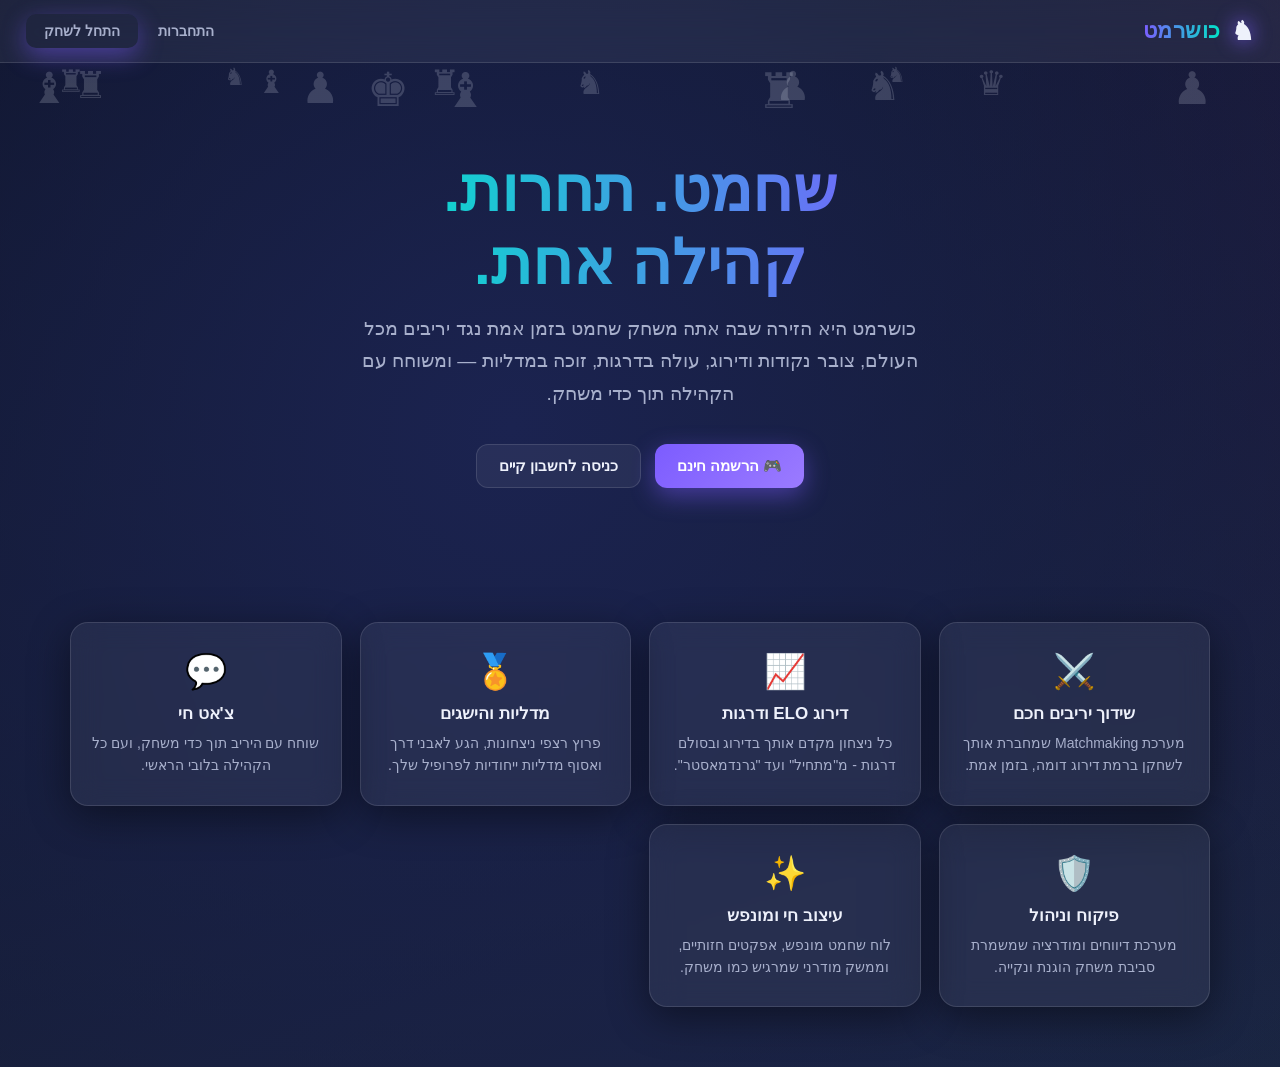
==== commit 2cda36ac: "הוספת כפתור מסך מלא ללוח המשחק (Fullscreen API עם fallback ל-webkit), עדכון גרסת CSS בכל הדפים" ====
--- a/index.html
+++ b/index.html
@@ -5,7 +5,7 @@
 <meta name="viewport" content="width=device-width, initial-scale=1.0" />
 <title>כושרמט — פלטפורמת השחמט התחרותית</title>
 <link rel="icon" href="data:image/svg+xml,<svg xmlns=%22http://www.w3.org/2000/svg%22 viewBox=%220 0 100 100%22><text y=%22.9em%22 font-size=%2290%22>♞</text></svg>">
-<link rel="stylesheet" href="css/style.css?v=28" />
+<link rel="stylesheet" href="css/style.css?v=29" />
 </head>
 <body>
   <nav class="navbar">
--- a/css/style.css
+++ b/css/style.css
@@ -424,6 +424,35 @@
 }
 
 .board-wrap { display: flex; flex-direction: column; align-items: center; }
+.board-wrap { position: relative; }
+
+.fullscreen-toggle-btn {
+  position: absolute; top: -6px; left: -6px; z-index: 5;
+  width: 38px; height: 38px; border-radius: 50%;
+  background: var(--glass); border: 1px solid var(--glass-border);
+  color: var(--text); font-size: 17px; cursor: pointer;
+  display: flex; align-items: center; justify-content: center;
+  transition: background .2s, transform .2s;
+}
+.fullscreen-toggle-btn:hover { background: rgba(255,255,255,.15); transform: scale(1.08); }
+.fullscreen-toggle-btn:active { transform: scale(.94); }
+
+.board-wrap:fullscreen,
+.board-wrap:-webkit-full-screen {
+  background: var(--bg, #0b0d18);
+  width: 100%; height: 100%;
+  display: flex; flex-direction: column; align-items: center; justify-content: center;
+  padding: 16px;
+}
+.board-wrap:fullscreen .board,
+.board-wrap:-webkit-full-screen .board {
+  width: min(88vmin, 88vw);
+  height: min(88vmin, 88vw);
+}
+.board-wrap:fullscreen .fullscreen-toggle-btn,
+.board-wrap:-webkit-full-screen .fullscreen-toggle-btn {
+  top: 10px; left: 10px;
+}
 
 .turn-banner {
   display: flex; align-items: center; justify-content: center; gap: 10px;
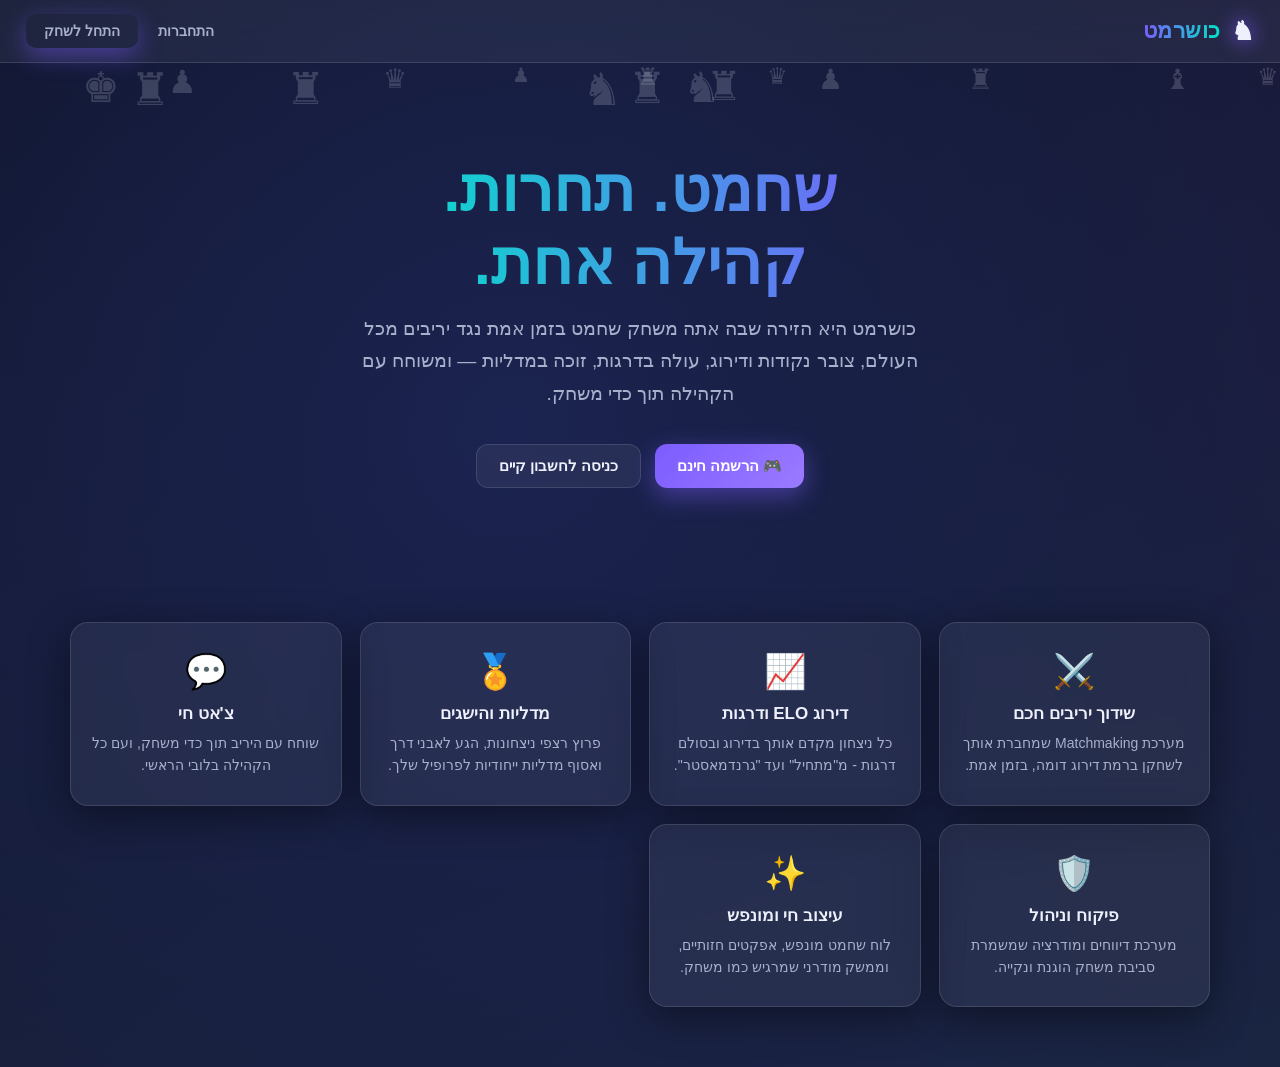
==== commit c6492f13: "לוח שחמט: תווארי פינות (a-h, 1-8), מגש כלים שנאכלו + יתרון חומרי ליד שמות השחקנים" ====
--- a/index.html
+++ b/index.html
@@ -5,7 +5,7 @@
 <meta name="viewport" content="width=device-width, initial-scale=1.0" />
 <title>כושרמט — פלטפורמת השחמט התחרותית</title>
 <link rel="icon" href="data:image/svg+xml,<svg xmlns=%22http://www.w3.org/2000/svg%22 viewBox=%220 0 100 100%22><text y=%22.9em%22 font-size=%2290%22>♞</text></svg>">
-<link rel="stylesheet" href="css/style.css?v=29" />
+<link rel="stylesheet" href="css/style.css?v=30" />
 </head>
 <body>
   <nav class="navbar">
--- a/css/style.css
+++ b/css/style.css
@@ -513,6 +513,22 @@
   touch-action: manipulation;
   transition: background-color .15s ease;
 }
+.coord-label {
+  position: absolute; font-size: 10px; font-weight: 800; pointer-events: none; opacity: .8;
+  line-height: 1;
+}
+.coord-rank { top: 3px; left: 4px; }
+.coord-file { bottom: 3px; right: 4px; }
+.square.light .coord-label { color: #8f5f30; }
+.square.dark .coord-label { color: #f0dcb4; }
+
+.captured-tray {
+  display: flex; align-items: center; gap: 1px; min-height: 20px; flex-wrap: wrap;
+}
+.captured-piece { font-size: 15px; opacity: .85; margin-left: -3px; }
+.captured-advantage {
+  font-size: 12px; font-weight: 800; color: var(--success); margin-right: 4px;
+}
 .square.light { background: linear-gradient(135deg, #f0dcb4, #e6cd9c); }
 .square.dark { background: linear-gradient(135deg, #a9773f, #8f5f30); }
 .square.selected { box-shadow: inset 0 0 0 3px var(--accent-2); }
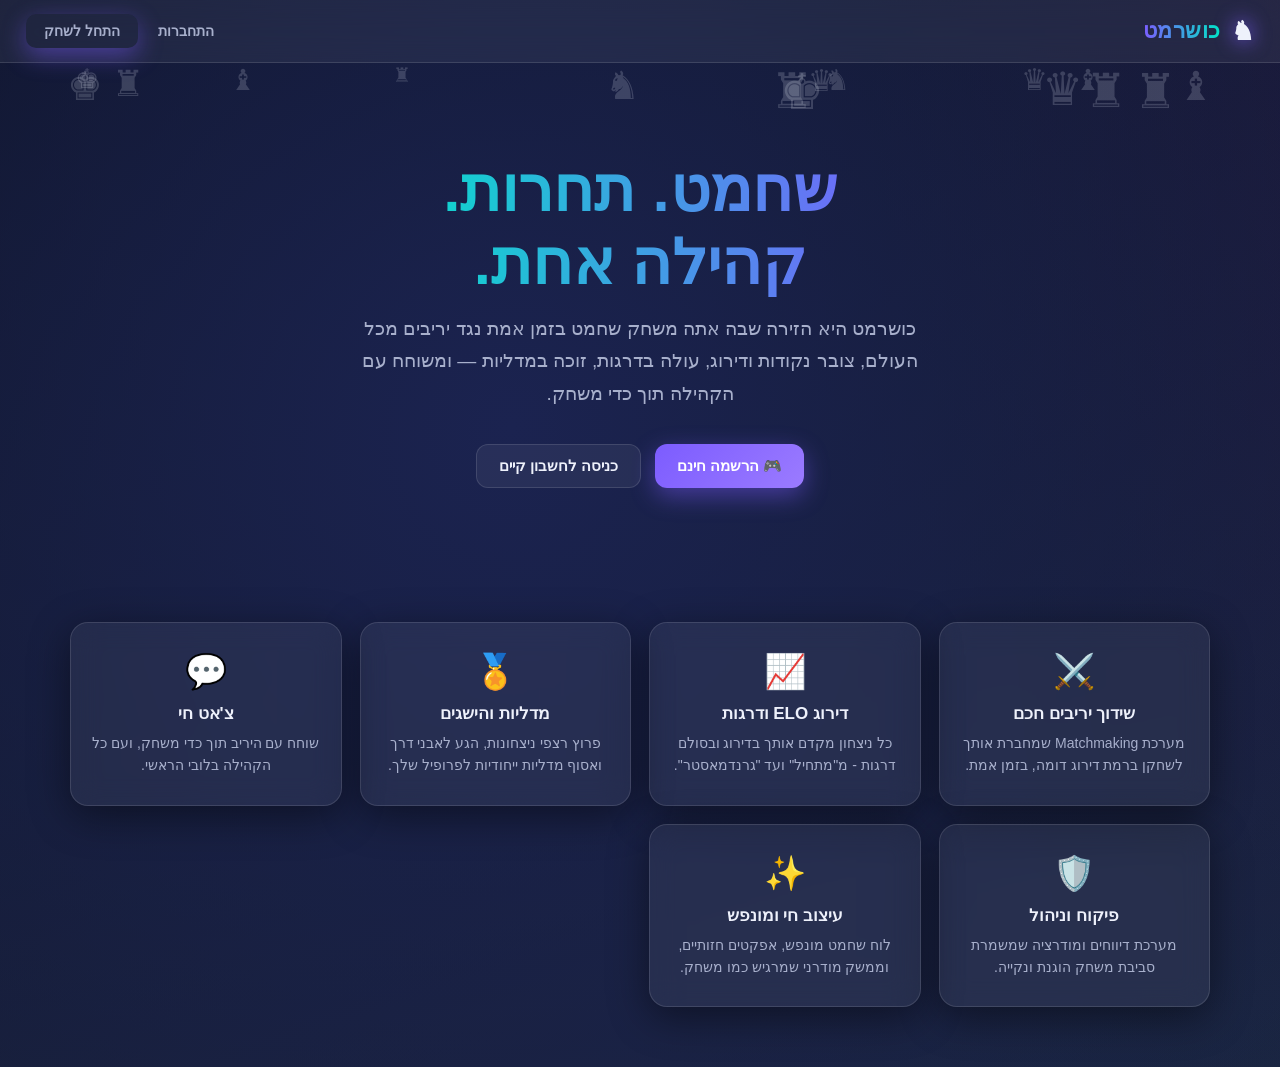
==== commit c8020d11: "מצא יריב: מודל בחירה בין שחקן אמיתי למחשב. שחקן אמיתי - רשימת שחקנים מחוברים/לא מחוברים (Presence) ע" ====
--- a/index.html
+++ b/index.html
@@ -5,7 +5,7 @@
 <meta name="viewport" content="width=device-width, initial-scale=1.0" />
 <title>כושרמט — פלטפורמת השחמט התחרותית</title>
 <link rel="icon" href="data:image/svg+xml,<svg xmlns=%22http://www.w3.org/2000/svg%22 viewBox=%220 0 100 100%22><text y=%22.9em%22 font-size=%2290%22>♞</text></svg>">
-<link rel="stylesheet" href="css/style.css?v=30" />
+<link rel="stylesheet" href="css/style.css?v=31" />
 </head>
 <body>
   <nav class="navbar">
@@ -289,18 +289,66 @@
   }
 
   listenForGameInvites(profile.id);
+  initPresence(profile.id);
 
   return { session, profile };
 }
+
+// ---------------- נוכחות אונליין (מי מחובר כרגע לאתר) ----------------
+// ערוץ Presence משותף לכל האתר - כל דף מחובר (לובי, פרופיל, הודעות וכו')
+// "מדווח" שהוא מחובר, כדי שרשימת "שחקנים מחוברים" תהיה מדויקת ולא
+// תסתמך רק על מי שנמצא כרגע בדף הלובי הספציפי.
+let presenceChannel = null;
+const onlineUserIds = new Set();
+
+function initPresence(userId) {
+  if (presenceChannel || !userId) return;
+  try {
+    presenceChannel = sb.channel("online-users", {
+      config: { presence: { key: userId } },
+    });
+
+    presenceChannel
+      .on("presence", { event: "sync" }, () => {
+        const state = presenceChannel.presenceState();
+        onlineUserIds.clear();
+        Object.keys(state).forEach((id) => onlineUserIds.add(id));
+      })
+      .subscribe(async (status) => {
+        if (status === "SUBSCRIBED") {
+          try {
+            await presenceChannel.track({ online_at: new Date().toISOString() });
+          } catch (e) { /* לא קריטי אם המעקב נכשל */ }
+        }
+      });
+  } catch (e) {
+    // לא קריטי - אם Presence נכשל, פשוט לא תהיה רשימת "מחוברים" מדויקת
+  }
+}
+window.getOnlineUserIds = () => onlineUserIds;
 
 // ---------------- ניווט למשחק בלי מזהה בכתובת ----------------
 // כדי שהכתובת תישאר נקייה (game.html בלבד, בלי id/# עם מספרים) -
 // שומרים את מזהה המשחק בזיכרון הדפדפן (sessionStorage) ולא בכתובת עצמה.
 function goToGame(gameId) {
+  // חשוב: מנקים הגדרות משחק-נגד-מחשב ישנות אם היו, אחרת דף המשחק
+  // עלול "לחשוב" בטעות שזה עדיין משחק AI ולהתעלם ממזהה המשחק האמיתי
+  sessionStorage.removeItem("koshermat_ai_config");
   sessionStorage.setItem("koshermat_game_id", gameId);
   location.href = "board.html";
 }
 window.goToGame = goToGame;
+
+// ---------------- ניווט למשחק נגד המחשב ----------------
+function goToAiGame(level, color, timeControlMs) {
+  sessionStorage.removeItem("koshermat_game_id");
+  sessionStorage.setItem(
+    "koshermat_ai_config",
+    JSON.stringify({ level, color, timeControlMs: timeControlMs || 600000 })
+  );
+  location.href = "board.html";
+}
+window.goToAiGame = goToAiGame;
 
 // ---------------- ניווט להודעה פרטית עם משתמש (בלי מזהה בכתובת) ----------------
 function openDM(userId, username) {
@@ -394,6 +442,207 @@
   openTimeControlModal((ms) => sendGameInvite(myId, targetId, targetName, ms));
 }
 window.challengeWithTimeControl = challengeWithTimeControl;
+
+// ---------------- בחירת יריב: שחקן אמיתי או מחשב ----------------
+function openFindOpponentModal(myProfile) {
+  const old = document.getElementById("find-opponent-overlay");
+  if (old) old.remove();
+
+  const overlay = document.createElement("div");
+  overlay.className = "overlay";
+  overlay.id = "find-opponent-overlay";
+  overlay.innerHTML = `
+    <div class="card text-center" style="max-width:460px;">
+      <div class="section-title" style="margin-bottom:4px;">🎮 איך תרצה לשחק?</div>
+      <p class="muted" style="font-size:13px; margin-bottom:16px;">בחר נגד מי לשחק הפעם</p>
+      <div class="opponent-choice-grid">
+        <button class="opponent-choice-card" id="choice-real-player">
+          <span class="opponent-choice-icon">🧑</span>
+          <span class="opponent-choice-title">שחקן אמיתי</span>
+          <span class="opponent-choice-sub">אתגר שחקנים מחוברים או לא מחוברים</span>
+        </button>
+        <button class="opponent-choice-card" id="choice-vs-ai">
+          <span class="opponent-choice-icon">🤖</span>
+          <span class="opponent-choice-title">נגד המחשב</span>
+          <span class="opponent-choice-sub">מנוע שחמט אמיתי, 20 רמות קושי</span>
+        </button>
+      </div>
+      <button class="btn btn-ghost btn-block mt-2" id="find-opponent-cancel">ביטול</button>
+    </div>
+  `;
+  document.body.appendChild(overlay);
+
+  document.getElementById("find-opponent-cancel").addEventListener("click", () => overlay.remove());
+  overlay.addEventListener("click", (e) => {
+    if (e.target === overlay) overlay.remove();
+  });
+  document.getElementById("choice-real-player").addEventListener("click", () => {
+    overlay.remove();
+    openRealPlayerModal(myProfile);
+  });
+  document.getElementById("choice-vs-ai").addEventListener("click", () => {
+    overlay.remove();
+    openAiDifficultyModal(myProfile);
+  });
+}
+window.openFindOpponentModal = openFindOpponentModal;
+
+// ---------------- רשימת שחקנים (מחוברים/לא מחוברים) לאתגור ----------------
+async function openRealPlayerModal(myProfile) {
+  const old = document.getElementById("real-player-overlay");
+  if (old) old.remove();
+
+  const overlay = document.createElement("div");
+  overlay.className = "overlay";
+  overlay.id = "real-player-overlay";
+  overlay.innerHTML = `
+    <div class="card" style="max-width:480px; max-height:82vh; overflow-y:auto; text-align:right;">
+      <div class="flex" style="justify-content:space-between; align-items:center;">
+        <div class="section-title" style="margin:0;">🧑 שחק נגד שחקן אמיתי</div>
+        <button class="btn btn-ghost" id="real-player-back" style="padding:6px 12px; font-size:12px;">→ חזרה</button>
+      </div>
+      <button class="btn btn-primary btn-block mt-2" id="quick-match-btn">🎲 התאמה אוטומטית מהירה</button>
+      <div class="mt-2">
+        <div class="section-title" style="font-size:14px;">🟢 מחוברים כרגע</div>
+        <div id="online-players-list" class="flex flex-col gap-1"><p class="muted text-center" style="font-size:12px;">טוען...</p></div>
+      </div>
+      <div class="mt-2">
+        <div class="section-title" style="font-size:14px;">⚪ לא מחוברים</div>
+        <div id="offline-players-list" class="flex flex-col gap-1"></div>
+      </div>
+    </div>
+  `;
+  document.body.appendChild(overlay);
+
+  document.getElementById("real-player-back").addEventListener("click", () => {
+    overlay.remove();
+    openFindOpponentModal(myProfile);
+  });
+  overlay.addEventListener("click", (e) => {
+    if (e.target === overlay) overlay.remove();
+  });
+  document.getElementById("quick-match-btn").addEventListener("click", () => {
+    overlay.remove();
+    if (window.toggleSearch) window.toggleSearch();
+  });
+
+  const { data, error } = await sb
+    .from("profiles")
+    .select("id, username, avatar_emoji, rating")
+    .neq("id", myProfile.id)
+    .eq("is_banned", false)
+    .order("rating", { ascending: false })
+    .limit(200);
+
+  if (error) {
+    toast("שגיאה בטעינת רשימת השחקנים: " + error.message, "error");
+    return;
+  }
+
+  const players = data || [];
+  const online = window.getOnlineUserIds ? window.getOnlineUserIds() : new Set();
+  const onlinePlayers = players.filter((p) => online.has(p.id));
+  const offlinePlayers = players.filter((p) => !online.has(p.id));
+
+  renderPlayerChallengeList("online-players-list", onlinePlayers, myProfile, "אין כרגע שחקנים אחרים מחוברים");
+  renderPlayerChallengeList("offline-players-list", offlinePlayers, myProfile, "כל השחקנים הרשומים מחוברים כרגע!");
+}
+window.openRealPlayerModal = openRealPlayerModal;
+
+function renderPlayerChallengeList(elementId, players, myProfile, emptyMsg) {
+  const box = document.getElementById(elementId);
+  if (!box) return;
+  if (!players.length) {
+    box.innerHTML = `<p class="muted text-center" style="font-size:12px;">${emptyMsg}</p>`;
+    return;
+  }
+  box.innerHTML = players
+    .map(
+      (p) => `
+    <div class="game-list-item">
+      <span>${p.avatar_emoji || "♟️"} <b>${escapeHtml(p.username)}</b> <span class="muted" style="font-size:12px;">(${p.rating})</span></span>
+      <button class="btn btn-ghost" style="padding:5px 12px; font-size:12px;" onclick="challengeWithTimeControl('${myProfile.id}','${p.id}','${escapeHtml(p.username)}')">⚔️ אתגר</button>
+    </div>`
+    )
+    .join("");
+}
+
+// ---------------- בחירת רמת קושי + צבע למשחק נגד המחשב ----------------
+function openAiDifficultyModal(myProfile) {
+  const old = document.getElementById("ai-difficulty-overlay");
+  if (old) old.remove();
+
+  const overlay = document.createElement("div");
+  overlay.className = "overlay";
+  overlay.id = "ai-difficulty-overlay";
+  overlay.innerHTML = `
+    <div class="card text-center" style="max-width:440px;">
+      <div class="flex" style="justify-content:space-between; align-items:center;">
+        <div class="section-title" style="margin:0;">🤖 נגד המחשב</div>
+        <button class="btn btn-ghost" id="ai-modal-back" style="padding:6px 12px; font-size:12px;">→ חזרה</button>
+      </div>
+      <p class="muted" style="font-size:13px; margin:10px 0;">מנוע שחמט אמיתי - לא סימולציה. רמה 20 היא כמעט בלתי אפשרית לניצחון.</p>
+      <div class="ai-level-display" id="ai-level-display">רמה 10</div>
+      <div class="muted" id="ai-level-tier" style="font-size:13px; margin-bottom:10px;"></div>
+      <input type="range" min="0" max="20" value="10" id="ai-level-slider" class="ai-level-slider" />
+      <div class="flex" style="justify-content:space-between; font-size:11px; color:var(--text-dim); margin-top:4px;">
+        <span>קל</span><span>בלתי אפשרי</span>
+      </div>
+      <div class="section-title" style="font-size:14px; margin-top:18px;">באיזה צבע תרצה לשחק?</div>
+      <div class="ai-color-grid" id="ai-color-grid">
+        <button class="ai-color-btn active" type="button" data-color="w">⚪ לבן</button>
+        <button class="ai-color-btn" type="button" data-color="b">⚫ שחור</button>
+        <button class="ai-color-btn" type="button" data-color="random">🎲 אקראי</button>
+      </div>
+      <button class="btn btn-primary btn-block mt-2" id="ai-start-btn">התחל משחק</button>
+    </div>
+  `;
+  document.body.appendChild(overlay);
+
+  document.getElementById("ai-modal-back").addEventListener("click", () => {
+    overlay.remove();
+    openFindOpponentModal(myProfile);
+  });
+  overlay.addEventListener("click", (e) => {
+    if (e.target === overlay) overlay.remove();
+  });
+
+  const tierOf = (lvl) => {
+    if (lvl <= 4) return "🟢 קל";
+    if (lvl <= 9) return "🟡 בינוני";
+    if (lvl <= 14) return "🟠 קשה";
+    if (lvl <= 18) return "🔴 מומחה";
+    return "⚫ כמעט בלתי אפשרי";
+  };
+
+  const slider = document.getElementById("ai-level-slider");
+  const display = document.getElementById("ai-level-display");
+  const tierEl = document.getElementById("ai-level-tier");
+  const updateLevel = () => {
+    display.textContent = `רמה ${slider.value}`;
+    tierEl.textContent = tierOf(parseInt(slider.value, 10));
+  };
+  updateLevel();
+  slider.addEventListener("input", updateLevel);
+
+  let selectedColor = "w";
+  overlay.querySelectorAll(".ai-color-btn").forEach((btn) => {
+    btn.addEventListener("click", () => {
+      selectedColor = btn.dataset.color;
+      overlay.querySelectorAll(".ai-color-btn").forEach((b) => b.classList.remove("active"));
+      btn.classList.add("active");
+    });
+  });
+
+  document.getElementById("ai-start-btn").addEventListener("click", () => {
+    const level = parseInt(slider.value, 10);
+    overlay.remove();
+    openTimeControlModal((ms) => {
+      goToAiGame(level, selectedColor, ms);
+    });
+  });
+}
+window.openAiDifficultyModal = openAiDifficultyModal;
 
 const handledInviteUpdates = new Set();
 
--- a/css/style.css
+++ b/css/style.css
@@ -607,6 +607,39 @@
 .time-control-btn .tc-label { font-size: 18px; font-weight: 800; }
 .time-control-btn .tc-sub { font-size: 12px; color: var(--text-dim); }
 
+/* ---------------- בחירת יריב: שחקן אמיתי / מחשב ---------------- */
+.opponent-choice-grid {
+  display: grid; grid-template-columns: repeat(2, 1fr); gap: 12px;
+}
+.opponent-choice-card {
+  display: flex; flex-direction: column; align-items: center; gap: 6px;
+  padding: 22px 12px; border-radius: 14px;
+  border: 1px solid var(--glass-border); background: var(--glass);
+  color: var(--text); cursor: pointer; font-family: inherit;
+  transition: background .18s ease, transform .15s ease, border-color .18s ease;
+}
+.opponent-choice-card:hover {
+  background: rgba(255,255,255,.1); transform: translateY(-3px);
+  border-color: var(--accent-2);
+}
+.opponent-choice-icon { font-size: 40px; }
+.opponent-choice-title { font-size: 16px; font-weight: 800; }
+.opponent-choice-sub { font-size: 11px; color: var(--text-dim); text-align: center; }
+
+/* ---------------- רמת קושי נגד המחשב ---------------- */
+.ai-level-display { font-size: 30px; font-weight: 900; color: var(--accent-2); margin-top: 6px; }
+.ai-level-slider {
+  width: 100%; margin-top: 6px; accent-color: var(--accent-2); cursor: pointer;
+}
+.ai-color-grid { display: flex; gap: 8px; justify-content: center; margin-top: 10px; }
+.ai-color-btn {
+  padding: 10px 16px; border-radius: 10px; border: 1px solid var(--glass-border);
+  background: var(--glass); color: var(--text); cursor: pointer; font-family: inherit;
+  font-weight: 700; font-size: 13px; transition: background .18s ease, border-color .18s ease;
+}
+.ai-color-btn:hover { background: rgba(255,255,255,.12); }
+.ai-color-btn.active { border-color: var(--accent-2); background: rgba(0,229,199,.18); }
+
 .overlay {
   position: fixed; inset: 0; background: rgba(5,7,16,.75);
   display: flex; align-items: center; justify-content: center; z-index: 200;
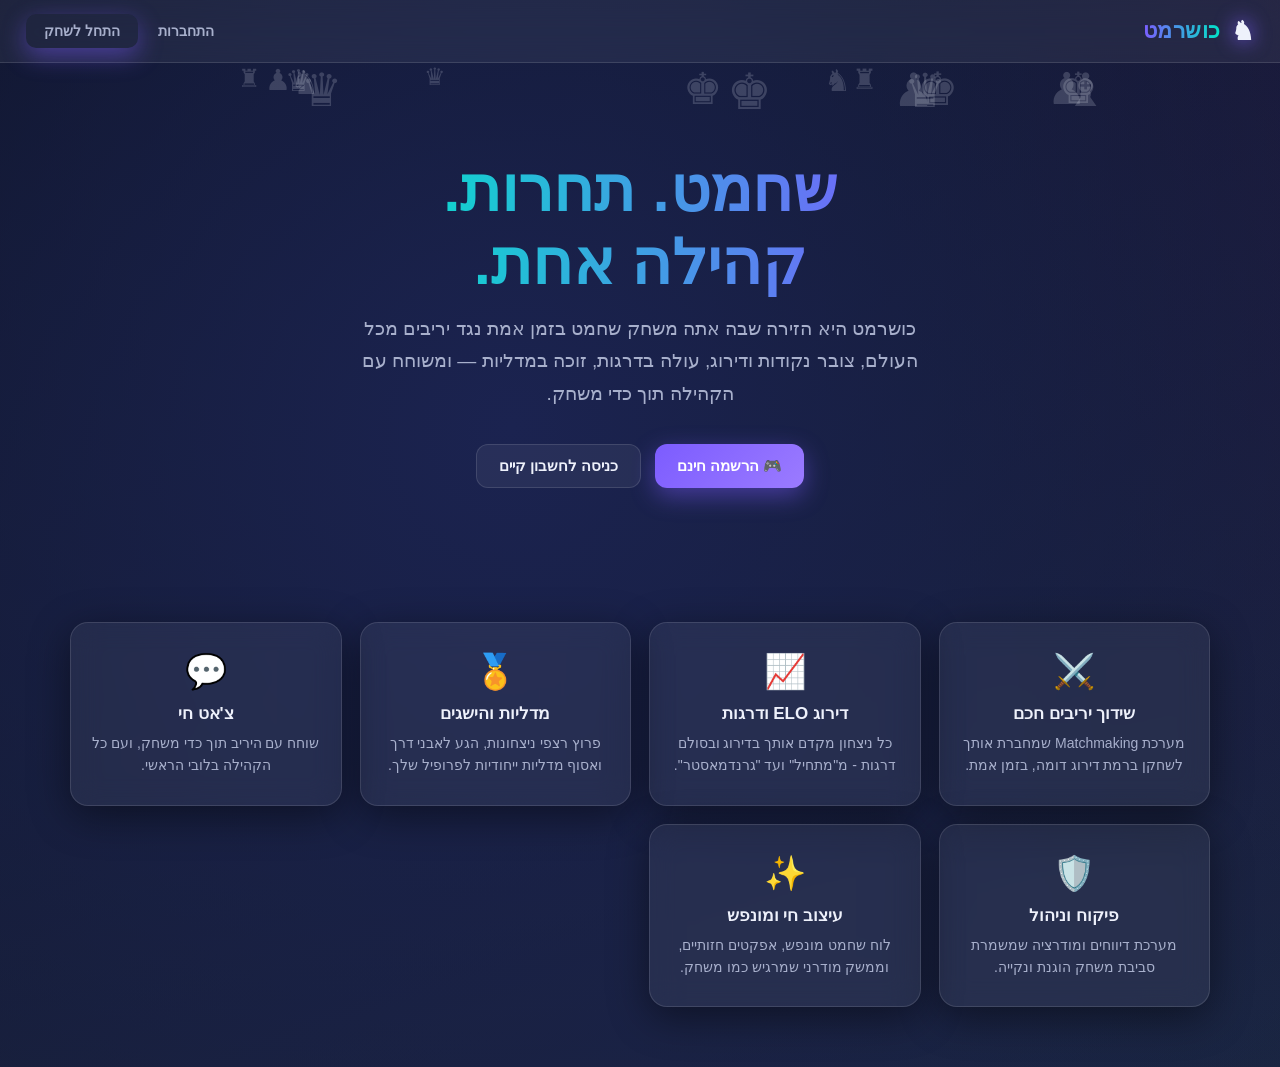
==== commit 4d9fe42a: "תיקון בהירות הלוח: צביעה אמיתית וברורה לכלים לבנים (בהיר עם מתאר כהה) מול שחורים (כהה עם מתאר בהיר)," ====
--- a/index.html
+++ b/index.html
@@ -5,7 +5,7 @@
 <meta name="viewport" content="width=device-width, initial-scale=1.0" />
 <title>כושרמט — פלטפורמת השחמט התחרותית</title>
 <link rel="icon" href="data:image/svg+xml,<svg xmlns=%22http://www.w3.org/2000/svg%22 viewBox=%220 0 100 100%22><text y=%22.9em%22 font-size=%2290%22>♞</text></svg>">
-<link rel="stylesheet" href="css/style.css?v=31" />
+<link rel="stylesheet" href="css/style.css?v=33" />
 </head>
 <body>
   <nav class="navbar">
--- a/css/style.css
+++ b/css/style.css
@@ -555,7 +555,19 @@
 }
 .piece {
   transition: transform .18s ease;
-  filter: drop-shadow(0 3px 3px rgba(0,0,0,.45)) drop-shadow(0 0 1px rgba(0,0,0,.6));
+  filter: drop-shadow(0 3px 3px rgba(0,0,0,.45));
+}
+/* צבע אמיתי וברור לכלים לבנים מול שחורים - כדי שאף פעם לא יהיה ספק
+   מי שייך למי, גם על משבצת בהירה וגם על משבצת כהה */
+.piece-white {
+  color: #fbfbf7;
+  -webkit-text-stroke: 1.5px #232323;
+  text-stroke: 1.5px #232323;
+}
+.piece-black {
+  color: #16130f;
+  -webkit-text-stroke: 1px #d8d0c0;
+  text-stroke: 1px #d8d0c0;
 }
 .square:hover .piece { transform: scale(1.08); }
 .piece.moving { animation: pieceDrop .28s ease; }
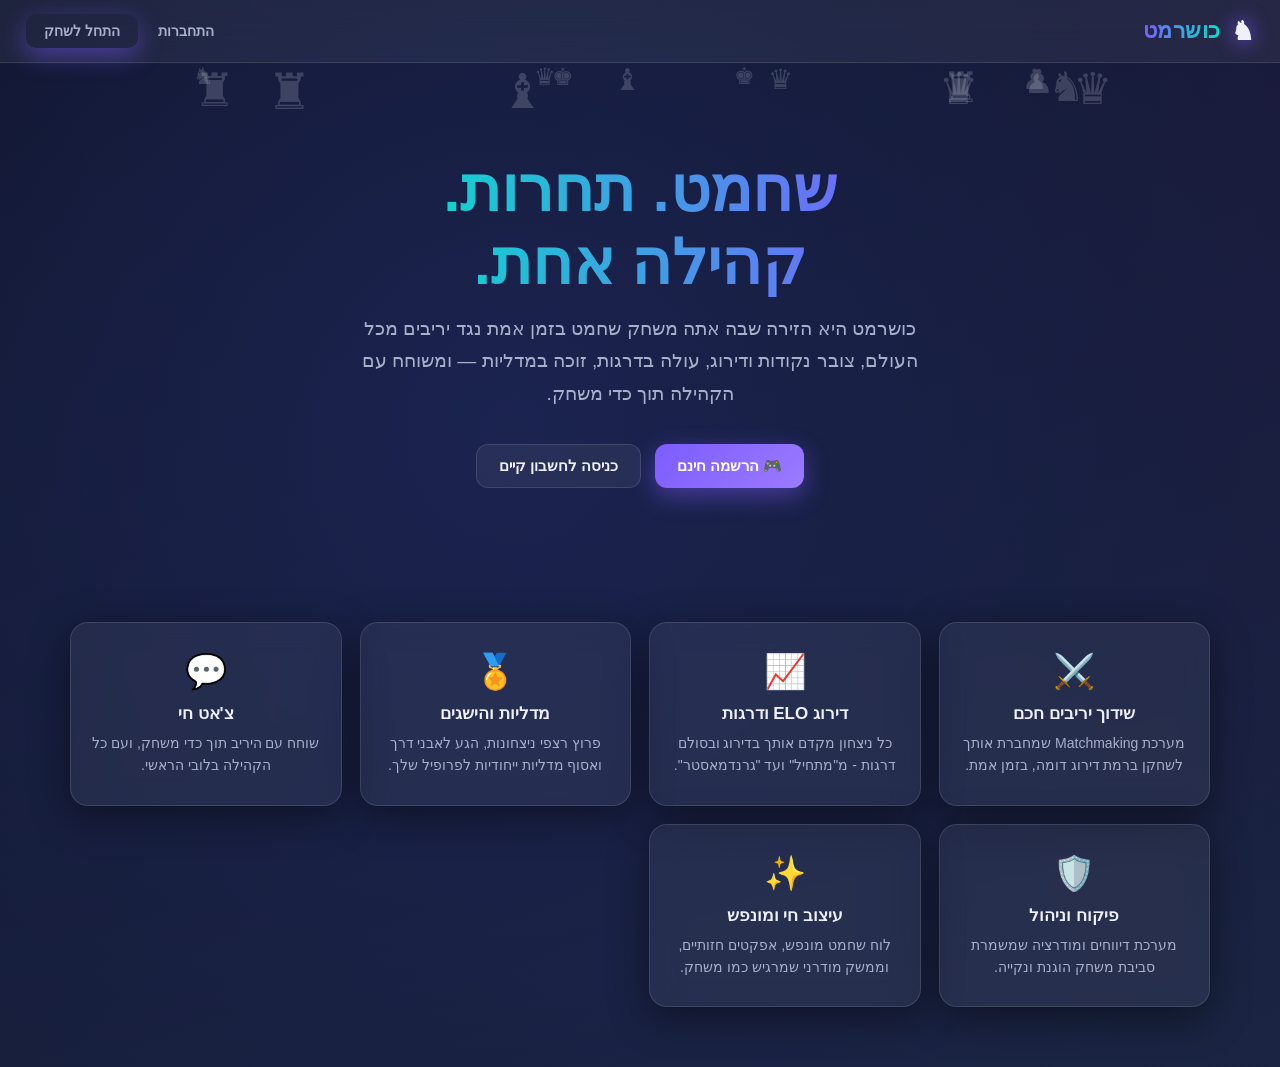
==== commit 0d9f6ff1: "עיצוב לוח מונוכרומטי קלאסי (שחור/אפור בהיר) במקום גווני עץ, וכלים בגוון שנהב מול שחור עמוק - בהתאם ל" ====
--- a/index.html
+++ b/index.html
@@ -5,7 +5,7 @@
 <meta name="viewport" content="width=device-width, initial-scale=1.0" />
 <title>כושרמט — פלטפורמת השחמט התחרותית</title>
 <link rel="icon" href="data:image/svg+xml,<svg xmlns=%22http://www.w3.org/2000/svg%22 viewBox=%220 0 100 100%22><text y=%22.9em%22 font-size=%2290%22>♞</text></svg>">
-<link rel="stylesheet" href="css/style.css?v=33" />
+<link rel="stylesheet" href="css/style.css?v=34" />
 </head>
 <body>
   <nav class="navbar">
--- a/css/style.css
+++ b/css/style.css
@@ -519,8 +519,8 @@
 }
 .coord-rank { top: 3px; left: 4px; }
 .coord-file { bottom: 3px; right: 4px; }
-.square.light .coord-label { color: #8f5f30; }
-.square.dark .coord-label { color: #f0dcb4; }
+.square.light .coord-label { color: #4a4a4a; }
+.square.dark .coord-label { color: #cfcfcf; }
 
 .captured-tray {
   display: flex; align-items: center; gap: 1px; min-height: 20px; flex-wrap: wrap;
@@ -529,8 +529,8 @@
 .captured-advantage {
   font-size: 12px; font-weight: 800; color: var(--success); margin-right: 4px;
 }
-.square.light { background: linear-gradient(135deg, #f0dcb4, #e6cd9c); }
-.square.dark { background: linear-gradient(135deg, #a9773f, #8f5f30); }
+.square.light { background: linear-gradient(135deg, #ececeb, #d7d7d5); }
+.square.dark { background: linear-gradient(135deg, #2e2e2e, #191919); }
 .square.selected { box-shadow: inset 0 0 0 3px var(--accent-2); }
 .square.legal-move::after {
   content: "";
@@ -560,14 +560,14 @@
 /* צבע אמיתי וברור לכלים לבנים מול שחורים - כדי שאף פעם לא יהיה ספק
    מי שייך למי, גם על משבצת בהירה וגם על משבצת כהה */
 .piece-white {
-  color: #fbfbf7;
-  -webkit-text-stroke: 1.5px #232323;
-  text-stroke: 1.5px #232323;
+  color: #f3efe3;
+  -webkit-text-stroke: 1.5px #202020;
+  text-stroke: 1.5px #202020;
 }
 .piece-black {
-  color: #16130f;
-  -webkit-text-stroke: 1px #d8d0c0;
-  text-stroke: 1px #d8d0c0;
+  color: #141414;
+  -webkit-text-stroke: 1px #cfcfcf;
+  text-stroke: 1px #cfcfcf;
 }
 .square:hover .piece { transform: scale(1.08); }
 .piece.moving { animation: pieceDrop .28s ease; }
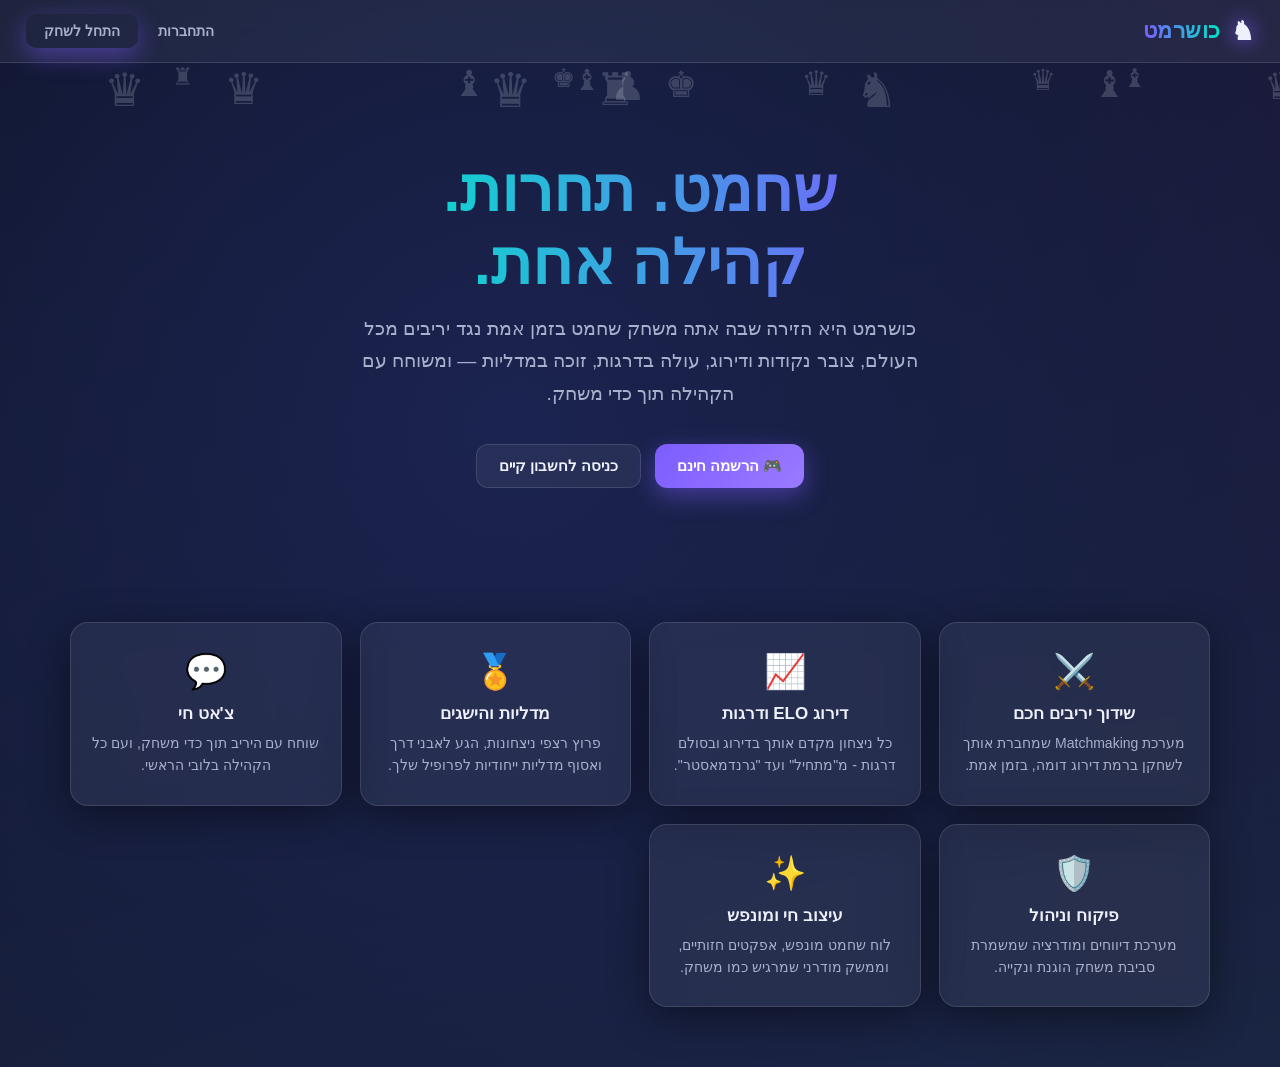
==== commit 81085905: "לוח שחמט תלת-ממדי פרימיום (Three.js): שיש/אובסידיאן+זהב, תאורה קולנועית+bloom, כלים מסוגננים, אנימצי" ====
--- a/index.html
+++ b/index.html
@@ -5,7 +5,7 @@
 <meta name="viewport" content="width=device-width, initial-scale=1.0" />
 <title>כושרמט — פלטפורמת השחמט התחרותית</title>
 <link rel="icon" href="data:image/svg+xml,<svg xmlns=%22http://www.w3.org/2000/svg%22 viewBox=%220 0 100 100%22><text y=%22.9em%22 font-size=%2290%22>♞</text></svg>">
-<link rel="stylesheet" href="css/style.css?v=34" />
+<link rel="stylesheet" href="css/style.css?v=36" />
 </head>
 <body>
   <nav class="navbar">
--- a/css/style.css
+++ b/css/style.css
@@ -769,3 +769,48 @@
 @keyframes spin { to { transform: rotate(360deg); } }
 
 .section-title { font-size: 22px; font-weight: 800; margin: 0 0 16px; }
+
+/* ---------------- לוח תלת-ממדי פרימיום ---------------- */
+.board3d-toggle-btn {
+  left: auto; right: -6px;
+  background: linear-gradient(135deg, rgba(212,175,55,.25), rgba(212,175,55,.08));
+  border-color: rgba(212,175,55,.5);
+}
+.board3d-toggle-btn:hover { background: linear-gradient(135deg, rgba(212,175,55,.4), rgba(212,175,55,.15)); }
+.board3d-toggle-btn.active {
+  background: linear-gradient(135deg, #D4AF37, #b8912a);
+  color: #1a1400;
+  box-shadow: 0 0 14px rgba(212,175,55,.7);
+}
+.board-wrap:fullscreen .board3d-toggle-btn,
+.board-wrap:-webkit-full-screen .board3d-toggle-btn {
+  top: 10px; right: 10px; left: auto;
+}
+.board3d-container {
+  width: min(560px, 92vw);
+  height: min(560px, 92vw);
+  border-radius: 14px;
+  overflow: hidden;
+  position: relative;
+  background: radial-gradient(ellipse at center, #1a1712 0%, #05040a 100%);
+  box-shadow: 0 20px 60px rgba(0,0,0,.55), 0 0 0 1px rgba(212,175,55,.25);
+}
+.board-wrap:fullscreen .board3d-container,
+.board-wrap:-webkit-full-screen .board3d-container {
+  width: min(88vmin, 88vw);
+  height: min(88vmin, 88vw);
+}
+.board3d-container canvas { display: block; width: 100% !important; height: 100% !important; touch-action: none; }
+.board3d-loading {
+  position: absolute; inset: 0; z-index: 8;
+  display: flex; flex-direction: column; align-items: center; justify-content: center; gap: 12px;
+  background: radial-gradient(ellipse at center, #1a1712 0%, #05040a 100%);
+  color: #D4AF37; font-weight: 700; border-radius: 14px;
+  width: min(560px, 92vw); height: min(560px, 92vw);
+  margin: 0 auto;
+}
+.board3d-spinner {
+  width: 40px; height: 40px; border-radius: 50%;
+  border: 3px solid rgba(212,175,55,.2); border-top-color: #D4AF37;
+  animation: spin .8s linear infinite;
+}
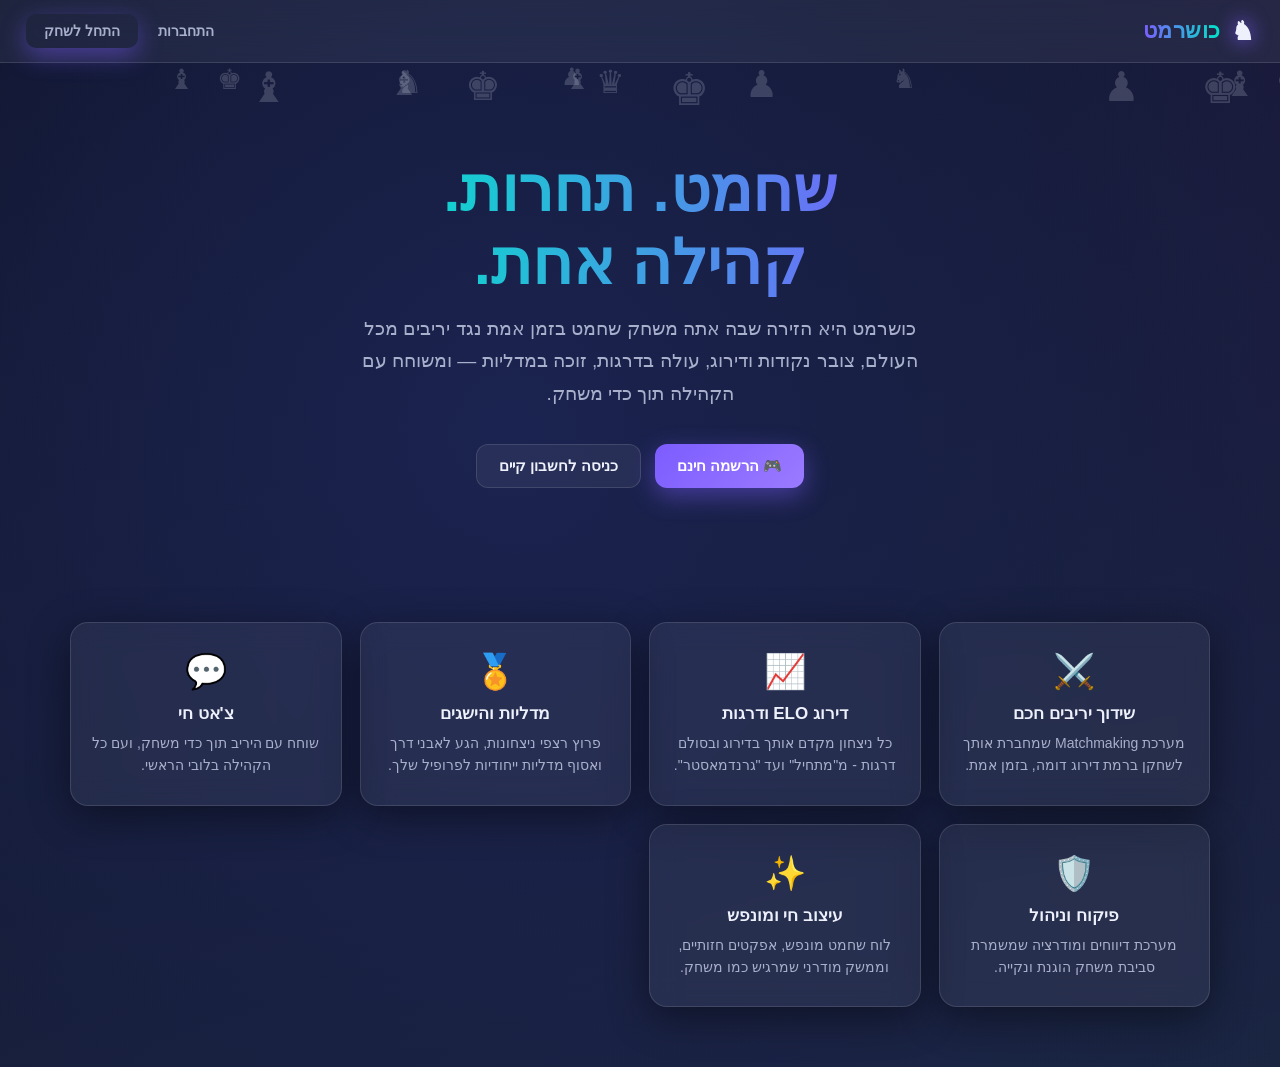
==== commit 6c47d86c: "לוח 3D v2: ניגוד חד בין כלים לבנים (שנהב+זהב) לשחורים (שחור עמוק+כסף), 4 ערכות רקע (ספרייה/ארמון/חלל" ====
--- a/index.html
+++ b/index.html
@@ -5,7 +5,7 @@
 <meta name="viewport" content="width=device-width, initial-scale=1.0" />
 <title>כושרמט — פלטפורמת השחמט התחרותית</title>
 <link rel="icon" href="data:image/svg+xml,<svg xmlns=%22http://www.w3.org/2000/svg%22 viewBox=%220 0 100 100%22><text y=%22.9em%22 font-size=%2290%22>♞</text></svg>">
-<link rel="stylesheet" href="css/style.css?v=36" />
+<link rel="stylesheet" href="css/style.css?v=37" />
 </head>
 <body>
   <nav class="navbar">
--- a/css/style.css
+++ b/css/style.css
@@ -814,3 +814,20 @@
   border: 3px solid rgba(212,175,55,.2); border-top-color: #D4AF37;
   animation: spin .8s linear infinite;
 }
+
+/* בר בחירת ערכת רקע ללוח התלת-ממדי */
+.board3d-theme-bar {
+  position: absolute; top: 10px; left: 10px; z-index: 9;
+  display: flex; gap: 6px;
+}
+.board3d-theme-btn {
+  width: 34px; height: 34px; border-radius: 50%;
+  background: rgba(10,8,6,.55); border: 1px solid rgba(212,175,55,.35);
+  font-size: 16px; cursor: pointer; display: flex; align-items: center; justify-content: center;
+  transition: transform .15s, border-color .15s, background .15s;
+}
+.board3d-theme-btn:hover { transform: scale(1.1); background: rgba(10,8,6,.75); }
+.board3d-theme-btn.active {
+  border-color: #D4AF37; box-shadow: 0 0 10px rgba(212,175,55,.6);
+  background: rgba(212,175,55,.25);
+}
